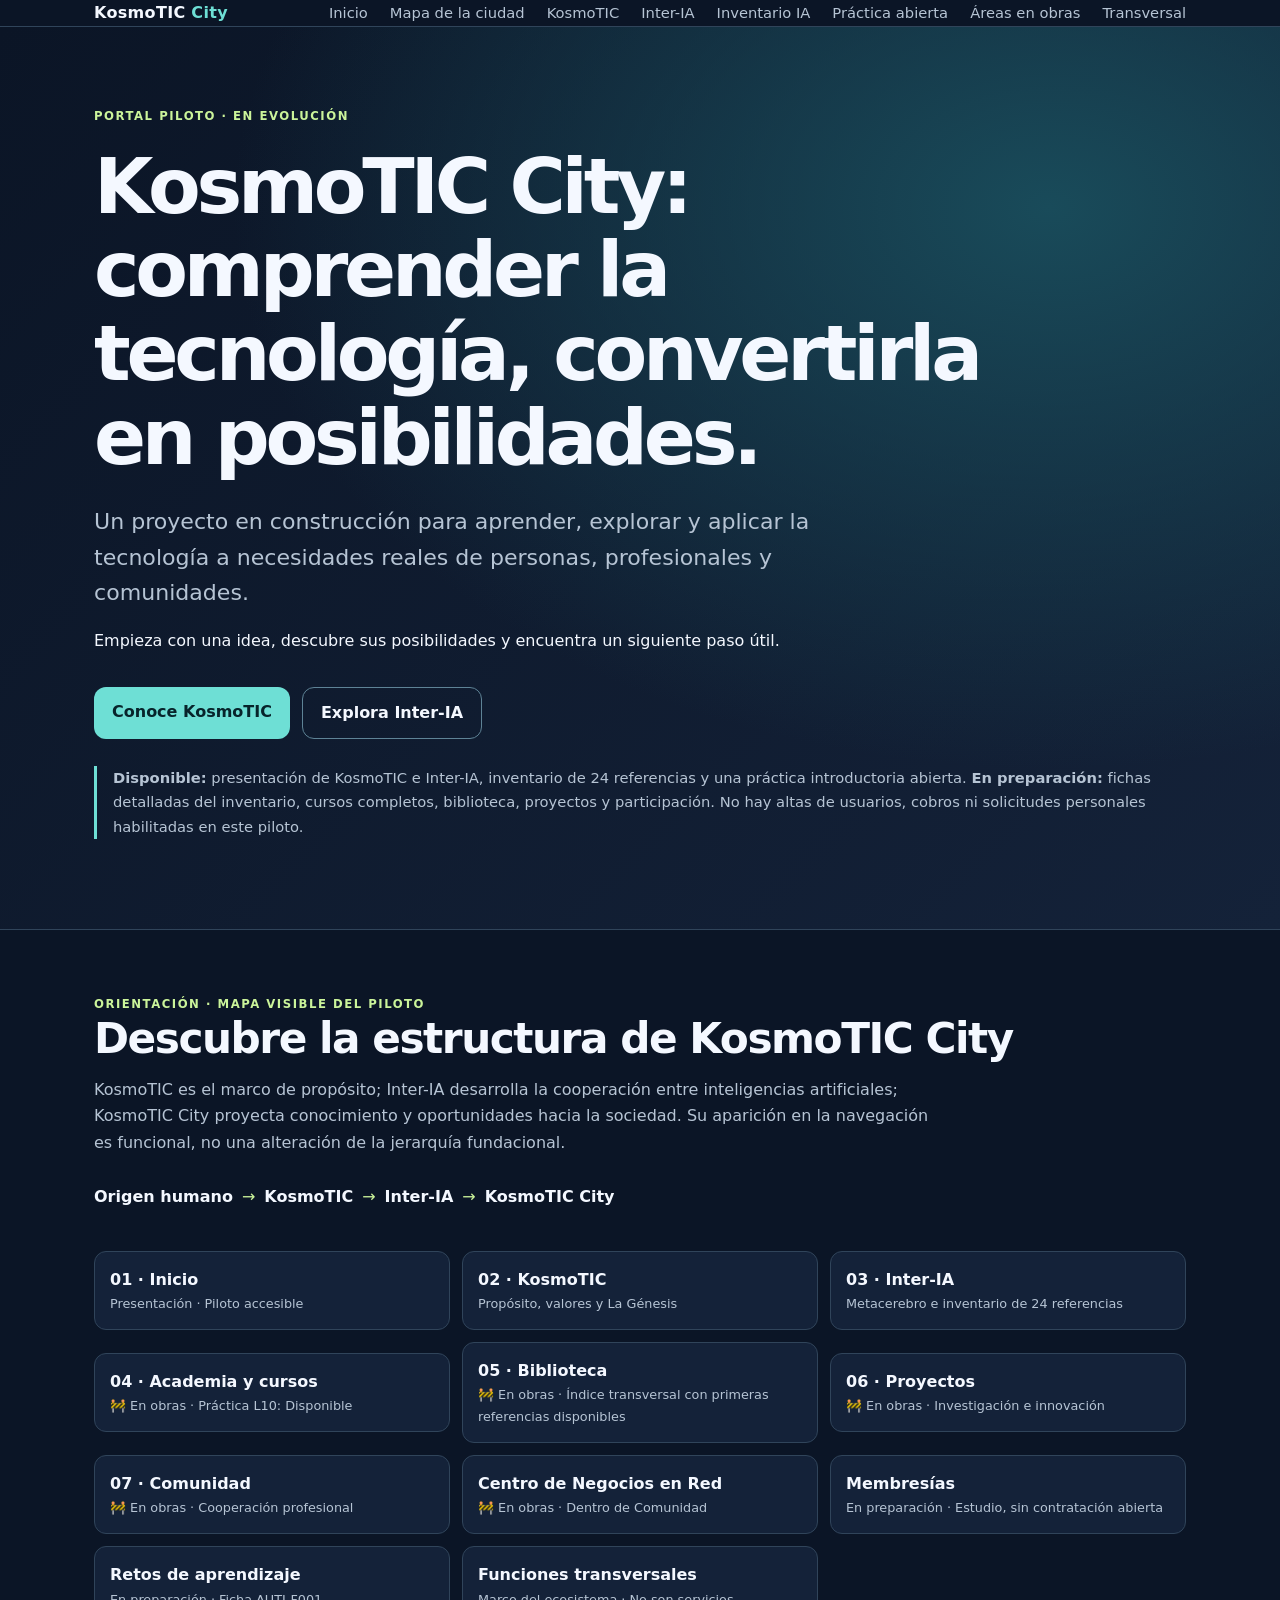
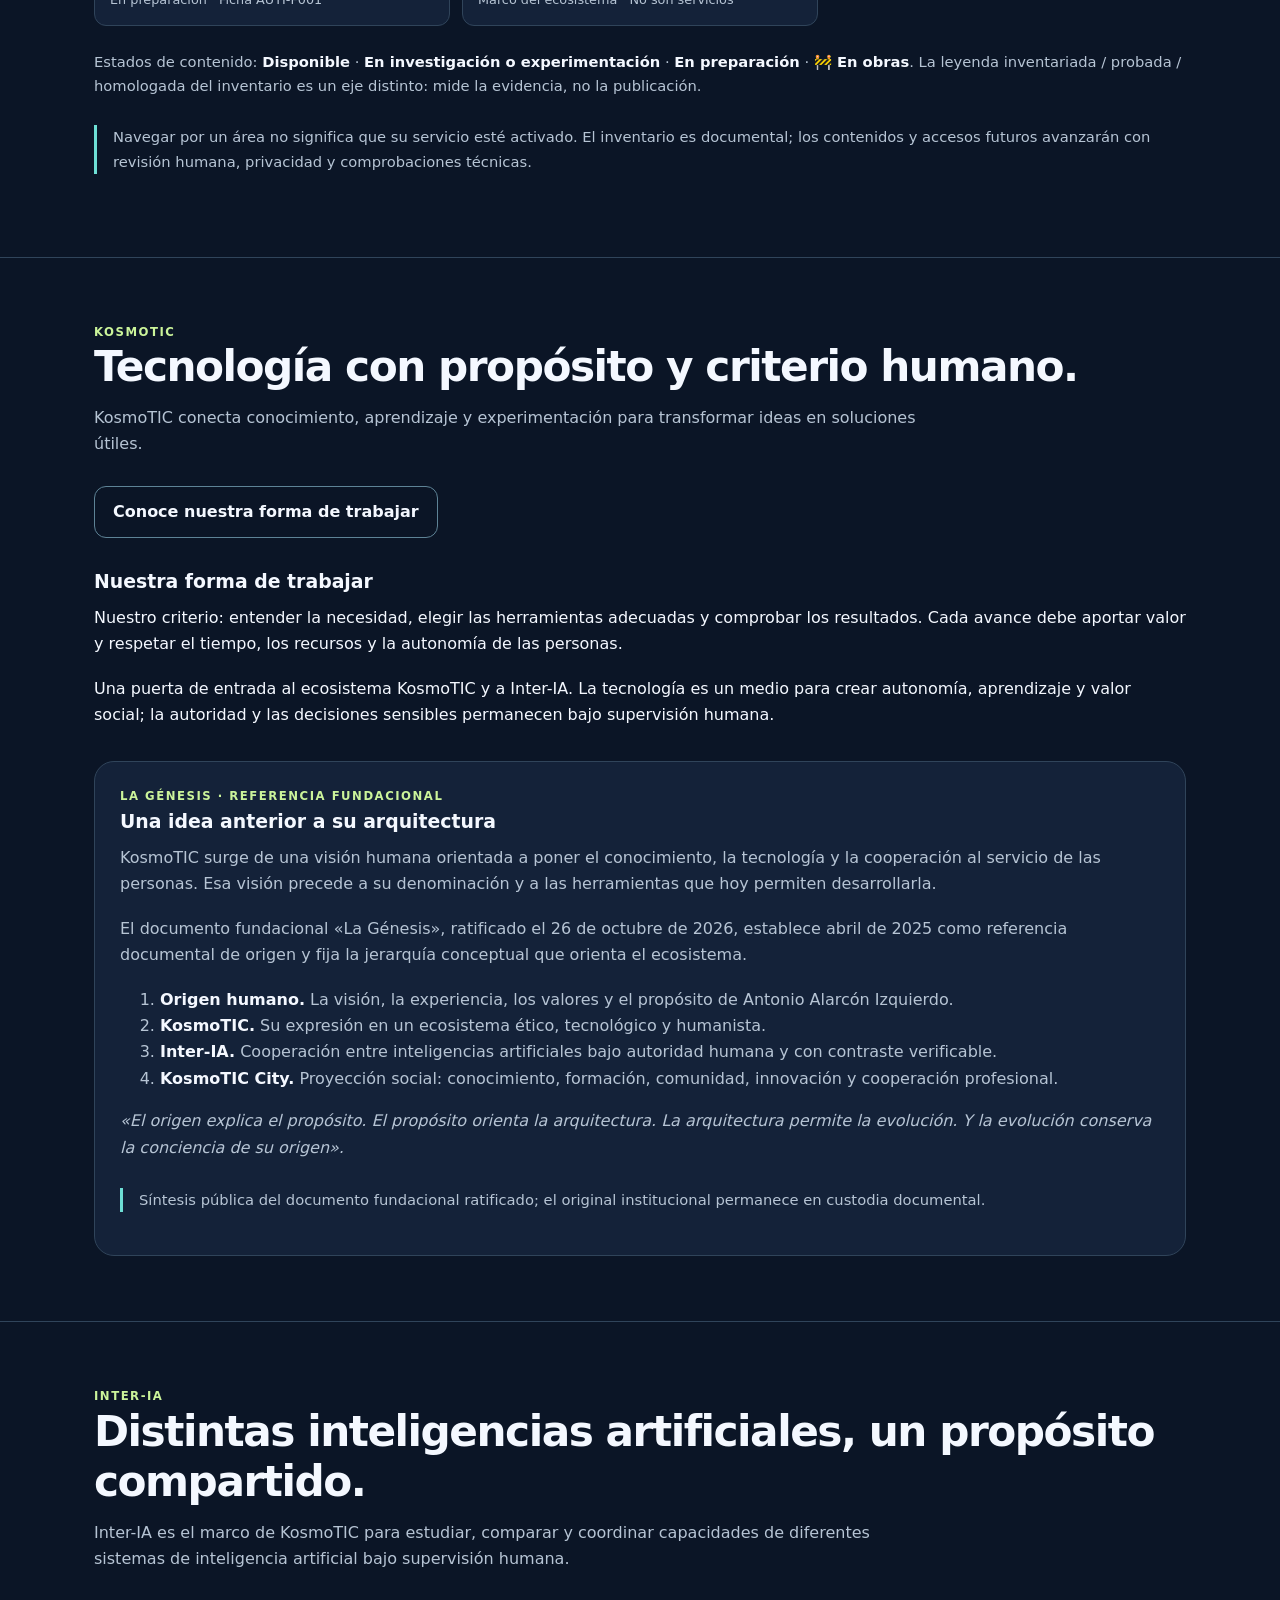
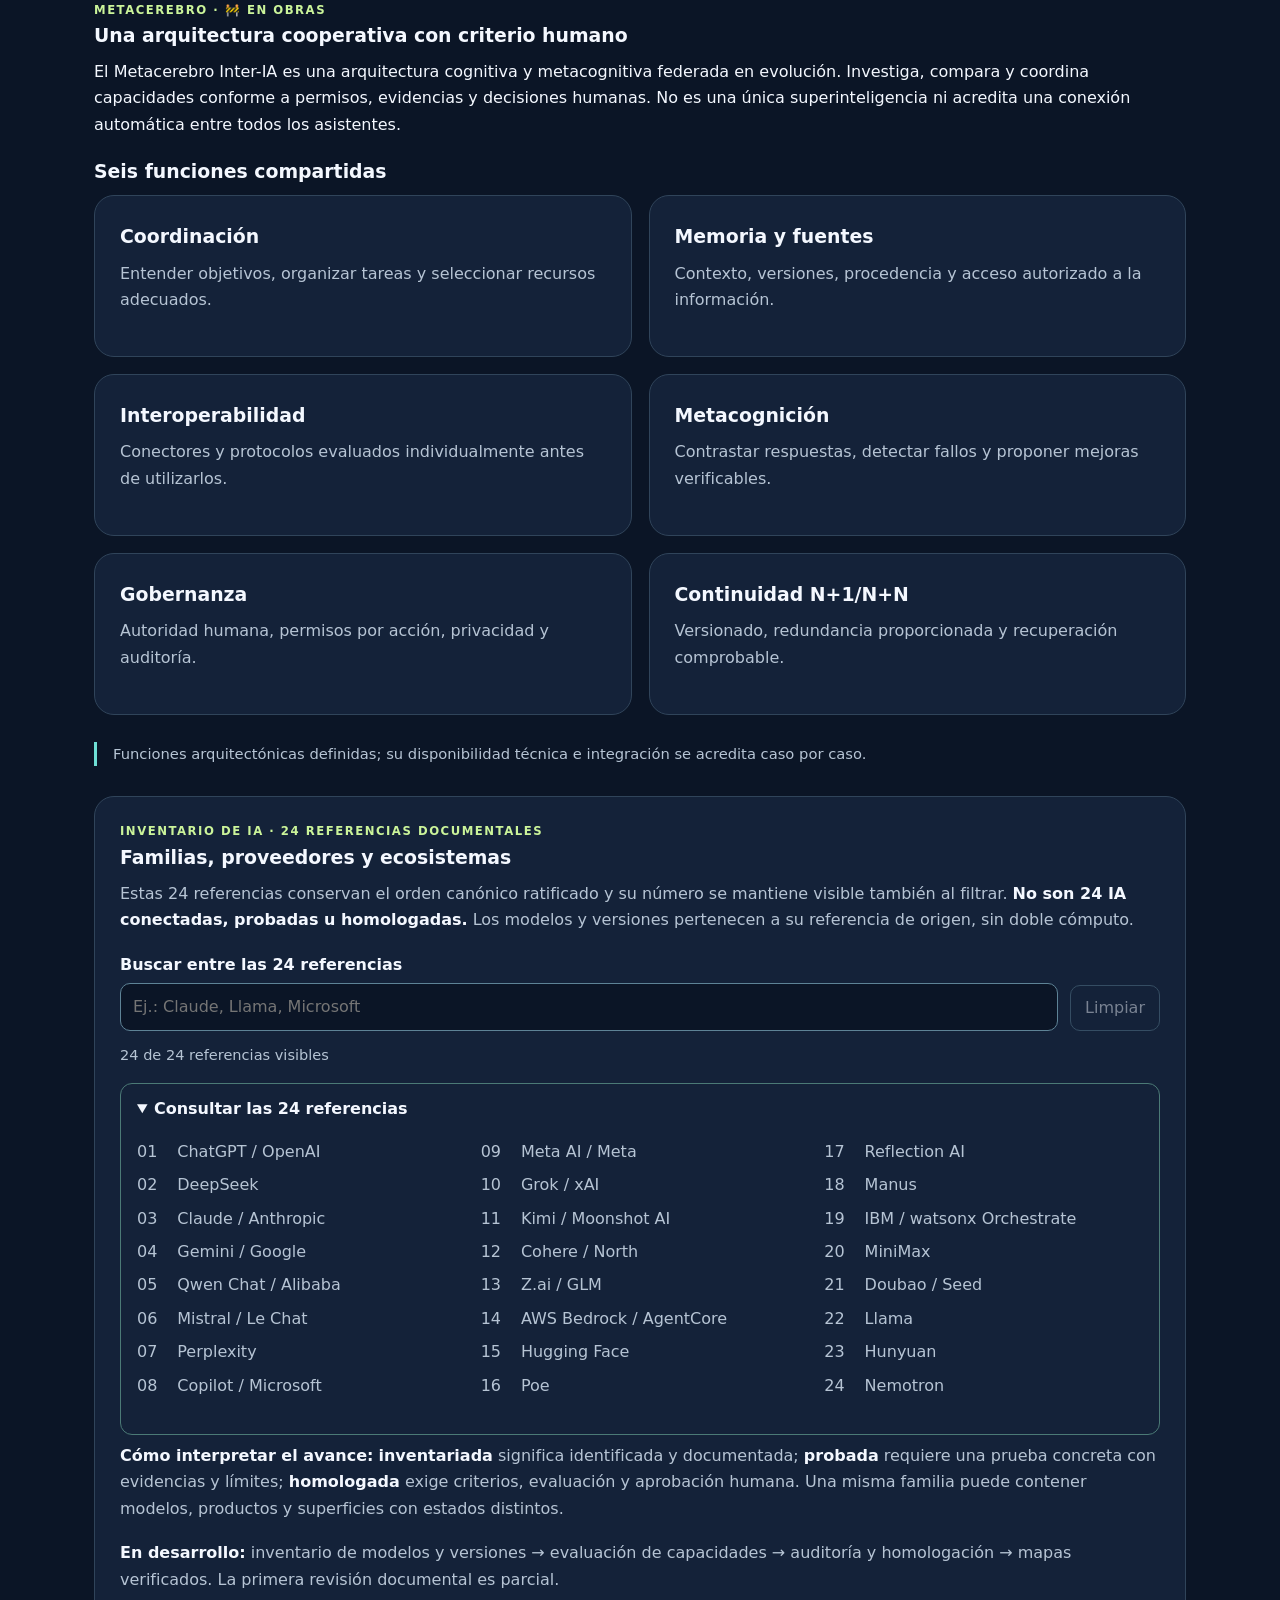
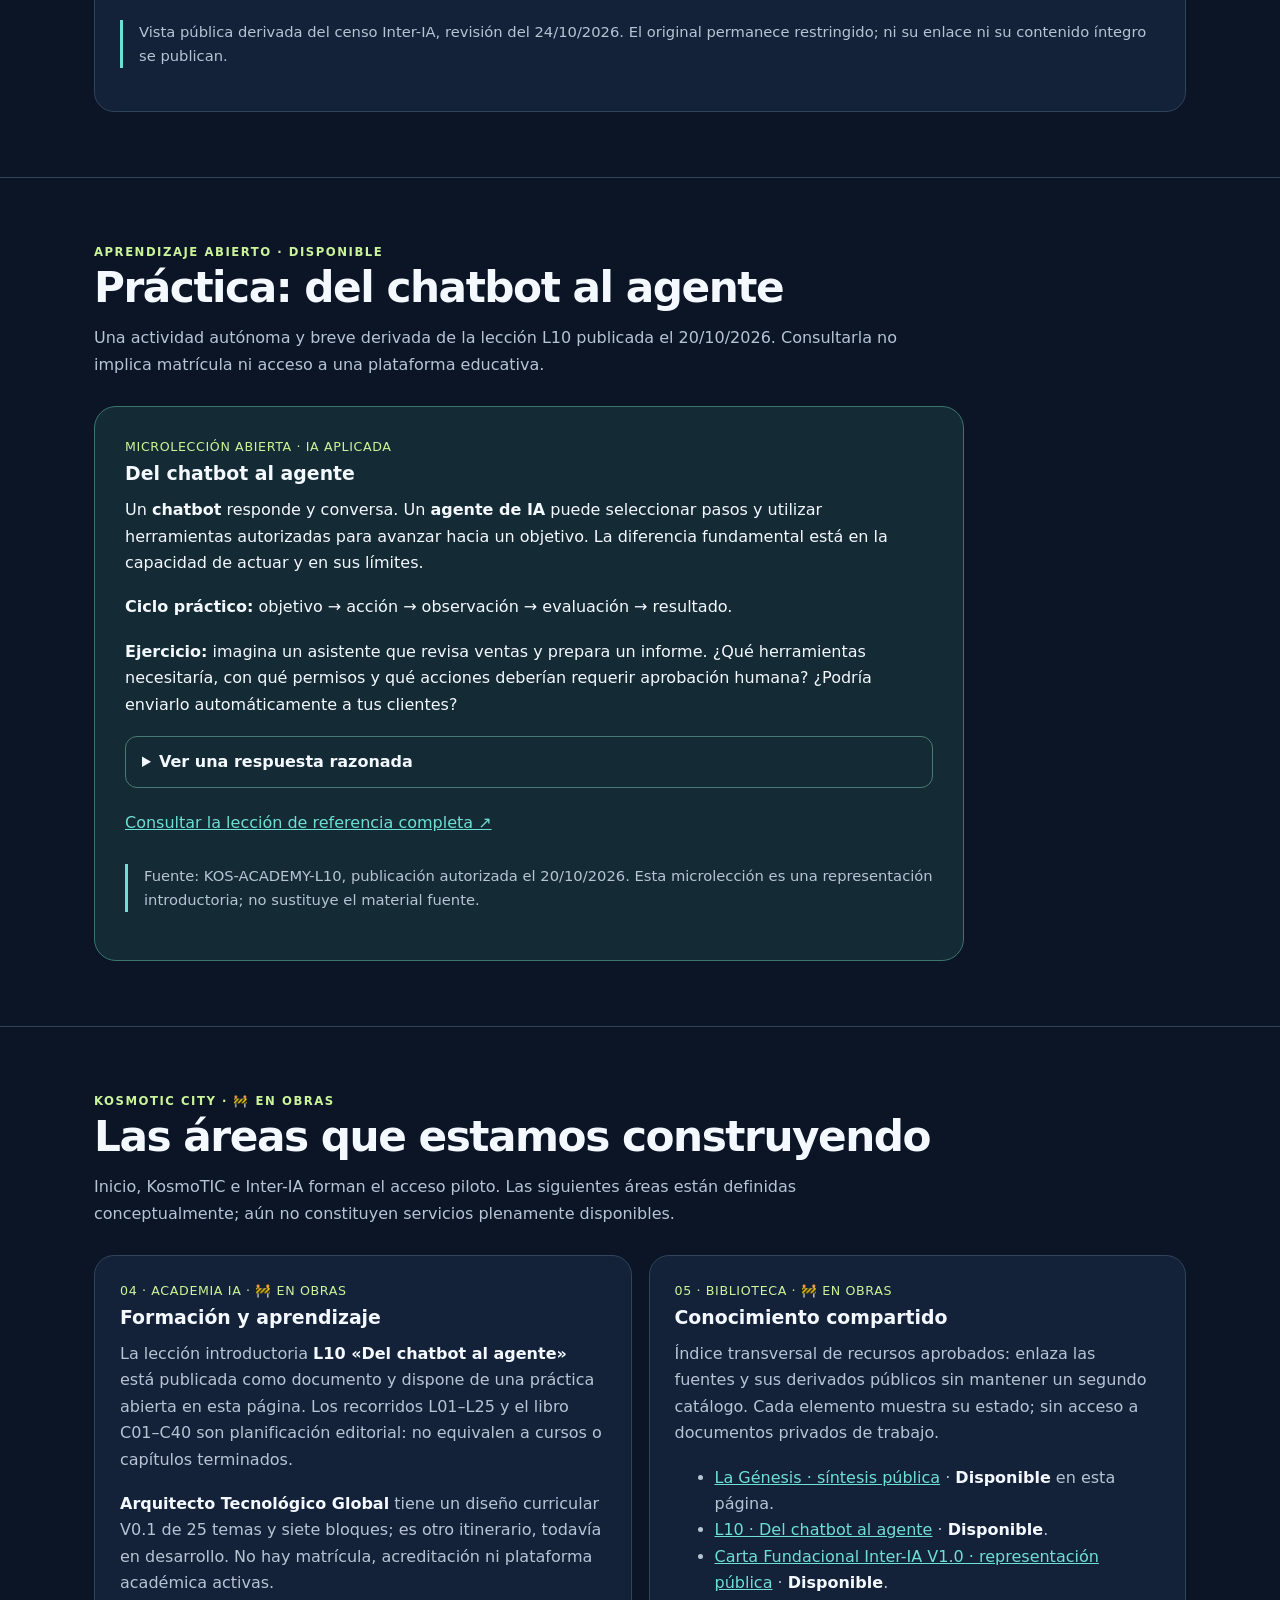
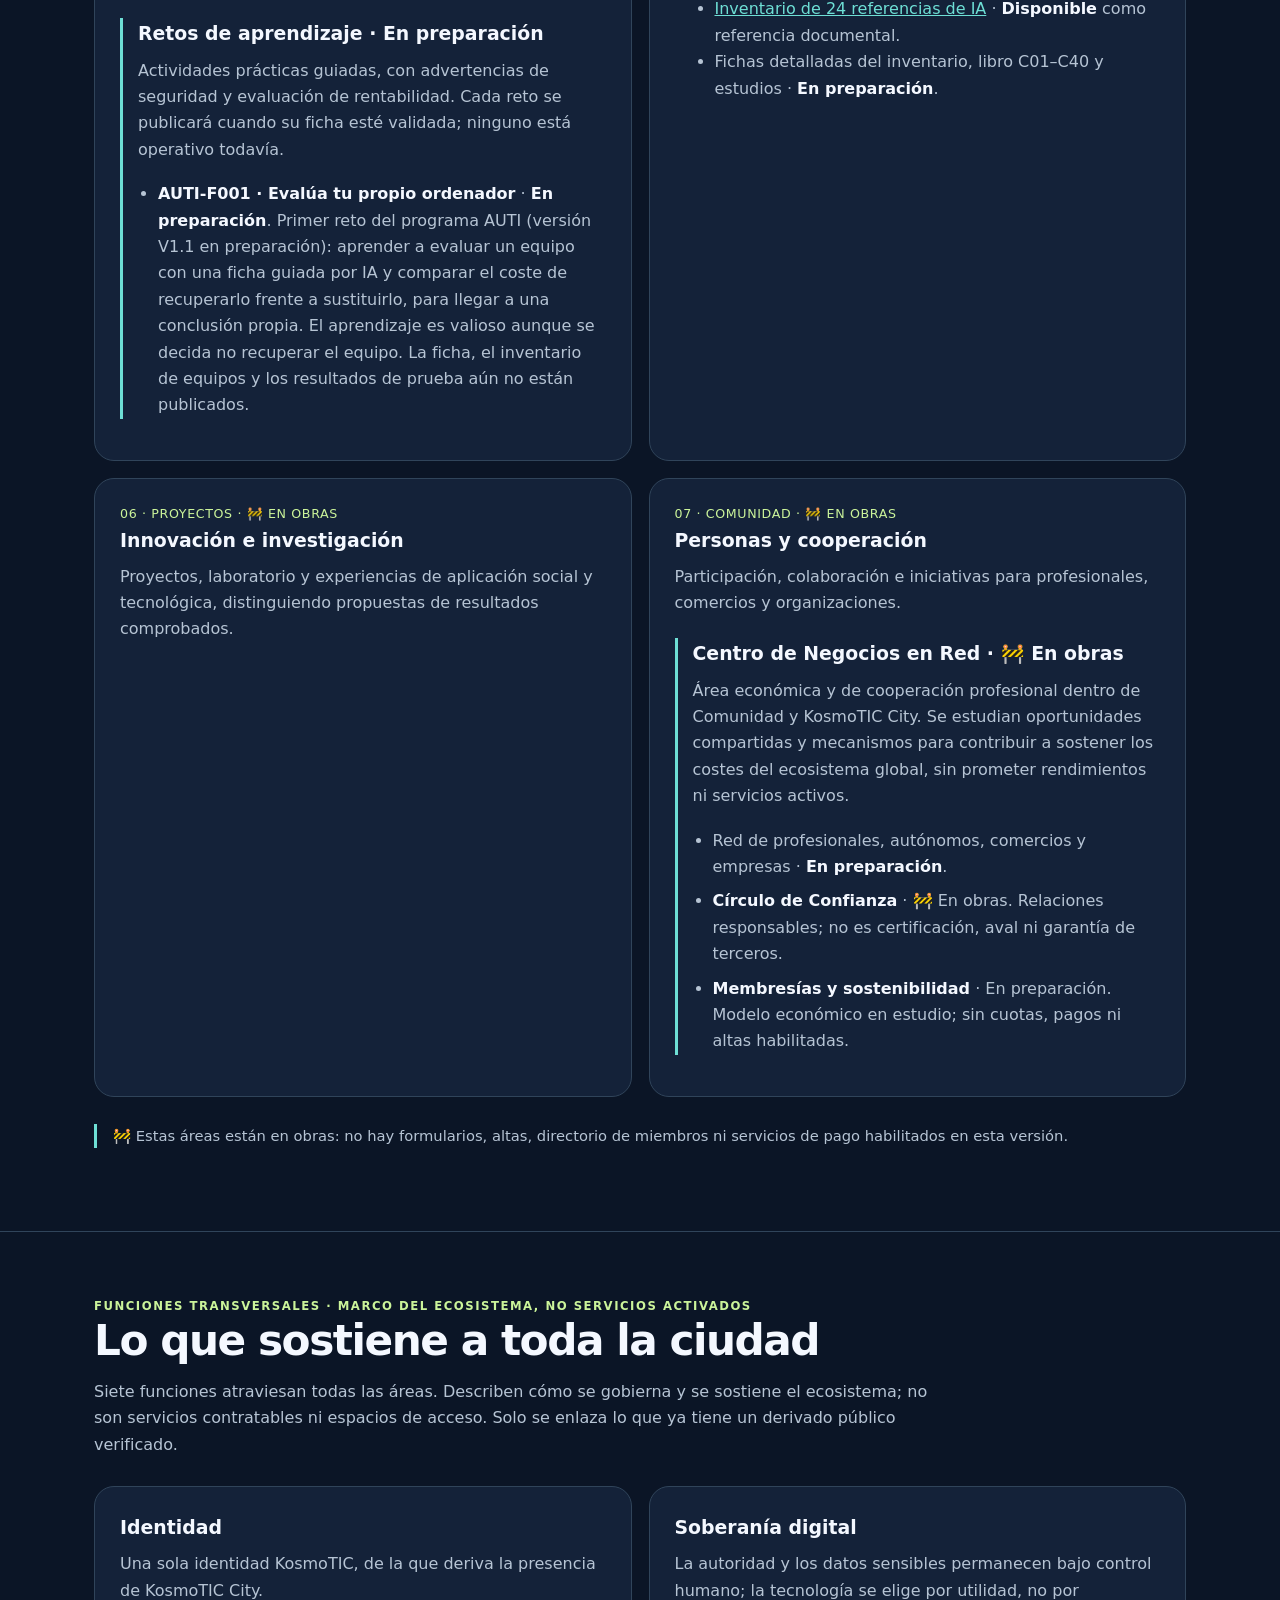
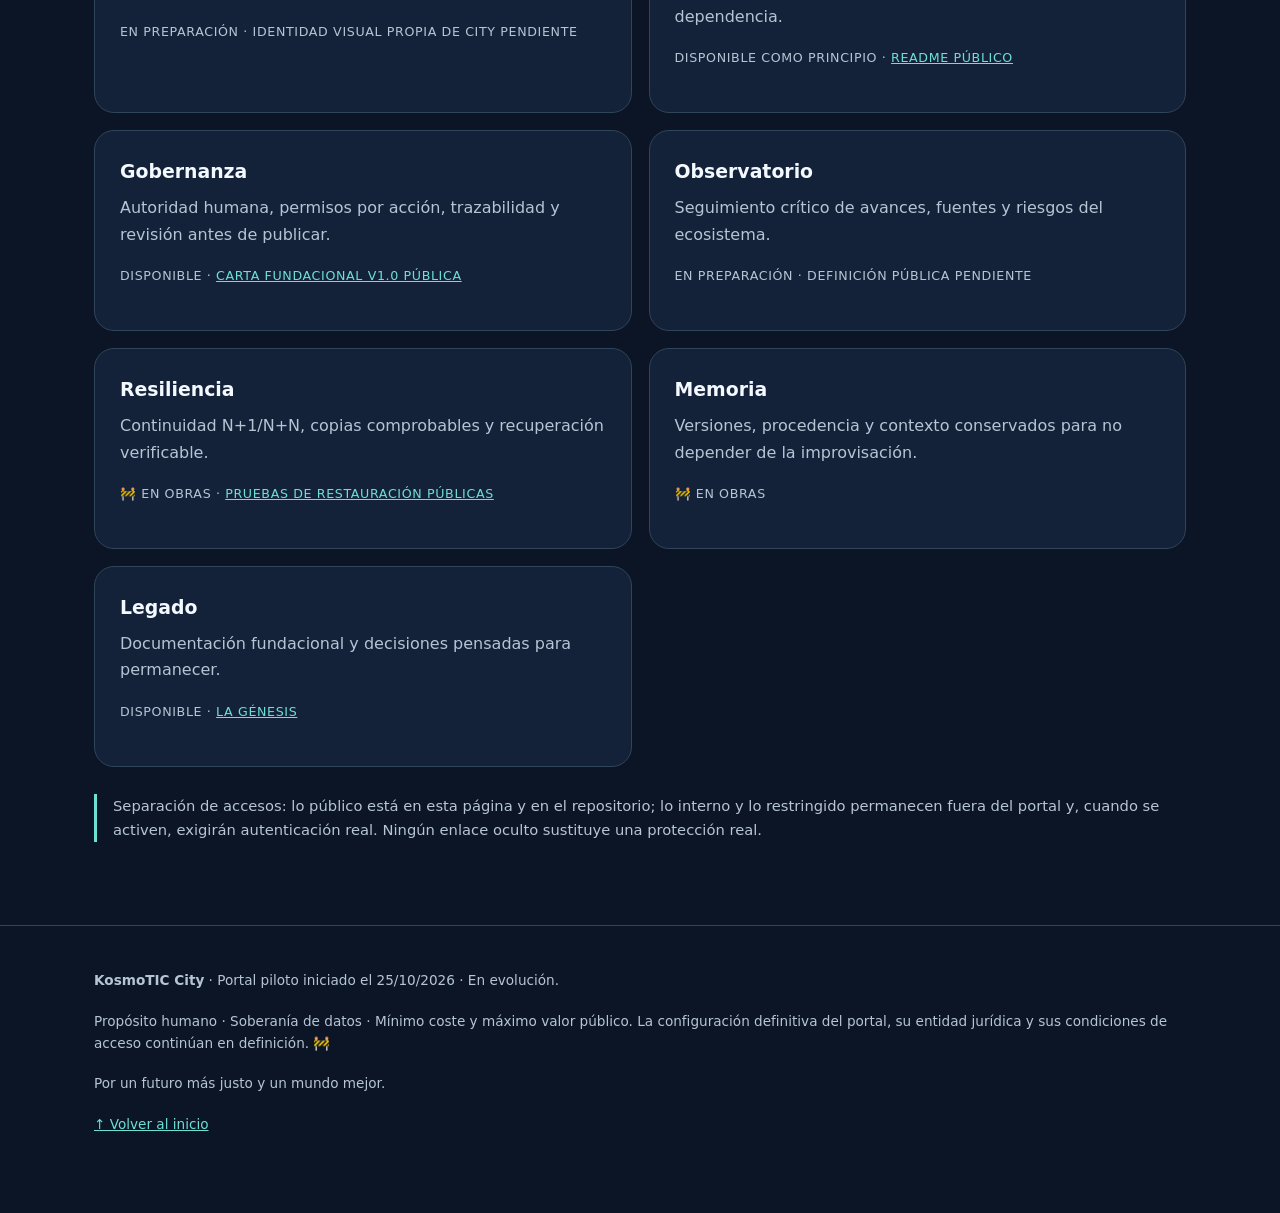
==== web/city/index.html @ 2f459023 "feat(city): unify exact states and add transversal sections Orden operativa 02 (PR #16): four exact " ====
<!doctype html>
<html lang="es">
<head>
  <meta charset="utf-8">
  <meta name="viewport" content="width=device-width,initial-scale=1">
  <meta name="theme-color" content="#0b1526">
  <meta name="description" content="KosmoTIC City: una ciudad digital para aprender, investigar, colaborar y conectar personas y empresas. Portal piloto.">
  <title>KosmoTIC City · Aprender, conectar, transformar</title>
  <style>
    :root{color-scheme:dark;--base:#0b1526;--panel:#142239;--ink:#f4f8ff;--soft:#b6c4d4;--cyan:#6edfd5;--line:#30445a;--lime:#cbf49a}
    *{box-sizing:border-box}html{scroll-behavior:smooth}body{overflow-wrap:anywhere;margin:0;background:var(--base);color:var(--ink);font:16px/1.65 system-ui,-apple-system,Segoe UI,sans-serif}
    a{color:var(--cyan)}a:focus-visible,button:focus-visible,summary:focus-visible{outline:3px solid var(--lime);outline-offset:4px}
    .shell{max-width:1140px;margin:auto;padding:0 24px}.mast{border-bottom:1px solid var(--line);background:#0b1526eb}
    nav{display:flex;align-items:center;justify-content:space-between;gap:20px;flex-wrap:wrap;padding:16px 0}
    .brand{font-weight:800;letter-spacing:.02em;text-decoration:none;color:var(--ink);white-space:normal}.brand span{color:var(--cyan)}
    .navlinks{display:flex;flex-wrap:wrap;gap:10px 22px;font-size:.92rem}.navlinks a{text-decoration:none;color:var(--soft)}.navlinks a:hover{color:var(--ink)}
    .hero{padding:80px 0 72px;background:radial-gradient(ellipse at 82% 20%,#194b5a 0,transparent 55%),linear-gradient(135deg,#0b1526,#142239)}
    .tag{letter-spacing:.13em;text-transform:uppercase;color:var(--lime);font-weight:750;font-size:.73rem}
    h1{font-size:clamp(2.5rem,6vw,5rem);line-height:1.09;letter-spacing:-.055em;margin:18px 0 25px;max-width:950px;overflow-wrap:anywhere}
    .intro{color:var(--soft);font-size:clamp(1.08rem,2.3vw,1.38rem);max-width:820px;line-height:1.6}
    .actions{display:flex;gap:12px;flex-wrap:wrap;margin-top:32px}
    .cta{display:inline-block;background:var(--cyan);color:#07242b;border-radius:12px;padding:12px 18px;text-decoration:none;font-weight:800}
    .cta.secondary{background:transparent;color:var(--ink);border:1px solid #5e8396}
    main section{padding:65px 0;border-top:1px solid var(--line)}h2{font-size:clamp(1.8rem,3.3vw,2.65rem);line-height:1.2;margin:0 0 12px;letter-spacing:-.035em}
    h3{font-size:1.18rem;margin:0 0 8px}p{margin:8px 0 18px}.sub{color:var(--soft);max-width:840px;margin-bottom:28px}
    .grid{display:grid;grid-template-columns:repeat(3,minmax(0,1fr));gap:17px}.grid.two{grid-template-columns:repeat(2,minmax(0,1fr))}
    .card{background:var(--panel);border:1px solid var(--line);border-radius:20px;padding:25px;min-width:0}
    .card p,.card li{color:var(--soft)}.card strong{color:var(--ink)}.micro{font-size:.79rem;color:var(--lime);text-transform:uppercase;letter-spacing:.05em}
    .lesson{background:#142a34;border:1px solid #3b766d;border-radius:22px;padding:30px;max-width:870px}
    .lesson ol{padding-left:22px}.lesson li{margin-bottom:8px}details{border:1px solid #4b7a76;border-radius:12px;padding:12px 16px;margin-top:14px}
    summary{cursor:pointer;font-weight:700}details p{margin-top:15px}
    .note{font-size:.92rem;color:var(--soft);border-left:3px solid var(--cyan);padding-left:16px;margin-top:27px}
    .route{display:flex;flex-wrap:wrap;align-items:center;gap:9px;margin:20px 0 24px;color:var(--soft)}.route strong{color:var(--ink)}.route .arrow{color:var(--lime)}
    .map-links{display:grid;grid-template-columns:repeat(3,minmax(0,1fr));gap:12px}.map-links a{display:block;padding:15px;border-radius:12px;border:1px solid var(--line);background:var(--panel);text-decoration:none;color:var(--ink);font-weight:650}
    .map-links a:hover{border-color:var(--cyan)}.map-links small{display:block;color:var(--soft);font-size:.8rem;font-weight:400}
    .subarea{border-left:3px solid var(--cyan);padding-left:15px;margin-top:22px}.estados{font-size:.92rem;color:var(--soft)}.estados strong{color:var(--ink)}.subarea ul{padding-left:20px}.subarea li{margin:8px 0}
    @media(max-width:800px){.map-links{grid-template-columns:repeat(2,minmax(0,1fr))}}@media(max-width:520px){.map-links{grid-template-columns:1fr}}
    .inventory-list{columns:3;column-gap:25px;padding-left:0;list-style:none}.ref-num{display:inline-block;min-width:2.2em;color:var(--soft);font-variant-numeric:tabular-nums}.inventory-list li{break-inside:avoid;margin-bottom:7px}
    @media(max-width:800px){.inventory-list{columns:2}}@media(max-width:520px){.inventory-list{columns:1}}
    footer{border-top:1px solid var(--line);padding:35px 0 60px;color:var(--soft);font-size:.85rem}
    @media(max-width:800px){.grid,.grid.two{grid-template-columns:1fr}.hero{padding:56px 0}.shell{padding:0 18px}main section{padding:45px 0}.navlinks{gap:9px 16px}}
    @media(prefers-reduced-motion:reduce){html{scroll-behavior:auto}}
  
    /* META-INV-01: mejora progresiva de búsqueda, sin fuente paralela */
    .inventory-controls{display:flex;align-items:end;flex-wrap:wrap;gap:12px;margin:16px 0}
    .inventory-search-group{flex:1 1 240px}
    .inventory-search-group label{display:block;font-weight:700;margin-bottom:5px}
    .inventory-controls input{width:100%;min-height:44px;padding:10px 12px;border:1px solid #5e8396;border-radius:10px;background:var(--base);color:var(--ink);font:inherit}
    .inventory-controls input:focus-visible,.inventory-controls button:focus-visible{outline:3px solid var(--lime);outline-offset:3px}
    .inventory-controls button{min-height:44px;padding:9px 14px;border:1px solid #5e8396;border-radius:10px;background:transparent;color:var(--ink);font:inherit;cursor:pointer}
    .inventory-controls button:disabled{opacity:.45;cursor:default}
    .inventory-count{flex-basis:100%;margin:0;font-size:.91rem;color:var(--soft)}
    .inventory-list li[hidden]{display:none}
  </style>
</head>
<body>
<header class="mast">
  <nav class="shell" aria-label="Navegación principal">
    <a class="brand" href="#inicio">KosmoTIC<span> City</span></a>
    <div class="navlinks">
      <a href="#inicio">Inicio</a><a href="#mapa">Mapa de la ciudad</a><a href="#kosmotic">KosmoTIC</a><a href="#inter-ia">Inter-IA</a><a href="#inventario">Inventario IA</a><a href="#practica">Práctica abierta</a><a href="#areas">Áreas en obras</a><a href="#principios">Transversal</a>
    </div>
  </nav>
</header>
<div class="hero" id="inicio">
  <div class="shell">
    <div class="tag">Portal piloto · En evolución</div>
    <h1>KosmoTIC City: comprender la tecnología, convertirla en posibilidades.</h1>
    <p class="intro">Un proyecto en construcción para aprender, explorar y aplicar la tecnología a necesidades reales de personas, profesionales y comunidades.</p>
    <p>Empieza con una idea, descubre sus posibilidades y encuentra un siguiente paso útil.</p>
    <div class="actions">
      <a class="cta" href="#kosmotic">Conoce KosmoTIC</a>
      <a class="cta secondary" href="#inter-ia">Explora Inter-IA</a>
    </div>
    <p class="note"><strong>Disponible:</strong> presentación de KosmoTIC e Inter-IA, inventario de 24 referencias y una práctica introductoria abierta. <strong>En preparación:</strong> fichas detalladas del inventario, cursos completos, biblioteca, proyectos y participación. No hay altas de usuarios, cobros ni solicitudes personales habilitadas en este piloto.</p>
  </div>
</div>
<main>
  <section id="mapa" aria-labelledby="mapa-titulo"><div class="shell">
    <div class="tag">Orientación · Mapa visible del piloto</div>
    <h2 id="mapa-titulo">Descubre la estructura de KosmoTIC City</h2>
    <p class="sub">KosmoTIC es el marco de propósito; Inter-IA desarrolla la cooperación entre inteligencias artificiales; KosmoTIC City proyecta conocimiento y oportunidades hacia la sociedad. Su aparición en la navegación es funcional, no una alteración de la jerarquía fundacional.</p>
    <div class="route" aria-label="Jerarquía conceptual"><strong>Origen humano</strong><span class="arrow" aria-hidden="true">→</span><strong>KosmoTIC</strong><span class="arrow" aria-hidden="true">→</span><strong>Inter-IA</strong><span class="arrow" aria-hidden="true">→</span><strong>KosmoTIC City</strong></div>
    <nav class="map-links" aria-label="Mapa de contenidos de KosmoTIC City">
      <a href="#inicio">01 · Inicio<small>Presentación · Piloto accesible</small></a>
      <a href="#kosmotic">02 · KosmoTIC<small>Propósito, valores y La Génesis</small></a>
      <a href="#inter-ia">03 · Inter-IA<small>Metacerebro e inventario de 24 referencias</small></a>
      <a href="#academia-city">04 · Academia y cursos<small>🚧 En obras · Práctica L10: Disponible</small></a>
      <a href="#biblioteca-city">05 · Biblioteca<small>🚧 En obras · Índice transversal con primeras referencias disponibles</small></a>
      <a href="#proyectos-city">06 · Proyectos<small>🚧 En obras · Investigación e innovación</small></a>
      <a href="#comunidad-city">07 · Comunidad<small>🚧 En obras · Cooperación profesional</small></a>
      <a href="#negocios-city">Centro de Negocios en Red<small>🚧 En obras · Dentro de Comunidad</small></a>
      <a href="#membresias-city">Membresías<small>En preparación · Estudio, sin contratación abierta</small></a>
      <a href="#retos">Retos de aprendizaje<small>En preparación · Ficha AUTI-F001</small></a>
      <a href="#principios">Funciones transversales<small>Marco del ecosistema · No son servicios</small></a>
    </nav>
    <p class="estados">Estados de contenido: <strong>Disponible</strong> · <strong>En investigación o experimentación</strong> · <strong>En preparación</strong> · <strong>🚧 En obras</strong>. La leyenda inventariada / probada / homologada del inventario es un eje distinto: mide la evidencia, no la publicación.</p>
    <p class="note">Navegar por un área no significa que su servicio esté activado. El inventario es documental; los contenidos y accesos futuros avanzarán con revisión humana, privacidad y comprobaciones técnicas.</p>
  </div></section>
  <section id="kosmotic"><div class="shell">
    <div class="tag">KosmoTIC</div>
    <h2>Tecnología con propósito y criterio humano.</h2>
    <p class="sub">KosmoTIC conecta conocimiento, aprendizaje y experimentación para transformar ideas en soluciones útiles.</p>
    <a class="cta secondary" href="#proposito">Conoce nuestra forma de trabajar</a>
    <div id="proposito" style="margin-top:28px">
      <h3>Nuestra forma de trabajar</h3>
      <p>Nuestro criterio: entender la necesidad, elegir las herramientas adecuadas y comprobar los resultados. Cada avance debe aportar valor y respetar el tiempo, los recursos y la autonomía de las personas.</p>
      <p>Una puerta de entrada al ecosistema KosmoTIC y a Inter-IA. La tecnología es un medio para crear autonomía, aprendizaje y valor social; la autoridad y las decisiones sensibles permanecen bajo supervisión humana.</p>
    </div>
    <!-- Contenido público derivado: KOS-GEN-20261026-V1.0 · 26/10/2026.
         Fuente institucional en Drive, sin enlace público ni sincronización automática. -->
    <div id="genesis" class="card" style="margin-top:32px" aria-labelledby="genesis-titulo">
      <div class="tag">La Génesis · Referencia fundacional</div>
      <h3 id="genesis-titulo">Una idea anterior a su arquitectura</h3>
      <p>KosmoTIC surge de una visión humana orientada a poner el conocimiento, la tecnología y la cooperación al servicio de las personas. Esa visión precede a su denominación y a las herramientas que hoy permiten desarrollarla.</p>
      <p>El documento fundacional «La Génesis», ratificado el 26 de octubre de 2026, establece abril de 2025 como referencia documental de origen y fija la jerarquía conceptual que orienta el ecosistema.</p>
      <ol aria-label="Jerarquía fundacional">
        <li><strong>Origen humano.</strong> La visión, la experiencia, los valores y el propósito de Antonio Alarcón Izquierdo.</li>
        <li><strong>KosmoTIC.</strong> Su expresión en un ecosistema ético, tecnológico y humanista.</li>
        <li><strong>Inter-IA.</strong> Cooperación entre inteligencias artificiales bajo autoridad humana y con contraste verificable.</li>
        <li><strong>KosmoTIC City.</strong> Proyección social: conocimiento, formación, comunidad, innovación y cooperación profesional.</li>
      </ol>
      <p><em>«El origen explica el propósito. El propósito orienta la arquitectura. La arquitectura permite la evolución. Y la evolución conserva la conciencia de su origen».</em></p>
      <p class="note">Síntesis pública del documento fundacional ratificado; el original institucional permanece en custodia documental.</p>
    </div>
  </div></section>
  <section id="inter-ia"><div class="shell">
    <div class="tag">Inter-IA</div>
    <h2>Distintas inteligencias artificiales, un propósito compartido.</h2>
    <p class="sub">Inter-IA es el marco de KosmoTIC para estudiar, comparar y coordinar capacidades de diferentes sistemas de inteligencia artificial bajo supervisión humana.</p>
    <div id="metacerebro">
      <div class="tag">Metacerebro · 🚧 En obras</div>
      <h3>Una arquitectura cooperativa con criterio humano</h3>
      <p>El Metacerebro Inter-IA es una arquitectura cognitiva y metacognitiva federada en evolución. Investiga, compara y coordina capacidades conforme a permisos, evidencias y decisiones humanas. No es una única superinteligencia ni acredita una conexión automática entre todos los asistentes.</p>
      <h3>Seis funciones compartidas</h3>
      <div class="grid two">
        <article class="card"><h3>Coordinación</h3><p>Entender objetivos, organizar tareas y seleccionar recursos adecuados.</p></article>
        <article class="card"><h3>Memoria y fuentes</h3><p>Contexto, versiones, procedencia y acceso autorizado a la información.</p></article>
        <article class="card"><h3>Interoperabilidad</h3><p>Conectores y protocolos evaluados individualmente antes de utilizarlos.</p></article>
        <article class="card"><h3>Metacognición</h3><p>Contrastar respuestas, detectar fallos y proponer mejoras verificables.</p></article>
        <article class="card"><h3>Gobernanza</h3><p>Autoridad humana, permisos por acción, privacidad y auditoría.</p></article>
        <article class="card"><h3>Continuidad N+1/N+N</h3><p>Versionado, redundancia proporcionada y recuperación comprobable.</p></article>
      </div>
      <p class="note">Funciones arquitectónicas definidas; su disponibilidad técnica e integración se acredita caso por caso.</p>
    </div>
    <div id="inventario" class="card" style="margin-top:30px">
      <div class="tag">Inventario de IA · 24 referencias documentales</div>
      <h3>Familias, proveedores y ecosistemas</h3>
      <p>Estas 24 referencias conservan el orden canónico ratificado y su número se mantiene visible también al filtrar. <strong>No son 24 IA conectadas, probadas u homologadas.</strong> Los modelos y versiones pertenecen a su referencia de origen, sin doble cómputo.</p>
      <details open><summary>Consultar las 24 referencias</summary>
      <ol class="inventory-list"><li><span class="ref-num">01</span> ChatGPT / OpenAI</li><li><span class="ref-num">02</span> DeepSeek</li><li><span class="ref-num">03</span> Claude / Anthropic</li><li><span class="ref-num">04</span> Gemini / Google</li><li><span class="ref-num">05</span> Qwen Chat / Alibaba</li><li><span class="ref-num">06</span> Mistral / Le Chat</li><li><span class="ref-num">07</span> Perplexity</li><li><span class="ref-num">08</span> Copilot / Microsoft</li><li><span class="ref-num">09</span> Meta AI / Meta</li><li><span class="ref-num">10</span> Grok / xAI</li><li><span class="ref-num">11</span> Kimi / Moonshot AI</li><li><span class="ref-num">12</span> Cohere / North</li><li><span class="ref-num">13</span> Z.ai / GLM</li><li><span class="ref-num">14</span> AWS Bedrock / AgentCore</li><li><span class="ref-num">15</span> Hugging Face</li><li><span class="ref-num">16</span> Poe</li><li><span class="ref-num">17</span> Reflection AI</li><li><span class="ref-num">18</span> Manus</li><li><span class="ref-num">19</span> IBM / watsonx Orchestrate</li><li><span class="ref-num">20</span> MiniMax</li><li><span class="ref-num">21</span> Doubao / Seed</li><li><span class="ref-num">22</span> Llama</li><li><span class="ref-num">23</span> Hunyuan</li><li><span class="ref-num">24</span> Nemotron</li></ol></details>
      <p><strong>Cómo interpretar el avance:</strong> <strong>inventariada</strong> significa identificada y documentada; <strong>probada</strong> requiere una prueba concreta con evidencias y límites; <strong>homologada</strong> exige criterios, evaluación y aprobación humana. Una misma familia puede contener modelos, productos y superficies con estados distintos.</p>
      <p><strong>En desarrollo:</strong> inventario de modelos y versiones → evaluación de capacidades → auditoría y homologación → mapas verificados. La primera revisión documental es parcial.</p>
      <p class="note">Vista pública derivada del censo Inter-IA, revisión del 24/10/2026. El original permanece restringido; ni su enlace ni su contenido íntegro se publican.</p>
    </div>
  </div></section>
  <section id="practica"><div class="shell">
    <div class="tag">Aprendizaje abierto · Disponible</div>
    <h2>Práctica: del chatbot al agente</h2>
    <p class="sub">Una actividad autónoma y breve derivada de la lección L10 publicada el 20/10/2026. Consultarla no implica matrícula ni acceso a una plataforma educativa.</p>
    <article class="lesson">
      <div class="micro">Microlección abierta · IA aplicada</div>
      <h3>Del chatbot al agente</h3>
      <p>Un <strong>chatbot</strong> responde y conversa. Un <strong>agente de IA</strong> puede seleccionar pasos y utilizar herramientas autorizadas para avanzar hacia un objetivo. La diferencia fundamental está en la capacidad de actuar y en sus límites.</p>
      <p><strong>Ciclo práctico:</strong> objetivo → acción → observación → evaluación → resultado.</p>
      <p><strong>Ejercicio:</strong> imagina un asistente que revisa ventas y prepara un informe. ¿Qué herramientas necesitaría, con qué permisos y qué acciones deberían requerir aprobación humana? ¿Podría enviarlo automáticamente a tus clientes?</p>
      <details><summary>Ver una respuesta razonada</summary><p>Podría necesitar acceso de solo lectura a ventas y una herramienta de elaboración de informes. Consultar datos, redactar el borrador y enviarlo son acciones distintas. El envío no se autoriza por defecto: requiere permiso específico y supervisión adecuada al riesgo.</p></details>
      <p style="margin-top:22px"><a href="https://github.com/antonioalarcon/kosmotic-inter-ia-capacidades/blob/main/docs/academia/L10-agentes-ia.md" target="_blank" rel="noopener noreferrer">Consultar la lección de referencia completa ↗</a></p>
      <p class="note">Fuente: KOS-ACADEMY-L10, publicación autorizada el 20/10/2026. Esta microlección es una representación introductoria; no sustituye el material fuente.</p>
    </article>
  </div></section>
  <section id="areas"><div class="shell">
    <div class="tag">KosmoTIC City · 🚧 En obras</div>
    <h2>Las áreas que estamos construyendo</h2>
    <p class="sub">Inicio, KosmoTIC e Inter-IA forman el acceso piloto. Las siguientes áreas están definidas conceptualmente; aún no constituyen servicios plenamente disponibles.</p>
    <div class="grid two">
      <article class="card" id="academia-city">
        <div class="micro">04 · Academia IA · 🚧 En obras</div>
        <h3>Formación y aprendizaje</h3>
        <p>La lección introductoria <strong>L10 «Del chatbot al agente»</strong> está publicada como documento y dispone de una práctica abierta en esta página. Los recorridos L01–L25 y el libro C01–C40 son planificación editorial: no equivalen a cursos o capítulos terminados.</p>
        <p><strong>Arquitecto Tecnológico Global</strong> tiene un diseño curricular V0.1 de 25 temas y siete bloques; es otro itinerario, todavía en desarrollo. No hay matrícula, acreditación ni plataforma académica activas.</p>
        <div class="subarea" id="retos">
          <h3>Retos de aprendizaje · En preparación</h3>
          <p>Actividades prácticas guiadas, con advertencias de seguridad y evaluación de rentabilidad. Cada reto se publicará cuando su ficha esté validada; ninguno está operativo todavía.</p>
          <ul>
            <li id="auti-f001"><strong>AUTI-F001 · Evalúa tu propio ordenador</strong> · <strong>En preparación</strong>. Primer reto del programa AUTI (versión V1.1 en preparación): aprender a evaluar un equipo con una ficha guiada por IA y comparar el coste de recuperarlo frente a sustituirlo, para llegar a una conclusión propia. El aprendizaje es valioso aunque se decida no recuperar el equipo. La ficha, el inventario de equipos y los resultados de prueba aún no están publicados.</li>
          </ul>
        </div>
      </article>
      <article class="card" id="biblioteca-city">
        <div class="micro">05 · Biblioteca · 🚧 En obras</div>
        <h3>Conocimiento compartido</h3>
        <p>Índice transversal de recursos aprobados: enlaza las fuentes y sus derivados públicos sin mantener un segundo catálogo. Cada elemento muestra su estado; sin acceso a documentos privados de trabajo.</p>
        <ul>
          <li><a href="#genesis">La Génesis · síntesis pública</a> · <strong>Disponible</strong> en esta página.</li>
          <li><a href="https://github.com/antonioalarcon/kosmotic-inter-ia-capacidades/blob/main/docs/academia/L10-agentes-ia.md" target="_blank" rel="noopener noreferrer">L10 · Del chatbot al agente</a> · <strong>Disponible</strong>.</li>
          <li><a href="https://github.com/antonioalarcon/kosmotic-inter-ia-capacidades/blob/main/docs/inter-ia/carta-fundacional-v1.0.md" target="_blank" rel="noopener noreferrer">Carta Fundacional Inter-IA V1.0 · representación pública</a> · <strong>Disponible</strong>.</li>
          <li><a href="#inventario">Inventario de 24 referencias de IA</a> · <strong>Disponible</strong> como referencia documental.</li>
          <li>Fichas detalladas del inventario, libro C01–C40 y estudios · <strong>En preparación</strong>.</li>
        </ul>
      </article>
      <article class="card" id="proyectos-city">
        <div class="micro">06 · Proyectos · 🚧 En obras</div>
        <h3>Innovación e investigación</h3>
        <p>Proyectos, laboratorio y experiencias de aplicación social y tecnológica, distinguiendo propuestas de resultados comprobados.</p>
      </article>
      <article class="card" id="comunidad-city">
        <div class="micro">07 · Comunidad · 🚧 En obras</div>
        <h3>Personas y cooperación</h3>
        <p>Participación, colaboración e iniciativas para profesionales, comercios y organizaciones.</p>
        <div class="subarea" id="negocios-city">
          <h3>Centro de Negocios en Red · 🚧 En obras</h3>
          <p>Área económica y de cooperación profesional dentro de Comunidad y KosmoTIC City. Se estudian oportunidades compartidas y mecanismos para contribuir a sostener los costes del ecosistema global, sin prometer rendimientos ni servicios activos.</p>
          <ul>
            <li>Red de profesionales, autónomos, comercios y empresas · <strong>En preparación</strong>.</li>
            <li id="confianza-city"><strong>Círculo de Confianza</strong> · 🚧 En obras. Relaciones responsables; no es certificación, aval ni garantía de terceros.</li>
            <li id="membresias-city"><strong>Membresías y sostenibilidad</strong> · En preparación. Modelo económico en estudio; sin cuotas, pagos ni altas habilitadas.</li>
          </ul>
        </div>
      </article>
    </div>
    <p class="note">🚧 Estas áreas están en obras: no hay formularios, altas, directorio de miembros ni servicios de pago habilitados en esta versión.</p>
  </div></section>
  <section id="principios" aria-labelledby="principios-titulo"><div class="shell">
    <div class="tag">Funciones transversales · Marco del ecosistema, no servicios activados</div>
    <h2 id="principios-titulo">Lo que sostiene a toda la ciudad</h2>
    <p class="sub">Siete funciones atraviesan todas las áreas. Describen cómo se gobierna y se sostiene el ecosistema; no son servicios contratables ni espacios de acceso. Solo se enlaza lo que ya tiene un derivado público verificado.</p>
    <div class="grid two">
      <article class="card"><h3>Identidad</h3><p>Una sola identidad KosmoTIC, de la que deriva la presencia de KosmoTIC City.</p><p class="micro">En preparación · identidad visual propia de City pendiente</p></article>
      <article class="card"><h3>Soberanía digital</h3><p>La autoridad y los datos sensibles permanecen bajo control humano; la tecnología se elige por utilidad, no por dependencia.</p><p class="micro">Disponible como principio · <a href="https://github.com/antonioalarcon/kosmotic-inter-ia-capacidades/blob/main/README.md" target="_blank" rel="noopener noreferrer">README público</a></p></article>
      <article class="card"><h3>Gobernanza</h3><p>Autoridad humana, permisos por acción, trazabilidad y revisión antes de publicar.</p><p class="micro">Disponible · <a href="https://github.com/antonioalarcon/kosmotic-inter-ia-capacidades/blob/main/docs/inter-ia/carta-fundacional-v1.0.md" target="_blank" rel="noopener noreferrer">Carta Fundacional V1.0 pública</a></p></article>
      <article class="card"><h3>Observatorio</h3><p>Seguimiento crítico de avances, fuentes y riesgos del ecosistema.</p><p class="micro">En preparación · definición pública pendiente</p></article>
      <article class="card"><h3>Resiliencia</h3><p>Continuidad N+1/N+N, copias comprobables y recuperación verificable.</p><p class="micro">🚧 En obras · <a href="https://github.com/antonioalarcon/kosmotic-inter-ia-capacidades/tree/main/continuidad/pruebas_restauracion" target="_blank" rel="noopener noreferrer">pruebas de restauración públicas</a></p></article>
      <article class="card"><h3>Memoria</h3><p>Versiones, procedencia y contexto conservados para no depender de la improvisación.</p><p class="micro">🚧 En obras</p></article>
      <article class="card"><h3>Legado</h3><p>Documentación fundacional y decisiones pensadas para permanecer.</p><p class="micro">Disponible · <a href="#genesis">La Génesis</a></p></article>
    </div>
    <p class="note">Separación de accesos: lo público está en esta página y en el repositorio; lo interno y lo restringido permanecen fuera del portal y, cuando se activen, exigirán autenticación real. Ningún enlace oculto sustituye una protección real.</p>
  </div></section>
</main>
<!-- Reserva editorial inerte para futuras areas. No se muestra ni habilita accesos. -->
<template id="contenido-futuro">
  <section id="horizonte-futuro"><div class="shell">
    <div class="tag">Nuestro horizonte</div>
    <h2>Conocimiento accesible. Personas en el centro.</h2>
    <div class="grid">
      <article class="card"><div class="micro">Aprender</div><h3>Academia</h3><p>Formación práctica y progresiva, desde contenidos de iniciación hasta itinerarios técnicos. Solo mostramos como disponible lo que ya puede consultarse.</p></article>
      <article class="card"><div class="micro">Investigar</div><h3>Conocimiento y laboratorio</h3><p>Lectura crítica, investigación y experimentos trazables. La biblioteca y los proyectos se incorporarán según su madurez.</p></article>
      <article class="card"><div class="micro">Conectar</div><h3>Personas y empresas</h3><p>Un espacio para tejer relaciones útiles entre profesionales, comercios, pymes y colaboradores de distintas localidades.</p></article>
    </div>
  </div></section>
  <section id="academia"><div class="shell">
    <div class="tag">Academia · Servicio en preparación</div>
    <h2>Aprender empieza aquí</h2>
    <p class="sub">El itinerario completo de Arquitecto Tecnológico Global permanece como borrador curricular. Su índice no debe confundirse con el recorrido introductorio L01–L25 ni con el libro C01–C40. No hay matrícula, evaluación ni acreditación activas.</p>
    <p class="note">La práctica introductoria L10 se ofrece por separado en la página pública. El resto de la Academia continúa en fase de diseño.</p>
  </div></section>

  <section id="participar"><div class="shell">
    <div class="tag">Participación</div>
    <h2>Hay más de una forma de construir esta ciudad</h2>
    <div class="grid">
      <article class="card"><h3>Aprender</h3><p>Acceso social gratuito sujeto, cuando se active, a criterios públicos y una revisión proporcionada de elegibilidad.</p></article>
      <article class="card"><h3>Colaborar</h3><p>Voluntariado, docencia, proyectos, mentoría, aportación de recursos y alianzas institucionales.</p></article>
      <article class="card"><h3>Apoyar</h3><p>Contribuciones voluntarias y, por separado, servicios profesionales o formación para empresas, conforme al encaje jurídico y fiscal aplicable.</p></article>
    </div>
    <p class="note">No se publican nombres de socios, colaboradores, entidades ni comercios sin consentimiento y verificación.</p>
    <div id="negocios" class="card" style="margin-top:24px">
    <div class="tag">Área interna futura de Comunidad · Diseño inicial</div>
    <h2>Centro de Negocios en Red</h2>
    <p class="sub">Una red orientada a que las relaciones entre empresas, comercios y profesionales generen oportunidades y colaboración tangible. Rivas-Vaciamadrid y Socuéllamos se proponen como nodos iniciales de participación, con vocación internacional.</p>
    <div class="grid two">
      <article class="card"><h3>Comercios, autónomos y pymes</h3><p>Visibilidad con autorización, presentación de capacidades, cooperación local y posibilidades de innovación práctica.</p><p class="micro">Directorio y adhesión · Aún no habilitados</p></article>
      <article class="card" id="confianza"><h3>Círculo de Confianza</h3><p>Relaciones profesionales basadas en conocimiento mutuo, compromiso, utilidad y recomendaciones responsables. No equivale a una certificación o aval automático de las empresas.</p><p class="micro">Programa de participación · En diseño</p></article>
    </div>
    </div>
  </div></section>
  <section id="acceso"><div class="shell">
    <div class="tag">Accesos futuros · En preparación</div>
    <h2>Dos vías de acceso, una misma misión</h2>
    <div class="grid two">
      <article class="card"><div class="micro">Acceso social gratuito</div><h3>La capacidad económica no debe excluir del aprendizaje</h3><p>Se prevé un formulario seguro con datos mínimos y criterios transparentes para solicitar acceso gratuito. Ningún dato personal se recogerá hasta tener privacidad, responsable de tratamiento y sistema de admisión preparados.</p></article>
      <article class="card"><div class="micro">Sostenibilidad y empresas</div><h3>Apoyo voluntario y servicios de valor</h3><p>Quien pueda apoyar el proyecto podrá contribuir voluntariamente cuando exista un cauce jurídico y de pago adecuado. Los servicios o cursos empresariales contratados se distinguirán claramente de las donaciones.</p></article>
    </div>
    <p class="note"><strong>Estado:</strong> el acceso de muestra es abierto. Los formularios, las cuentas, el área privada y los pagos todavía no están activados. No aportes datos personales mediante incidencias públicas de GitHub.</p>
  </div></section>
</template>
<footer><div class="shell">
  <p><strong>KosmoTIC City</strong> · Portal piloto iniciado el 25/10/2026 · En evolución.</p>
  <p>Propósito humano · Soberanía de datos · Mínimo coste y máximo valor público. La configuración definitiva del portal, su entidad jurídica y sus condiciones de acceso continúan en definición. 🚧</p>
  <p>Por un futuro más justo y un mundo mejor.</p>
  <p><a href="#inicio">↑ Volver al inicio</a></p>
</div></footer>

<script>
/* META-INV-01: buscador sobre las referencias que ya existen en el HTML. */
(() => {
  'use strict';
  const container = document.getElementById('inventario');
  const details = container?.querySelector('details');
  const list = container?.querySelector('ol.inventory-list');
  if (!details || !list) return;

  const entries = Array.from(list.children).filter(item => item.tagName === 'LI');
  const controls = document.createElement('form');
  controls.className = 'inventory-controls';
  controls.setAttribute('role', 'search');
  controls.setAttribute('aria-label', 'Buscar referencias del inventario Inter-IA');
  controls.innerHTML = '<div class="inventory-search-group"><label for="meta-inv-query">Buscar entre las 24 referencias</label><input id="meta-inv-query" type="search" placeholder="Ej.: Claude, Llama, Microsoft" autocomplete="off" aria-controls="meta-inv-list"></div><button type="button" id="meta-inv-clear">Limpiar</button><p id="meta-inv-count" class="inventory-count" role="status" aria-live="polite" aria-atomic="true"></p>';
  list.id = 'meta-inv-list';
  details.before(controls);

  const query = controls.querySelector('#meta-inv-query');
  const clear = controls.querySelector('#meta-inv-clear');
  const count = controls.querySelector('#meta-inv-count');
  const normalize = value => value.normalize('NFD').replace(/[\u0300-\u036f]/g, '').toLocaleLowerCase('es');

  function filterEntries() {
    const terms = normalize(query.value).trim().split(/\s+/).filter(Boolean);
    let visible = 0;
    for (const entry of entries) {
      const text = normalize(entry.textContent || '');
      const matches = terms.every(term => text.includes(term));
      entry.hidden = !matches;
      if (matches) visible++;
    }
    if (terms.length) details.open = true;
    count.textContent = visible + ' de ' + entries.length + ' referencias visibles';
    clear.disabled = query.value.length === 0;
  }

  controls.addEventListener('submit', event => event.preventDefault());
  query.addEventListener('input', filterEntries);
  clear.addEventListener('click', () => { query.value = ''; filterEntries(); query.focus(); });
  filterEntries();
})();
</script>
</body>
</html>
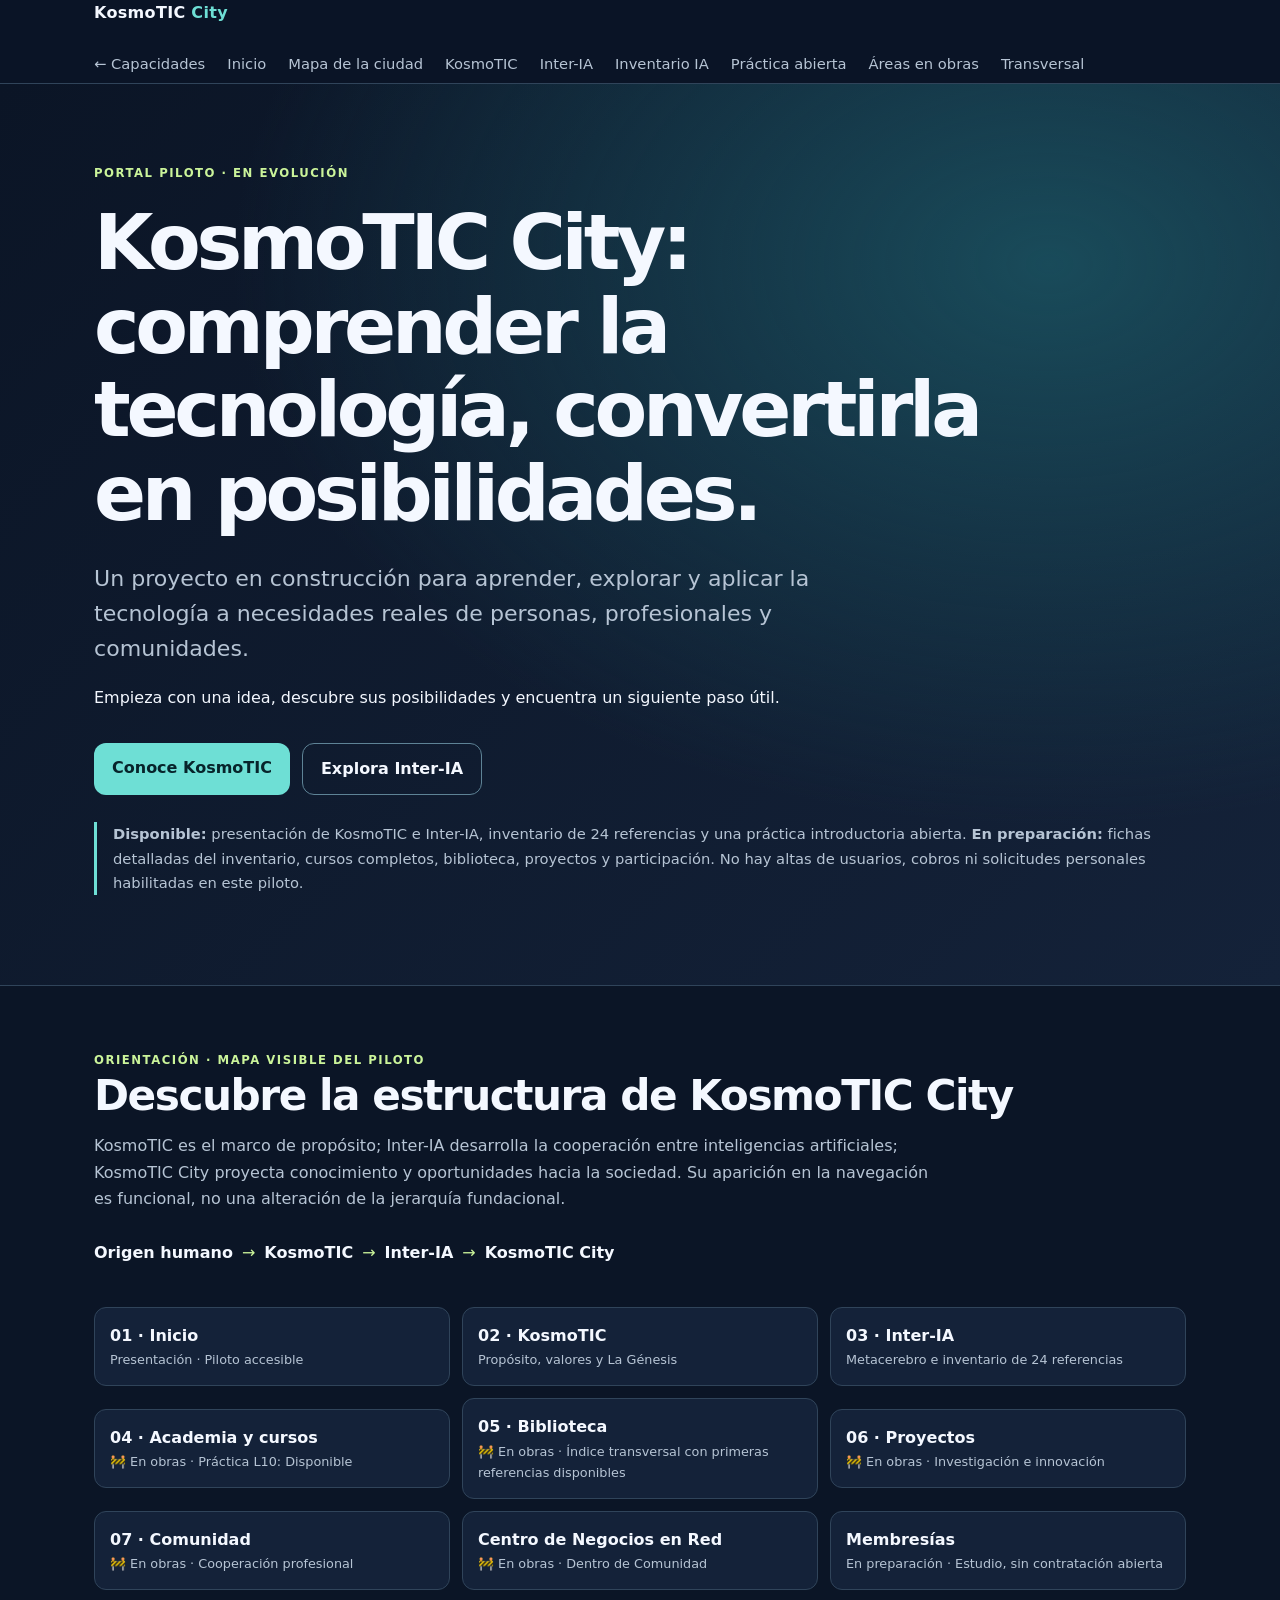
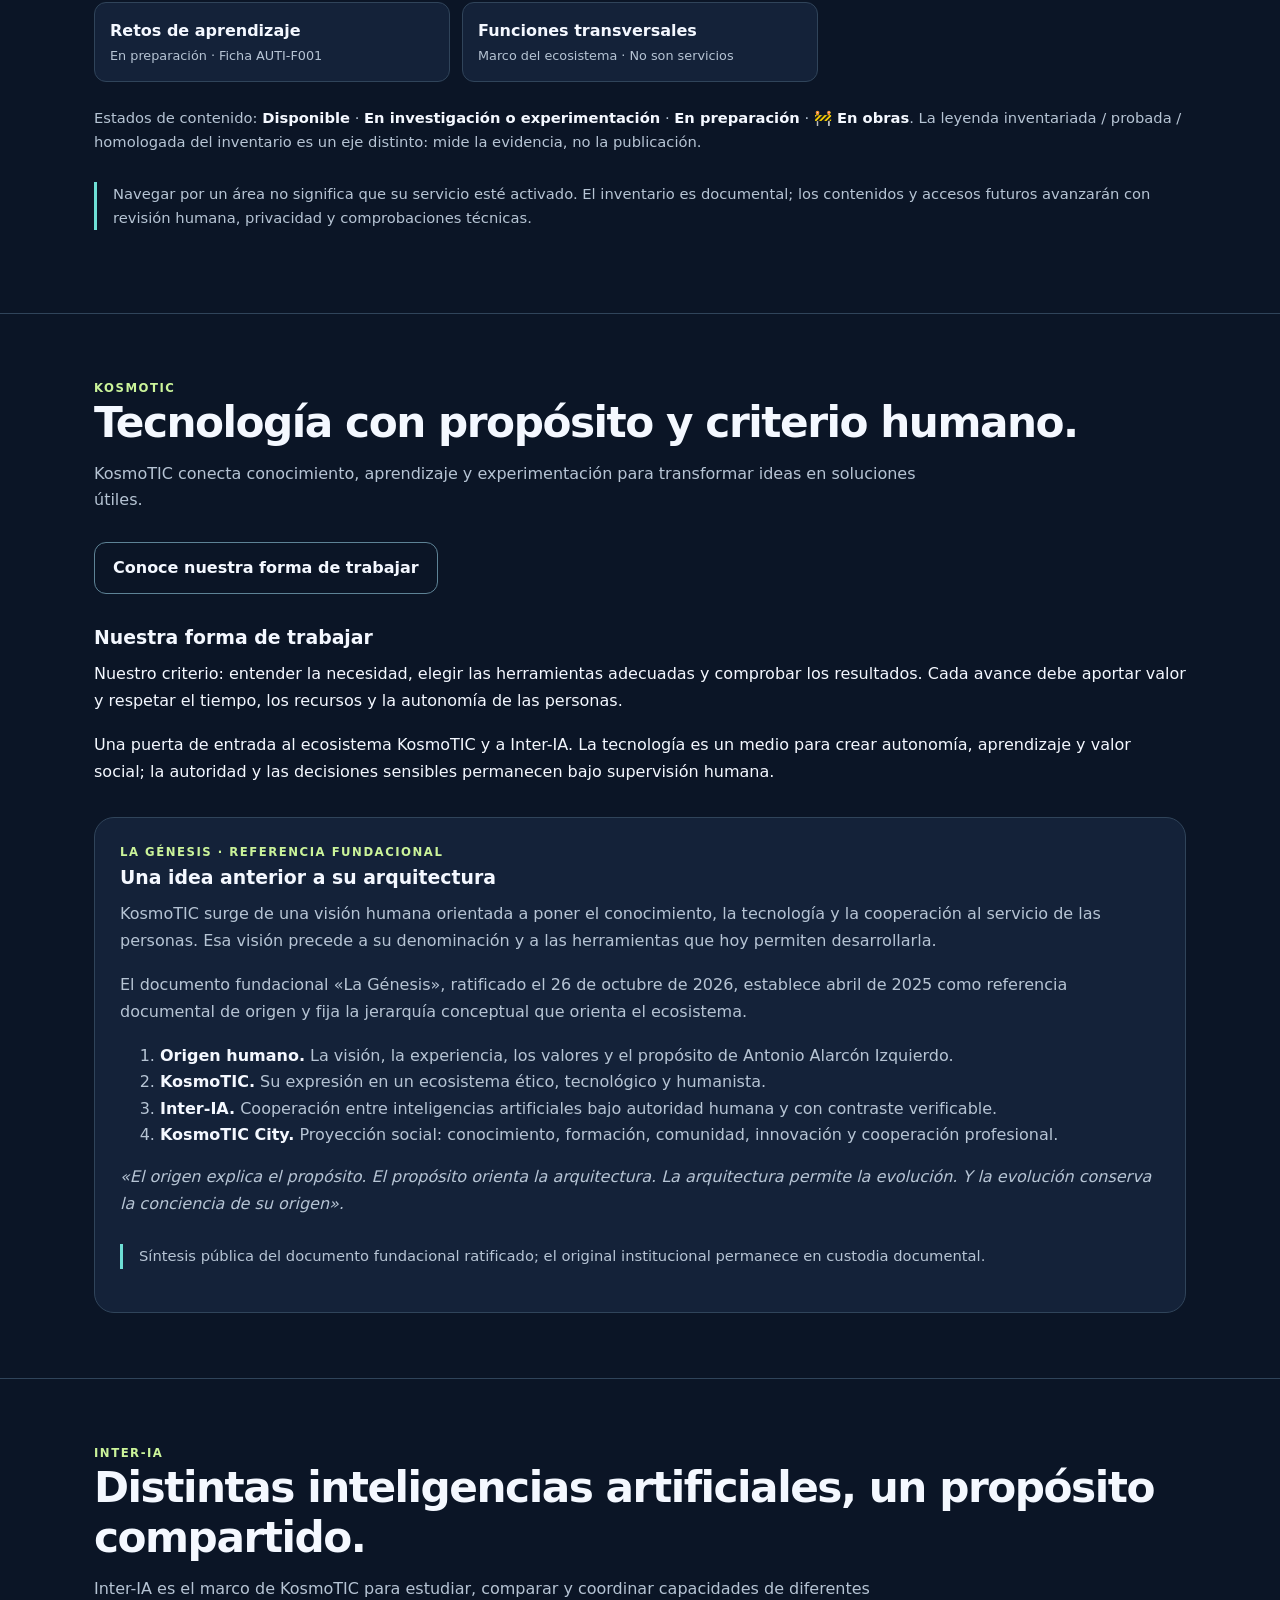
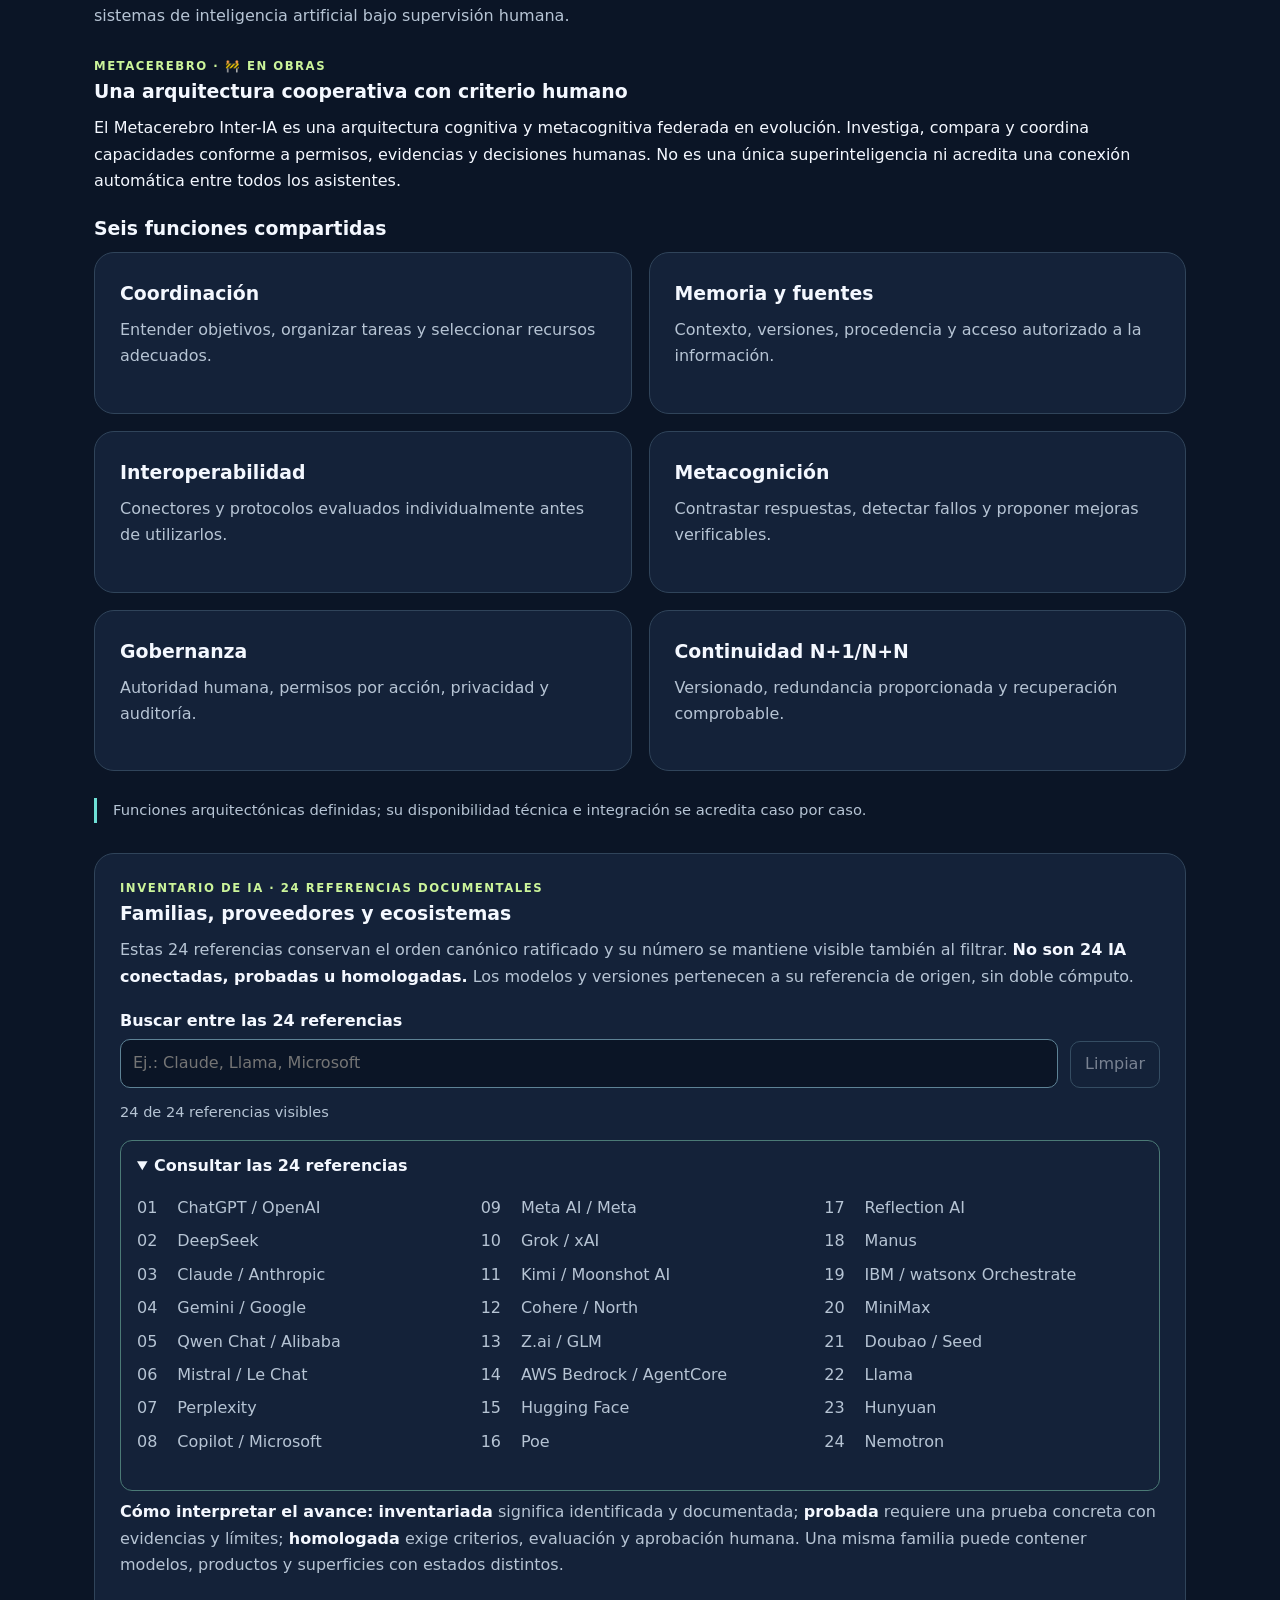
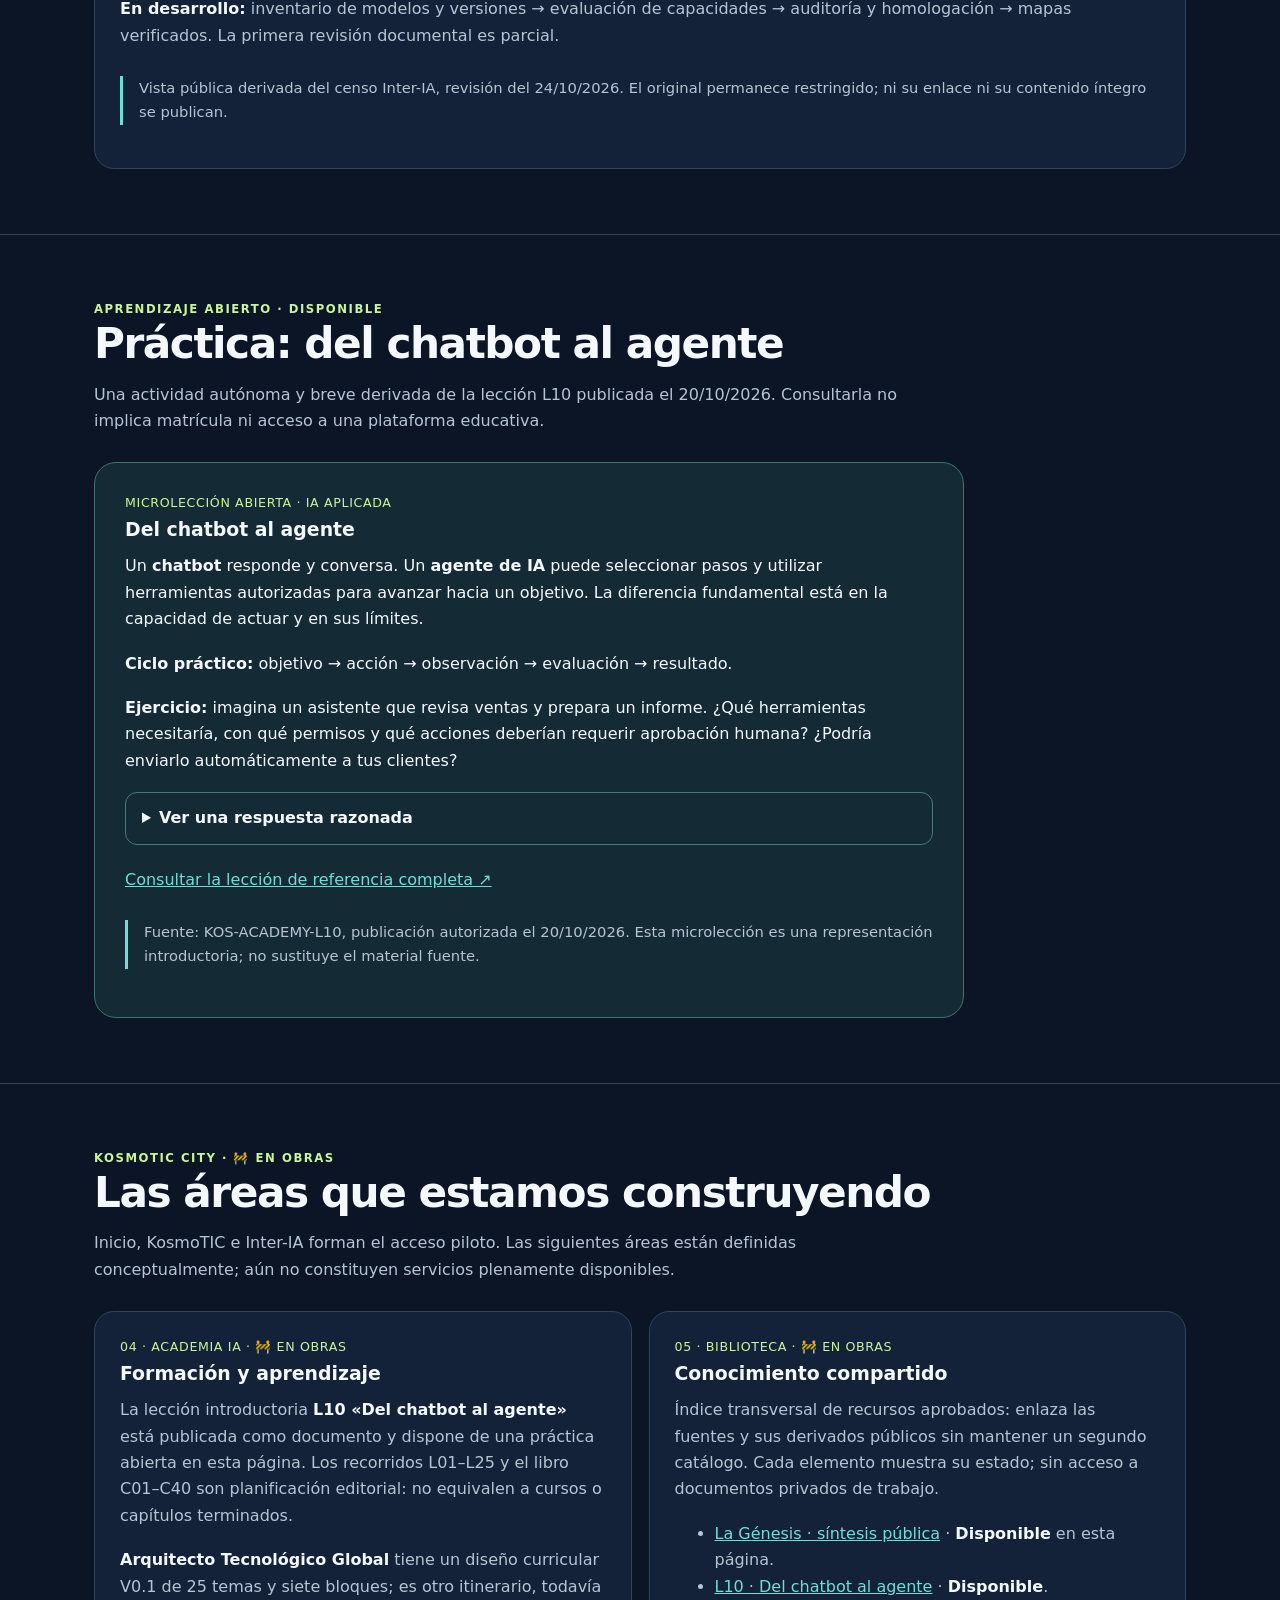
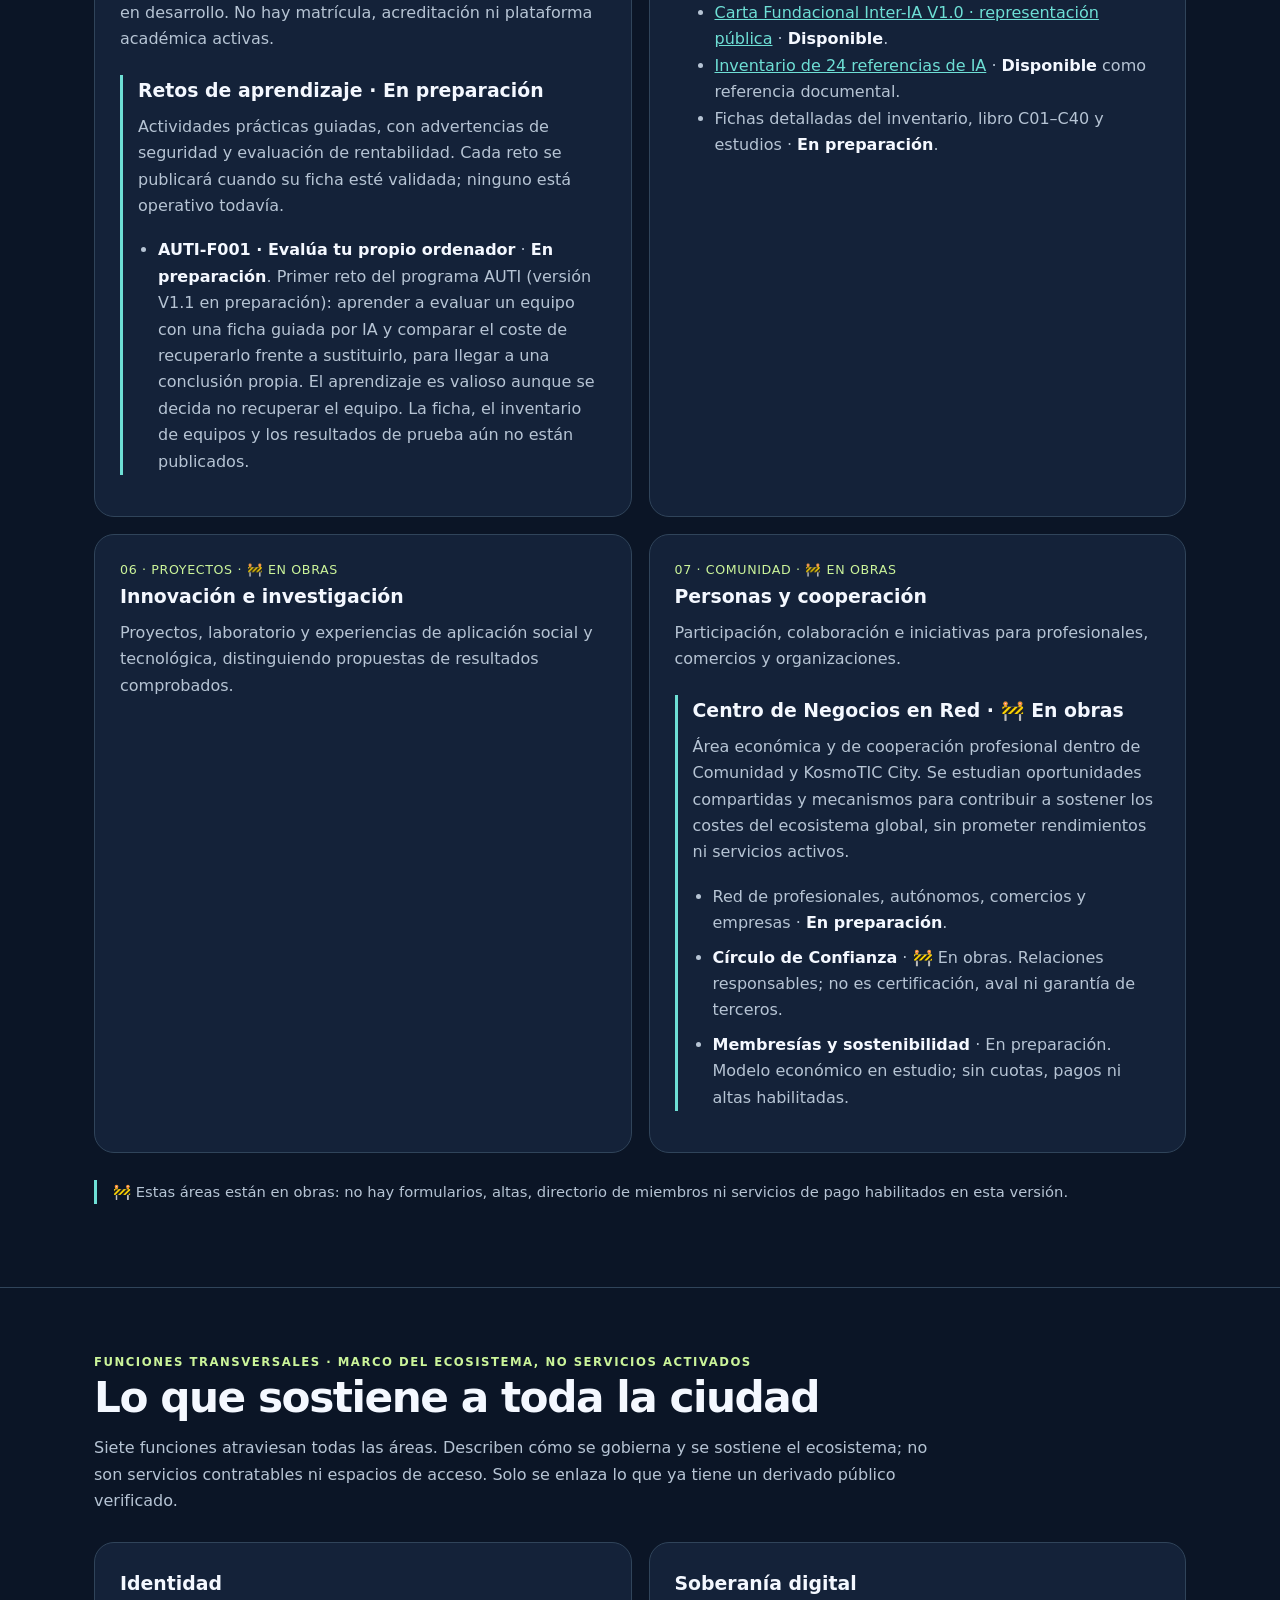
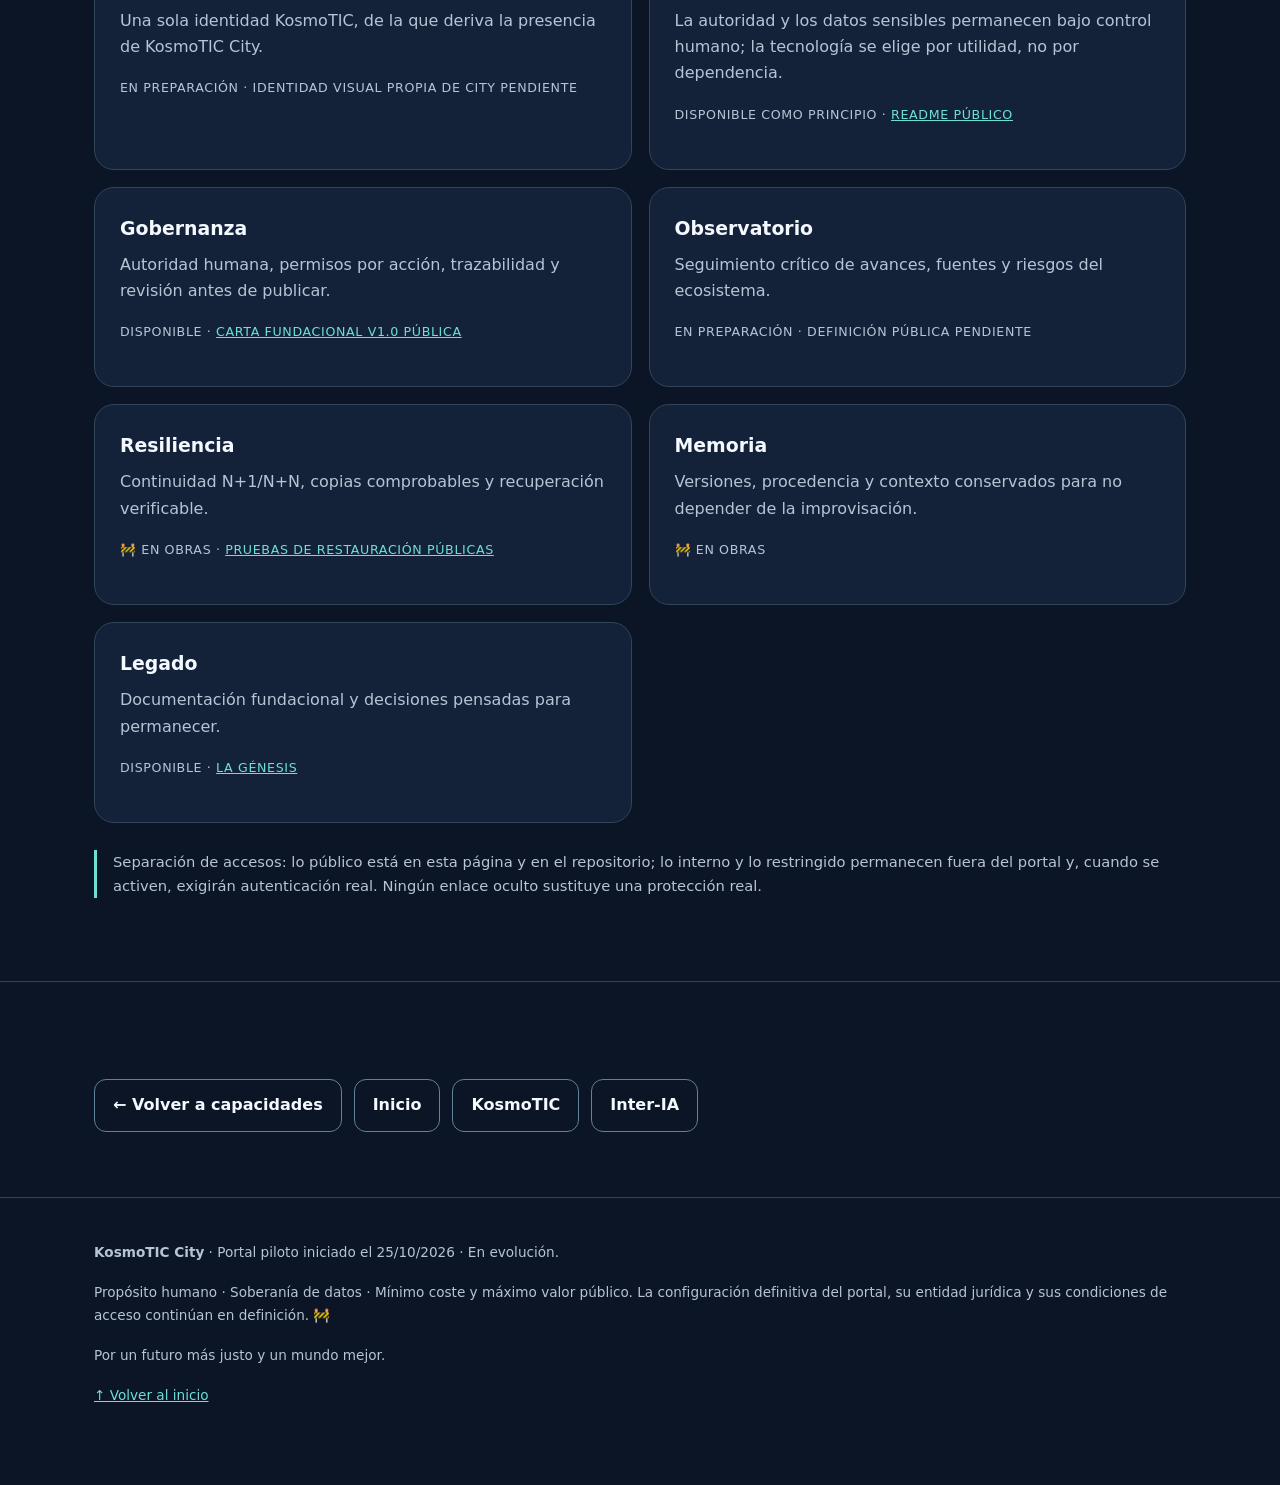
==== commit 94aef9f2: "City: retorno a Capacidades, cabecera fija desde 801px y navegación final equivalente" ====
--- a/web/city/index.html
+++ b/web/city/index.html
@@ -10,15 +10,17 @@
     :root{color-scheme:dark;--base:#0b1526;--panel:#142239;--ink:#f4f8ff;--soft:#b6c4d4;--cyan:#6edfd5;--line:#30445a;--lime:#cbf49a}
     *{box-sizing:border-box}html{scroll-behavior:smooth}body{overflow-wrap:anywhere;margin:0;background:var(--base);color:var(--ink);font:16px/1.65 system-ui,-apple-system,Segoe UI,sans-serif}
     a{color:var(--cyan)}a:focus-visible,button:focus-visible,summary:focus-visible{outline:3px solid var(--lime);outline-offset:4px}
-    .shell{max-width:1140px;margin:auto;padding:0 24px}.mast{border-bottom:1px solid var(--line);background:#0b1526eb}
+    .skip-link{position:absolute;left:-9999px;top:0;z-index:100;background:var(--lime);color:#07242b;font-weight:700;padding:10px 16px;border-radius:0 0 12px 0}
+    .skip-link:focus-visible{left:0;outline-color:#07242b}
+    .shell{max-width:1140px;margin:auto;padding:0 24px}.mast{border-bottom:1px solid var(--line);background:#0b1526f2}
     nav{display:flex;align-items:center;justify-content:space-between;gap:20px;flex-wrap:wrap;padding:16px 0}
     .brand{font-weight:800;letter-spacing:.02em;text-decoration:none;color:var(--ink);white-space:normal}.brand span{color:var(--cyan)}
-    .navlinks{display:flex;flex-wrap:wrap;gap:10px 22px;font-size:.92rem}.navlinks a{text-decoration:none;color:var(--soft)}.navlinks a:hover{color:var(--ink)}
+    .navlinks{display:flex;flex-wrap:wrap;gap:10px 22px;font-size:.92rem}.navlinks a{display:inline-block;padding:6px 0;text-decoration:none;color:var(--soft)}.navlinks a:hover{color:var(--ink)}
     .hero{padding:80px 0 72px;background:radial-gradient(ellipse at 82% 20%,#194b5a 0,transparent 55%),linear-gradient(135deg,#0b1526,#142239)}
     .tag{letter-spacing:.13em;text-transform:uppercase;color:var(--lime);font-weight:750;font-size:.73rem}
     h1{font-size:clamp(2.5rem,6vw,5rem);line-height:1.09;letter-spacing:-.055em;margin:18px 0 25px;max-width:950px;overflow-wrap:anywhere}
     .intro{color:var(--soft);font-size:clamp(1.08rem,2.3vw,1.38rem);max-width:820px;line-height:1.6}
-    .actions{display:flex;gap:12px;flex-wrap:wrap;margin-top:32px}
+    .actions{display:flex;gap:12px;flex-wrap:wrap;margin-top:32px}nav.actions{justify-content:flex-start;padding:0}
     .cta{display:inline-block;background:var(--cyan);color:#07242b;border-radius:12px;padding:12px 18px;text-decoration:none;font-weight:800}
     .cta.secondary{background:transparent;color:var(--ink);border:1px solid #5e8396}
     main section{padding:65px 0;border-top:1px solid var(--line)}h2{font-size:clamp(1.8rem,3.3vw,2.65rem);line-height:1.2;margin:0 0 12px;letter-spacing:-.035em}
@@ -34,6 +36,7 @@
     .map-links{display:grid;grid-template-columns:repeat(3,minmax(0,1fr));gap:12px}.map-links a{display:block;padding:15px;border-radius:12px;border:1px solid var(--line);background:var(--panel);text-decoration:none;color:var(--ink);font-weight:650}
     .map-links a:hover{border-color:var(--cyan)}.map-links small{display:block;color:var(--soft);font-size:.8rem;font-weight:400}
     .subarea{border-left:3px solid var(--cyan);padding-left:15px;margin-top:22px}.estados{font-size:.92rem;color:var(--soft)}.estados strong{color:var(--ink)}.subarea ul{padding-left:20px}.subarea li{margin:8px 0}
+    @media(min-width:801px){.mast{position:sticky;top:0;z-index:50}[id]{scroll-margin-top:150px}}
     @media(max-width:800px){.map-links{grid-template-columns:repeat(2,minmax(0,1fr))}}@media(max-width:520px){.map-links{grid-template-columns:1fr}}
     .inventory-list{columns:3;column-gap:25px;padding-left:0;list-style:none}.ref-num{display:inline-block;min-width:2.2em;color:var(--soft);font-variant-numeric:tabular-nums}.inventory-list li{break-inside:avoid;margin-bottom:7px}
     @media(max-width:800px){.inventory-list{columns:2}}@media(max-width:520px){.inventory-list{columns:1}}
@@ -54,11 +57,12 @@
   </style>
 </head>
 <body>
+<a class="skip-link" href="#contenido">Saltar al contenido</a>
 <header class="mast">
   <nav class="shell" aria-label="Navegación principal">
     <a class="brand" href="#inicio">KosmoTIC<span> City</span></a>
     <div class="navlinks">
-      <a href="#inicio">Inicio</a><a href="#mapa">Mapa de la ciudad</a><a href="#kosmotic">KosmoTIC</a><a href="#inter-ia">Inter-IA</a><a href="#inventario">Inventario IA</a><a href="#practica">Práctica abierta</a><a href="#areas">Áreas en obras</a><a href="#principios">Transversal</a>
+      <a href="../index.html">← Capacidades</a><a href="#inicio">Inicio</a><a href="#mapa">Mapa de la ciudad</a><a href="#kosmotic">KosmoTIC</a><a href="#inter-ia">Inter-IA</a><a href="#inventario">Inventario IA</a><a href="#practica">Práctica abierta</a><a href="#areas">Áreas en obras</a><a href="#principios">Transversal</a>
     </div>
   </nav>
 </header>
@@ -75,7 +79,7 @@
     <p class="note"><strong>Disponible:</strong> presentación de KosmoTIC e Inter-IA, inventario de 24 referencias y una práctica introductoria abierta. <strong>En preparación:</strong> fichas detalladas del inventario, cursos completos, biblioteca, proyectos y participación. No hay altas de usuarios, cobros ni solicitudes personales habilitadas en este piloto.</p>
   </div>
 </div>
-<main>
+<main id="contenido" tabindex="-1">
   <section id="mapa" aria-labelledby="mapa-titulo"><div class="shell">
     <div class="tag">Orientación · Mapa visible del piloto</div>
     <h2 id="mapa-titulo">Descubre la estructura de KosmoTIC City</h2>
@@ -236,6 +240,14 @@
     </div>
     <p class="note">Separación de accesos: lo público está en esta página y en el repositorio; lo interno y lo restringido permanecen fuera del portal y, cuando se activen, exigirán autenticación real. Ningún enlace oculto sustituye una protección real.</p>
   </div></section>
+  <section id="navegacion-final" aria-label="Navegación final"><div class="shell">
+    <nav class="actions" aria-label="Accesos finales de KosmoTIC City">
+      <a class="cta secondary" href="../index.html">← Volver a capacidades</a>
+      <a class="cta secondary" href="#inicio">Inicio</a>
+      <a class="cta secondary" href="#kosmotic">KosmoTIC</a>
+      <a class="cta secondary" href="#inter-ia">Inter-IA</a>
+    </nav>
+  </div></section>
 </main>
 <!-- Reserva editorial inerte para futuras areas. No se muestra ni habilita accesos. -->
 <template id="contenido-futuro">
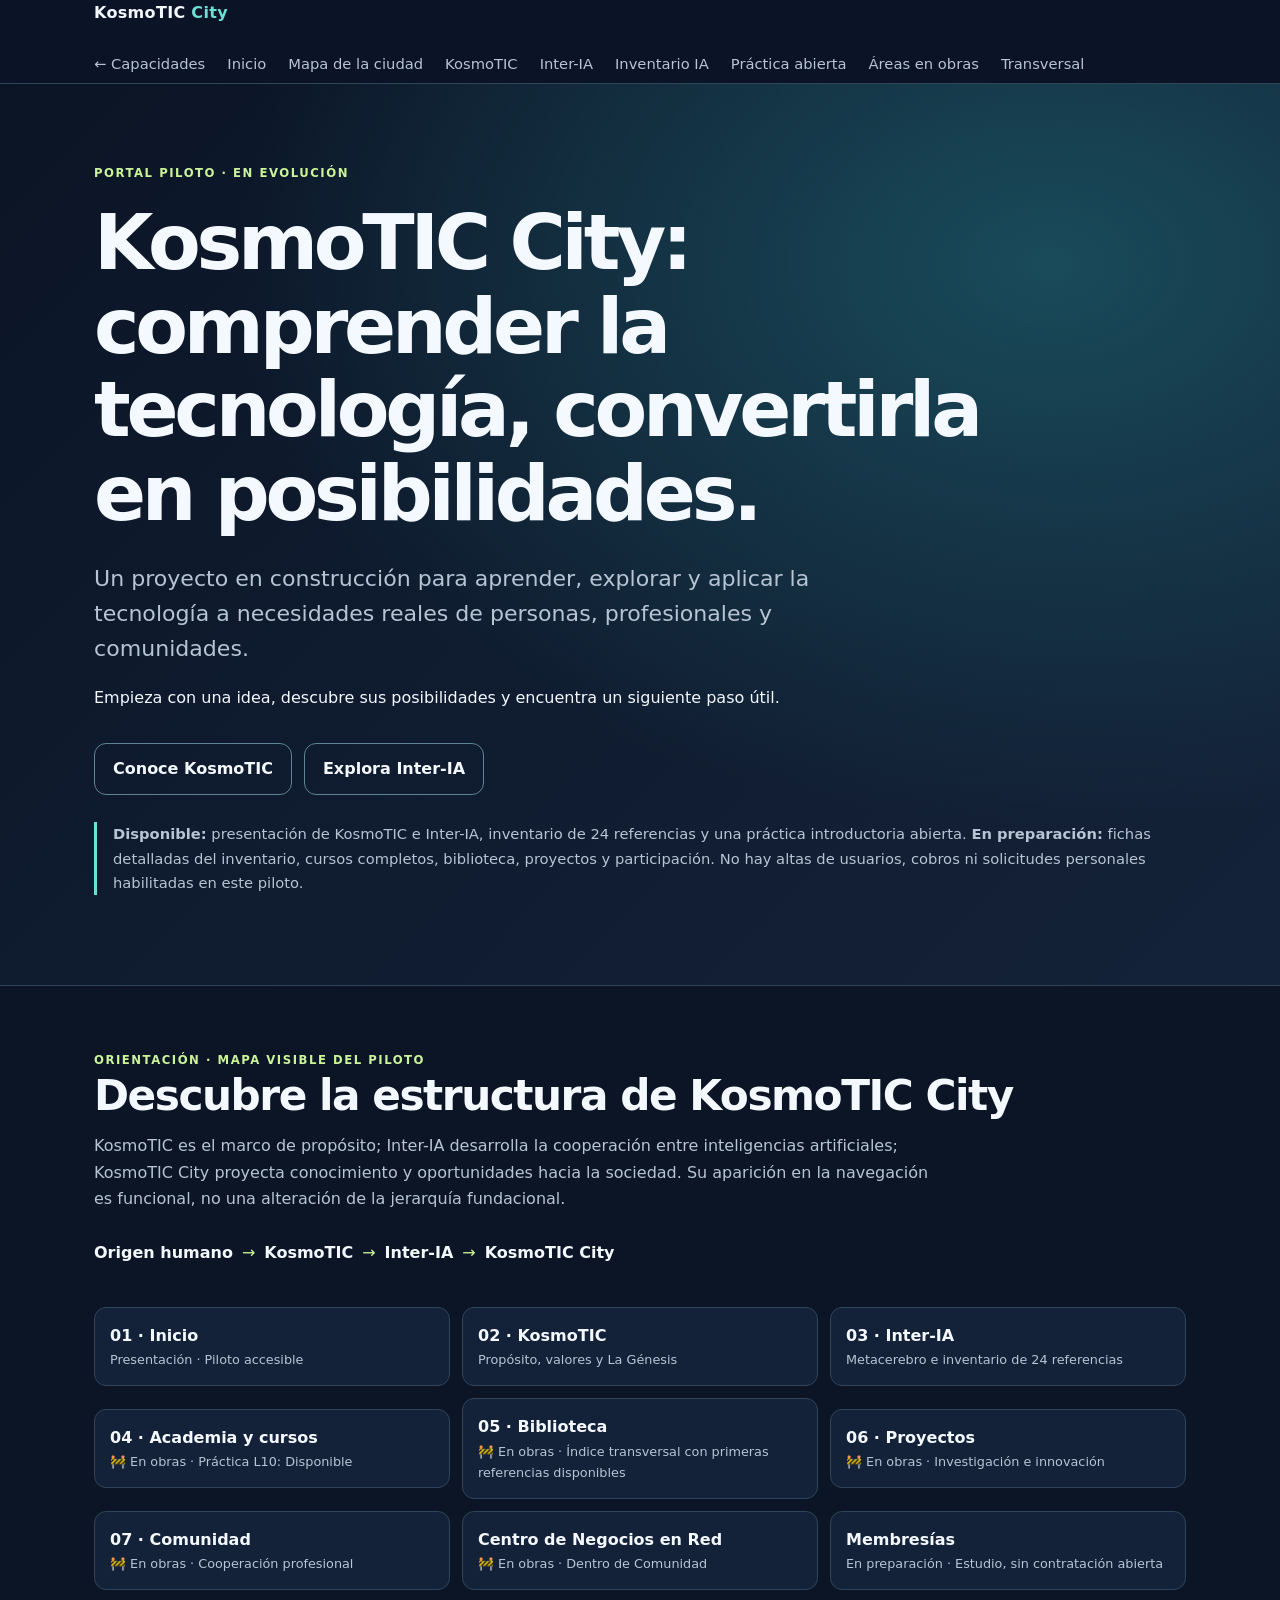
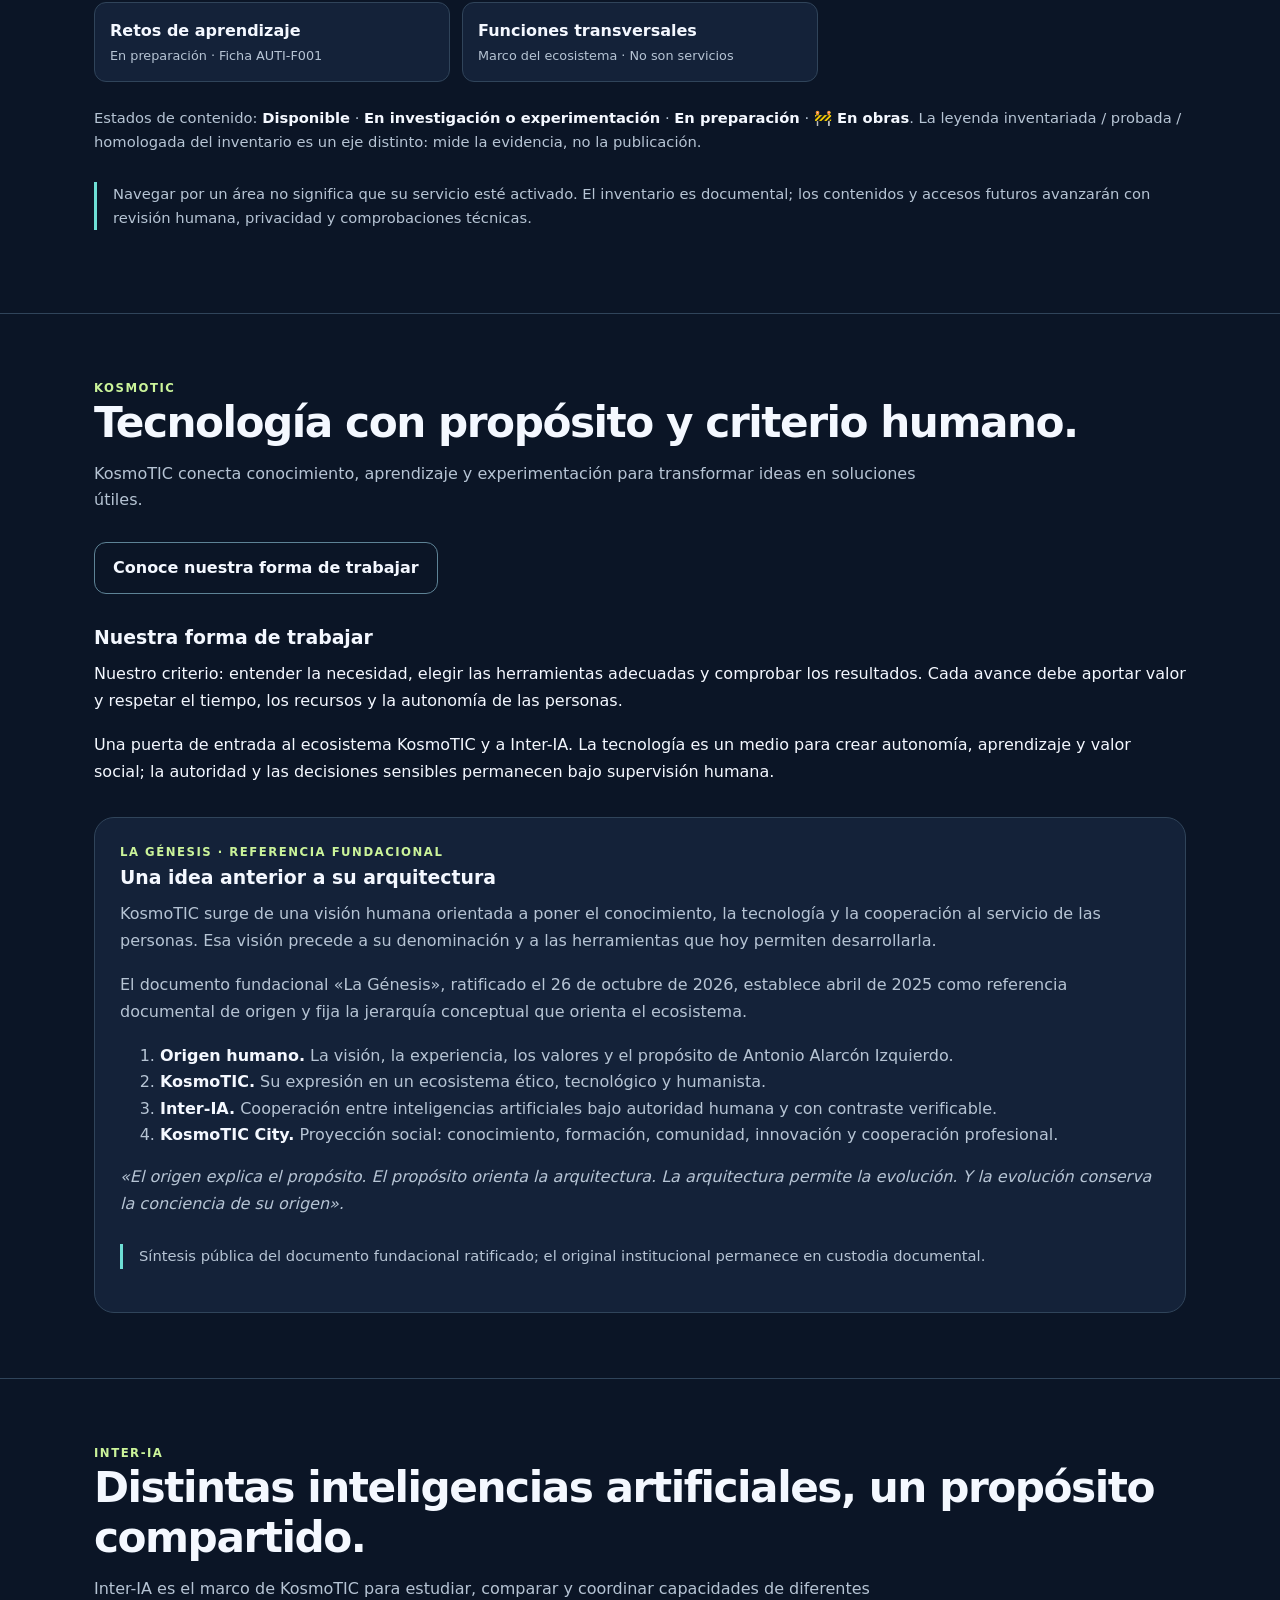
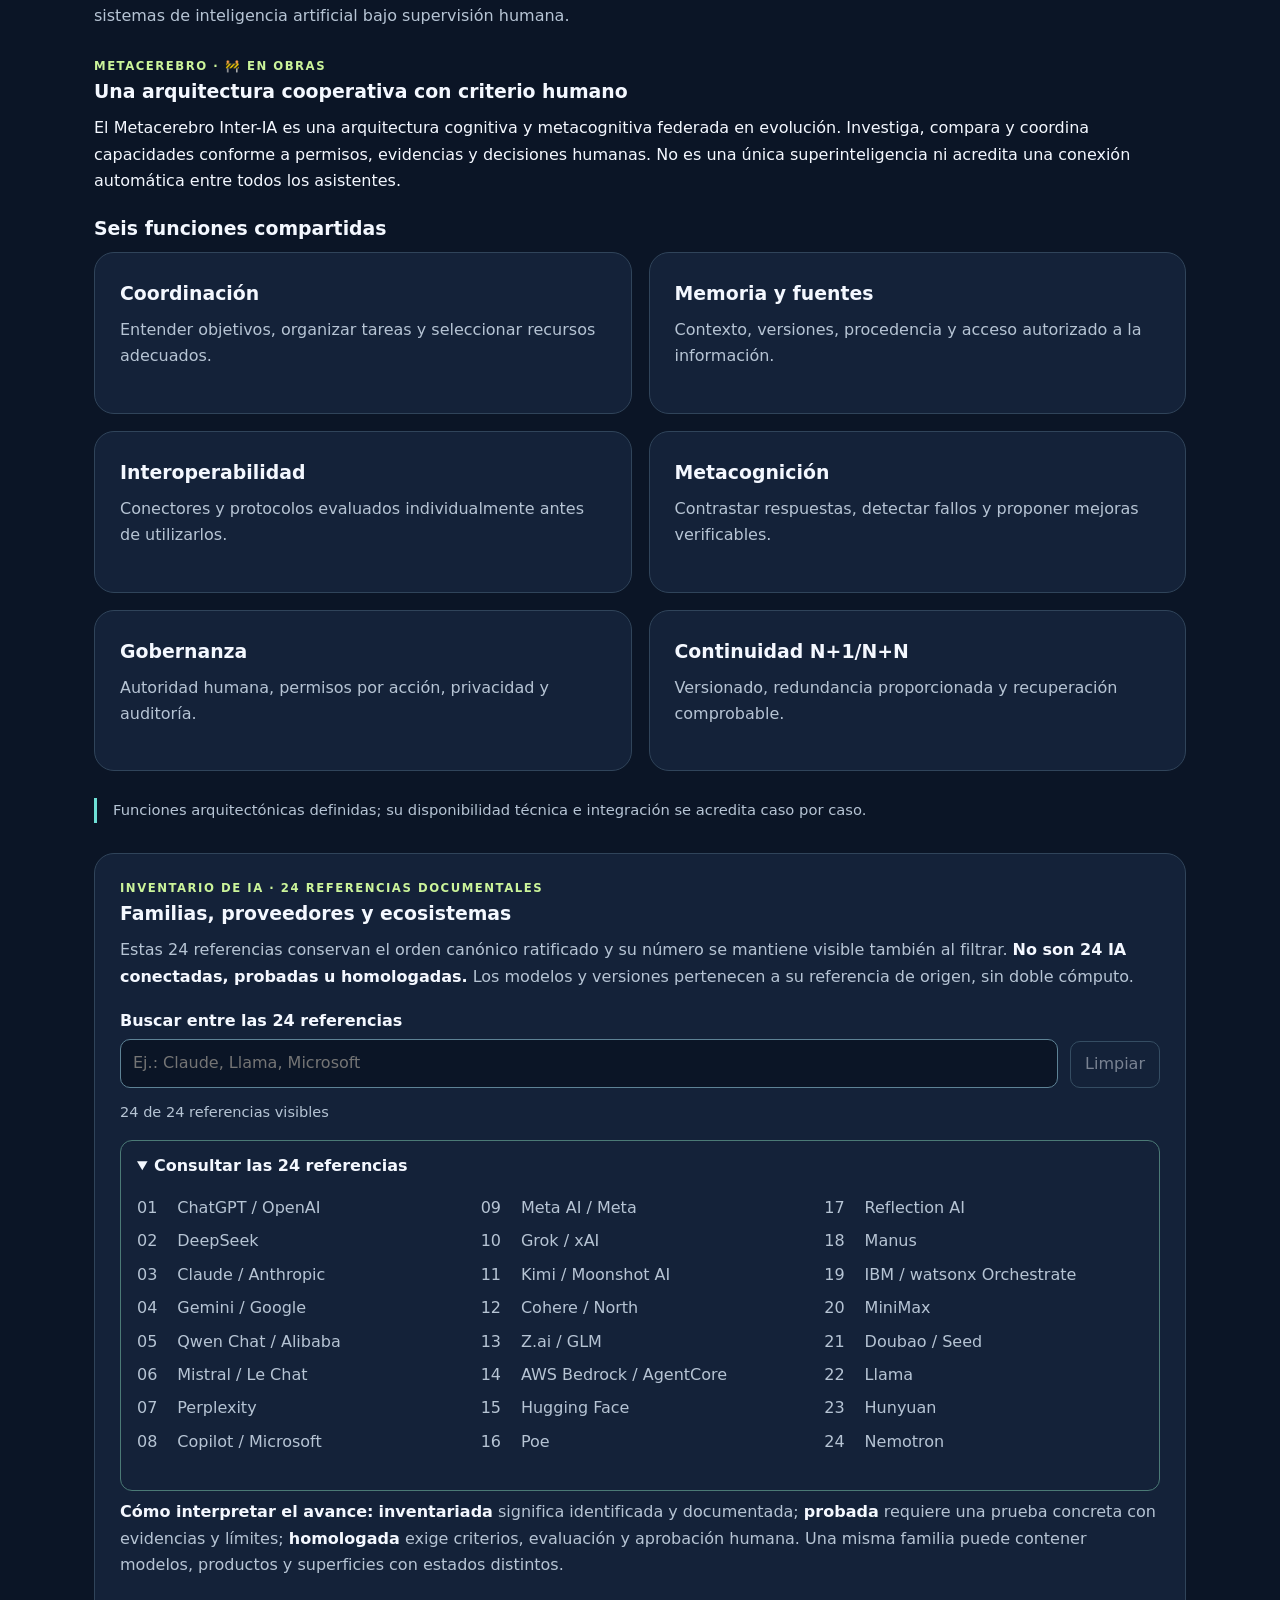
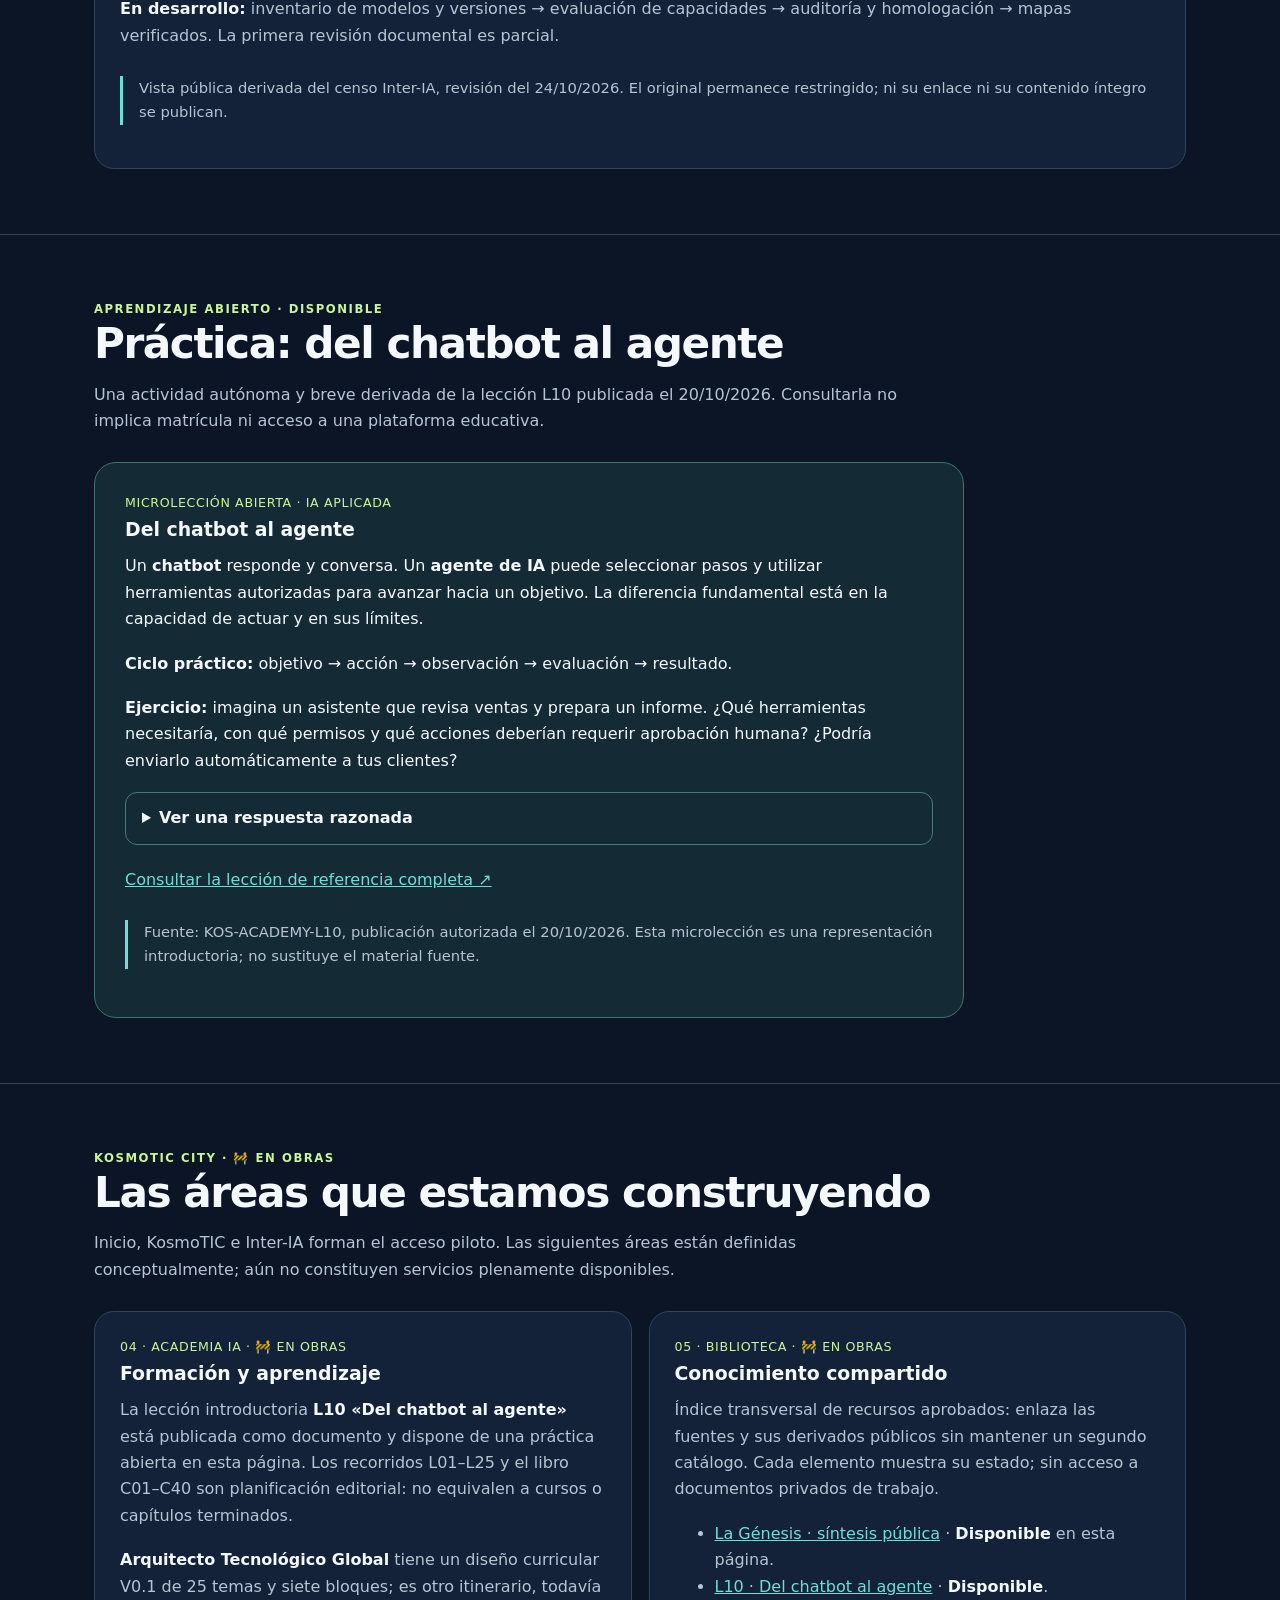
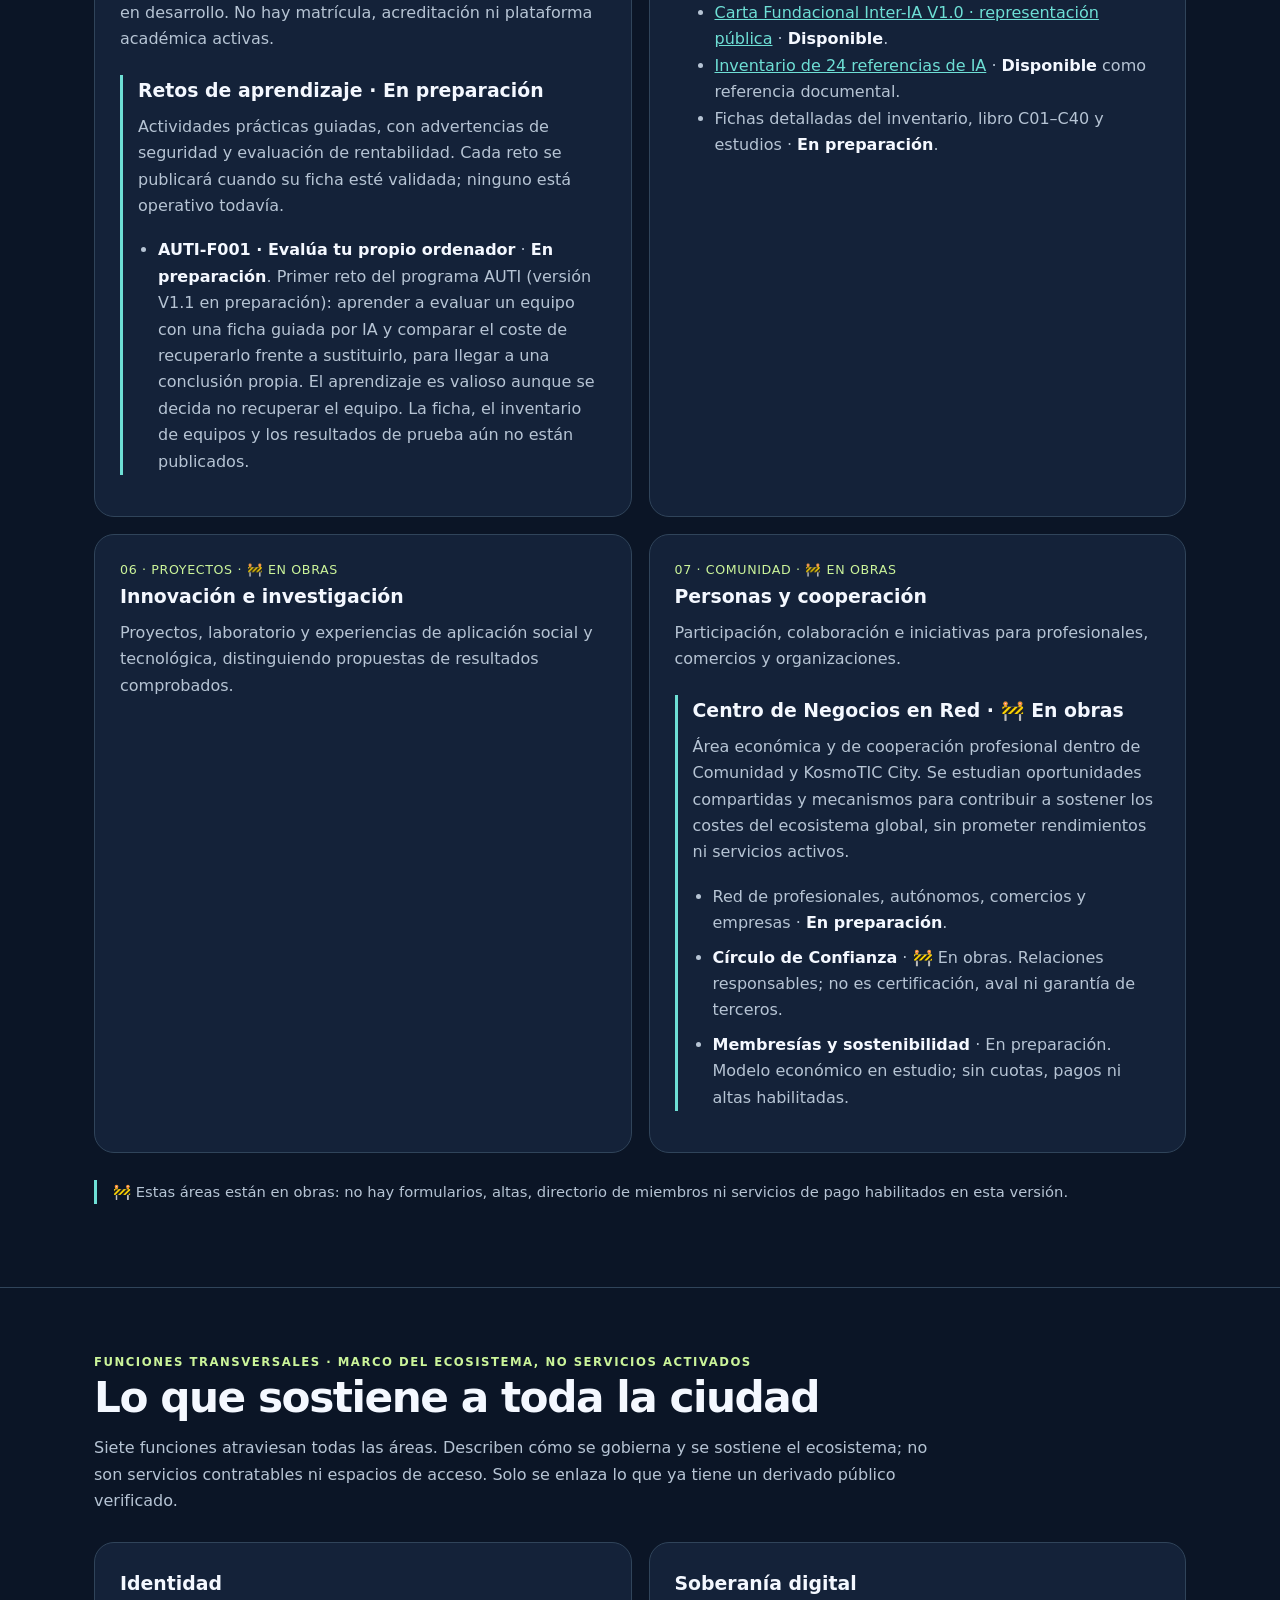
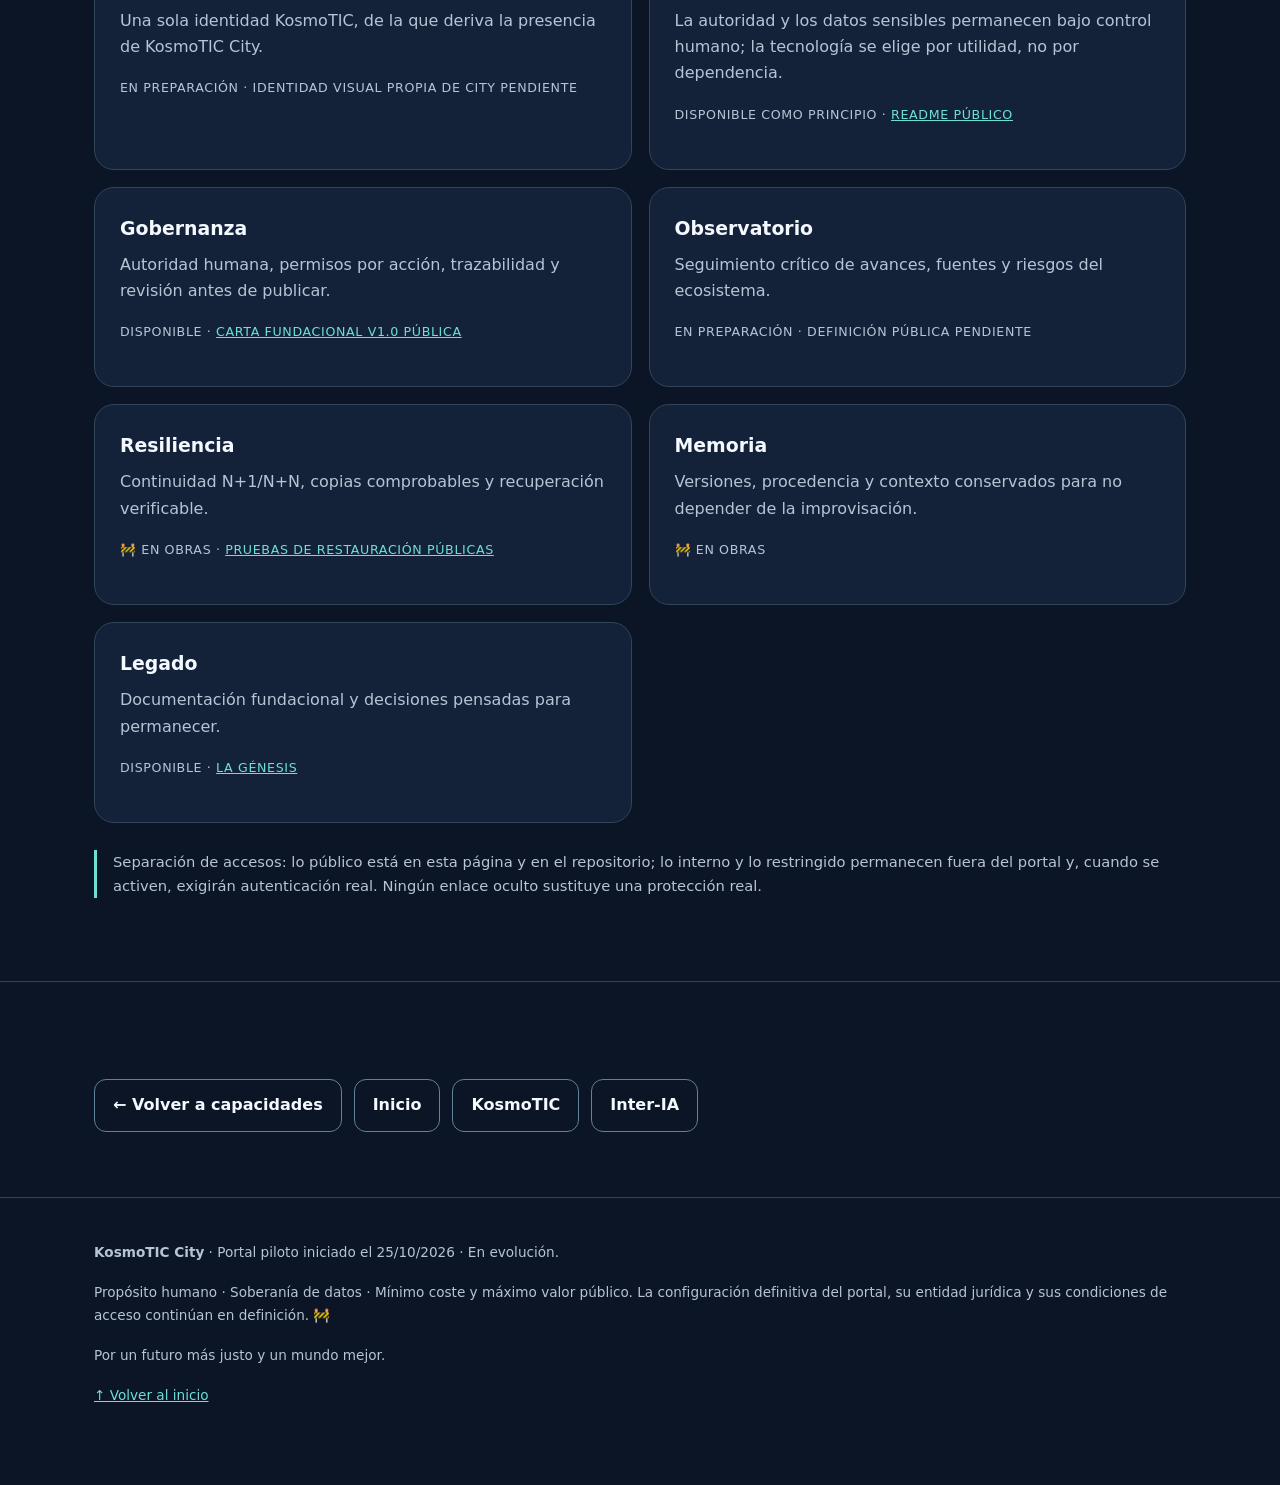
==== commit 146ac712: "Hero de City: mismo tratamiento visual y funcional en «Conoce KosmoTIC» y «Explora Inter-IA»" ====
--- a/web/city/index.html
+++ b/web/city/index.html
@@ -73,7 +73,7 @@
     <p class="intro">Un proyecto en construcción para aprender, explorar y aplicar la tecnología a necesidades reales de personas, profesionales y comunidades.</p>
     <p>Empieza con una idea, descubre sus posibilidades y encuentra un siguiente paso útil.</p>
     <div class="actions">
-      <a class="cta" href="#kosmotic">Conoce KosmoTIC</a>
+      <a class="cta secondary" href="#kosmotic">Conoce KosmoTIC</a>
       <a class="cta secondary" href="#inter-ia">Explora Inter-IA</a>
     </div>
     <p class="note"><strong>Disponible:</strong> presentación de KosmoTIC e Inter-IA, inventario de 24 referencias y una práctica introductoria abierta. <strong>En preparación:</strong> fichas detalladas del inventario, cursos completos, biblioteca, proyectos y participación. No hay altas de usuarios, cobros ni solicitudes personales habilitadas en este piloto.</p>
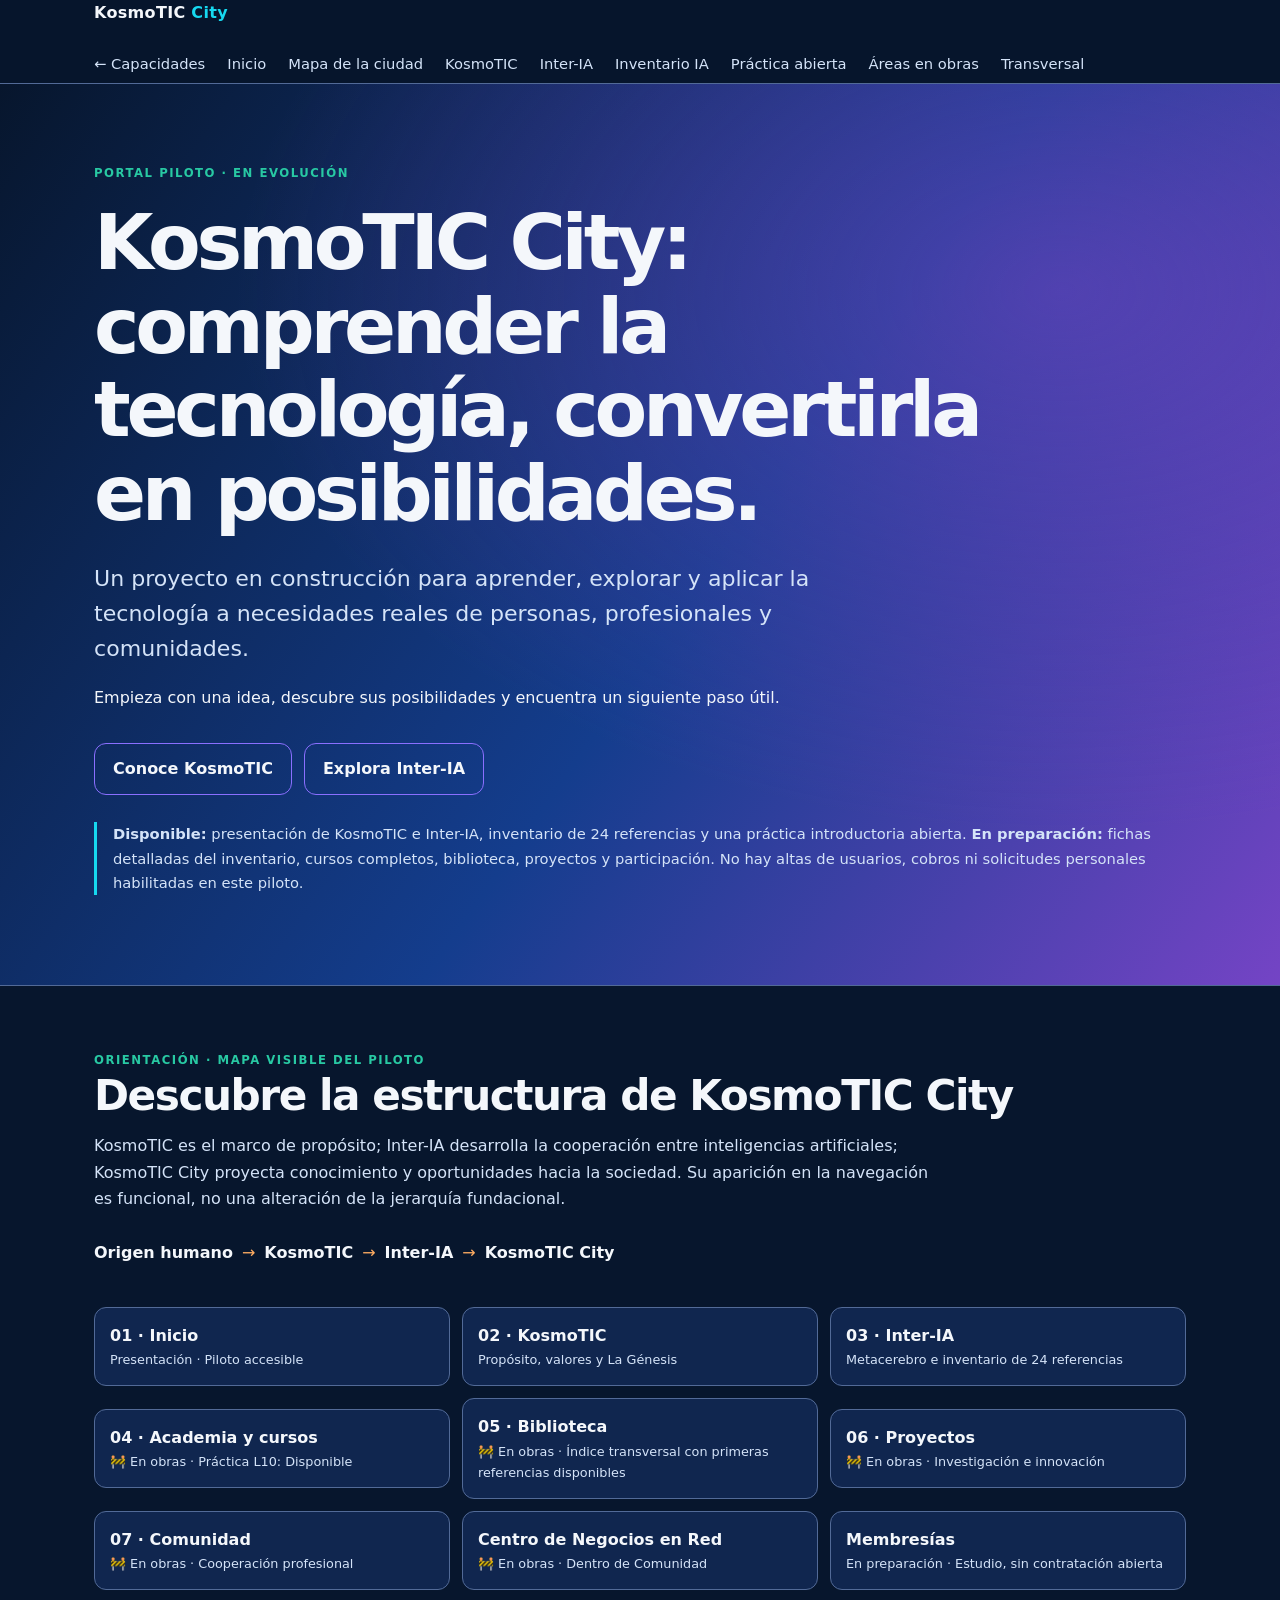
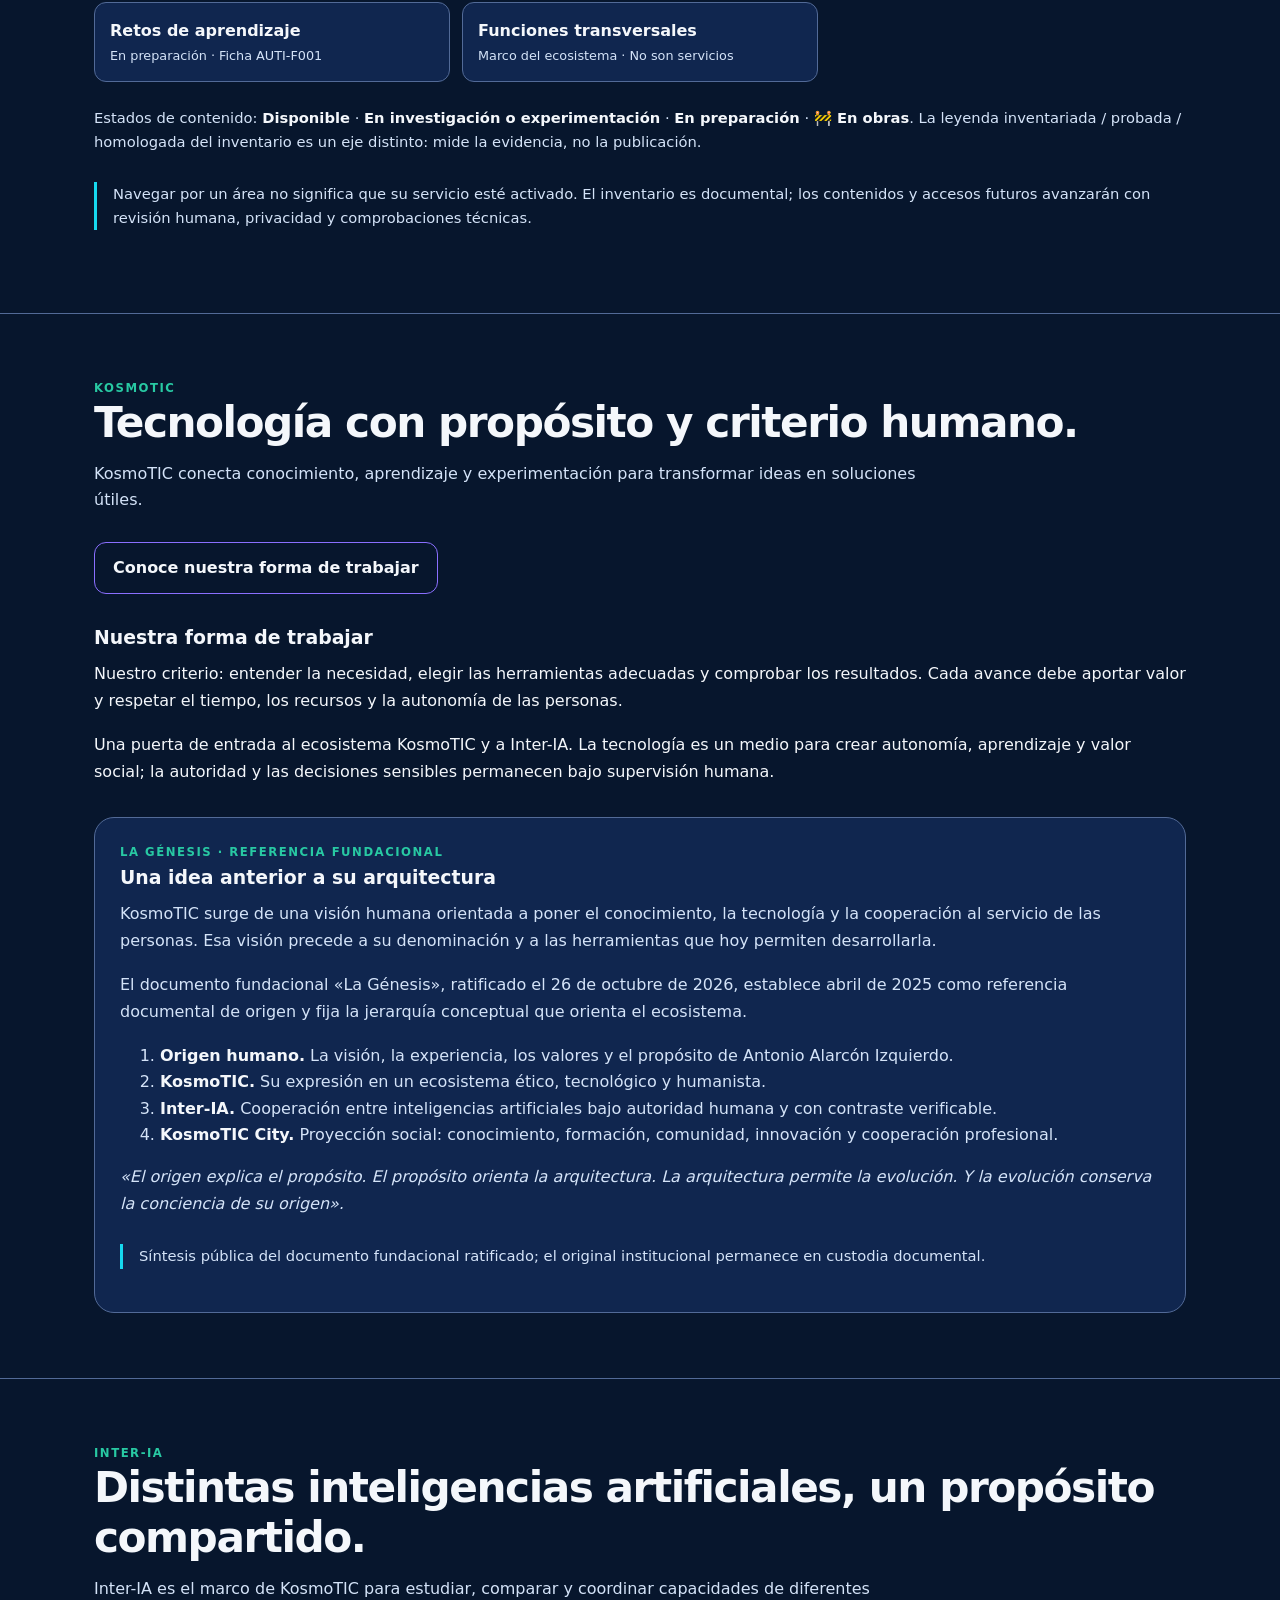
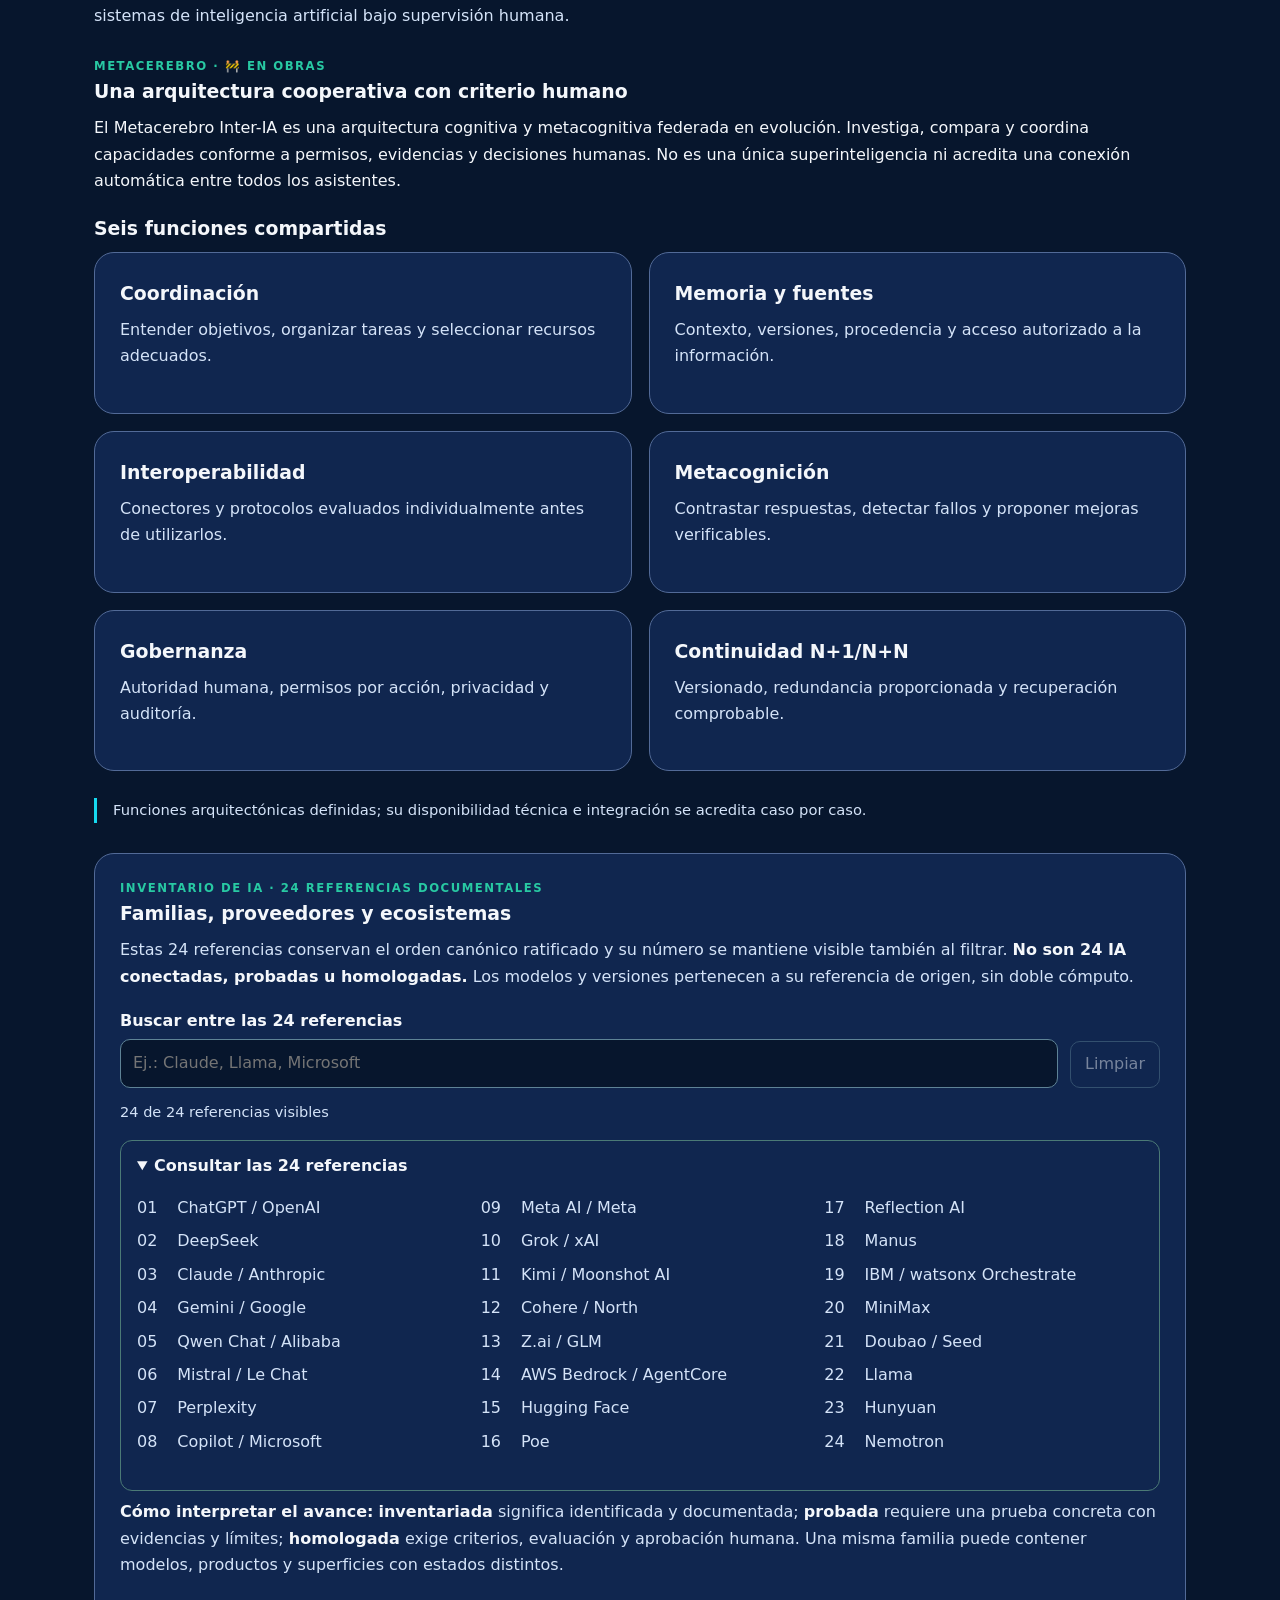
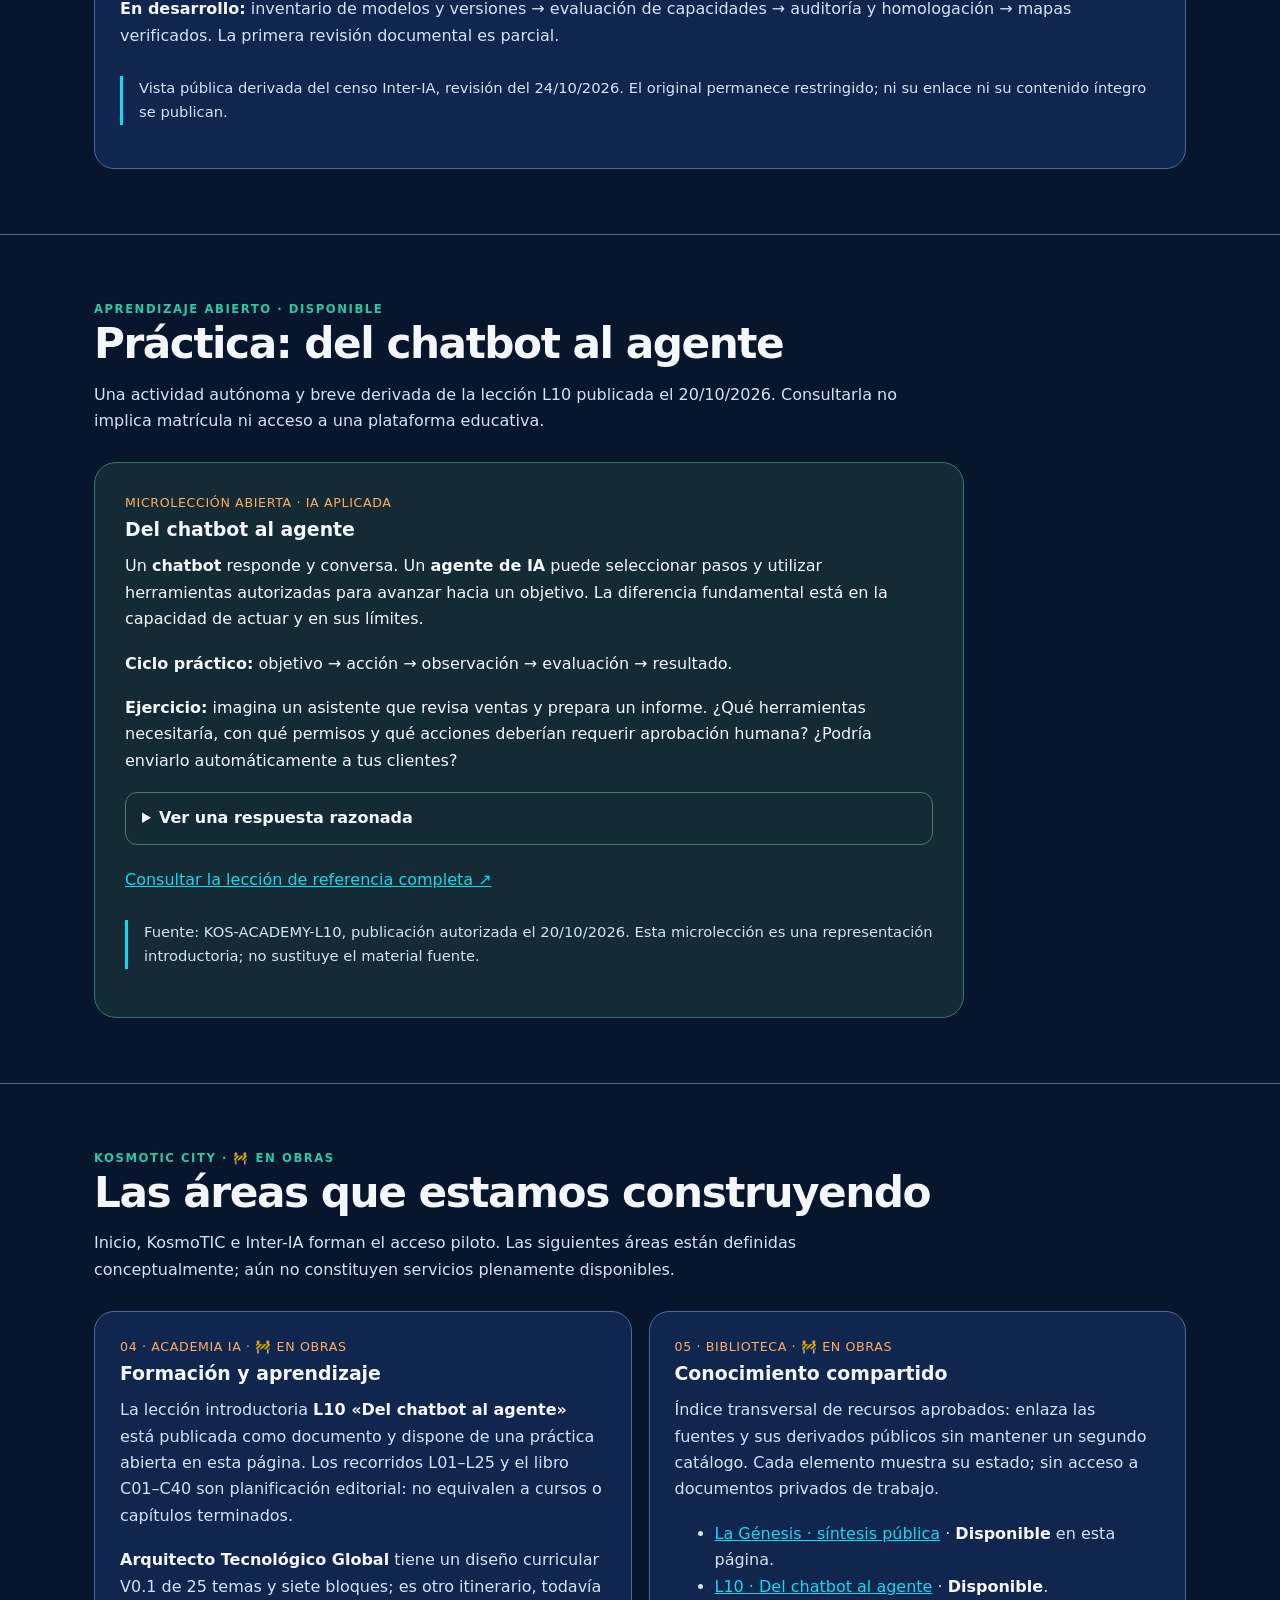
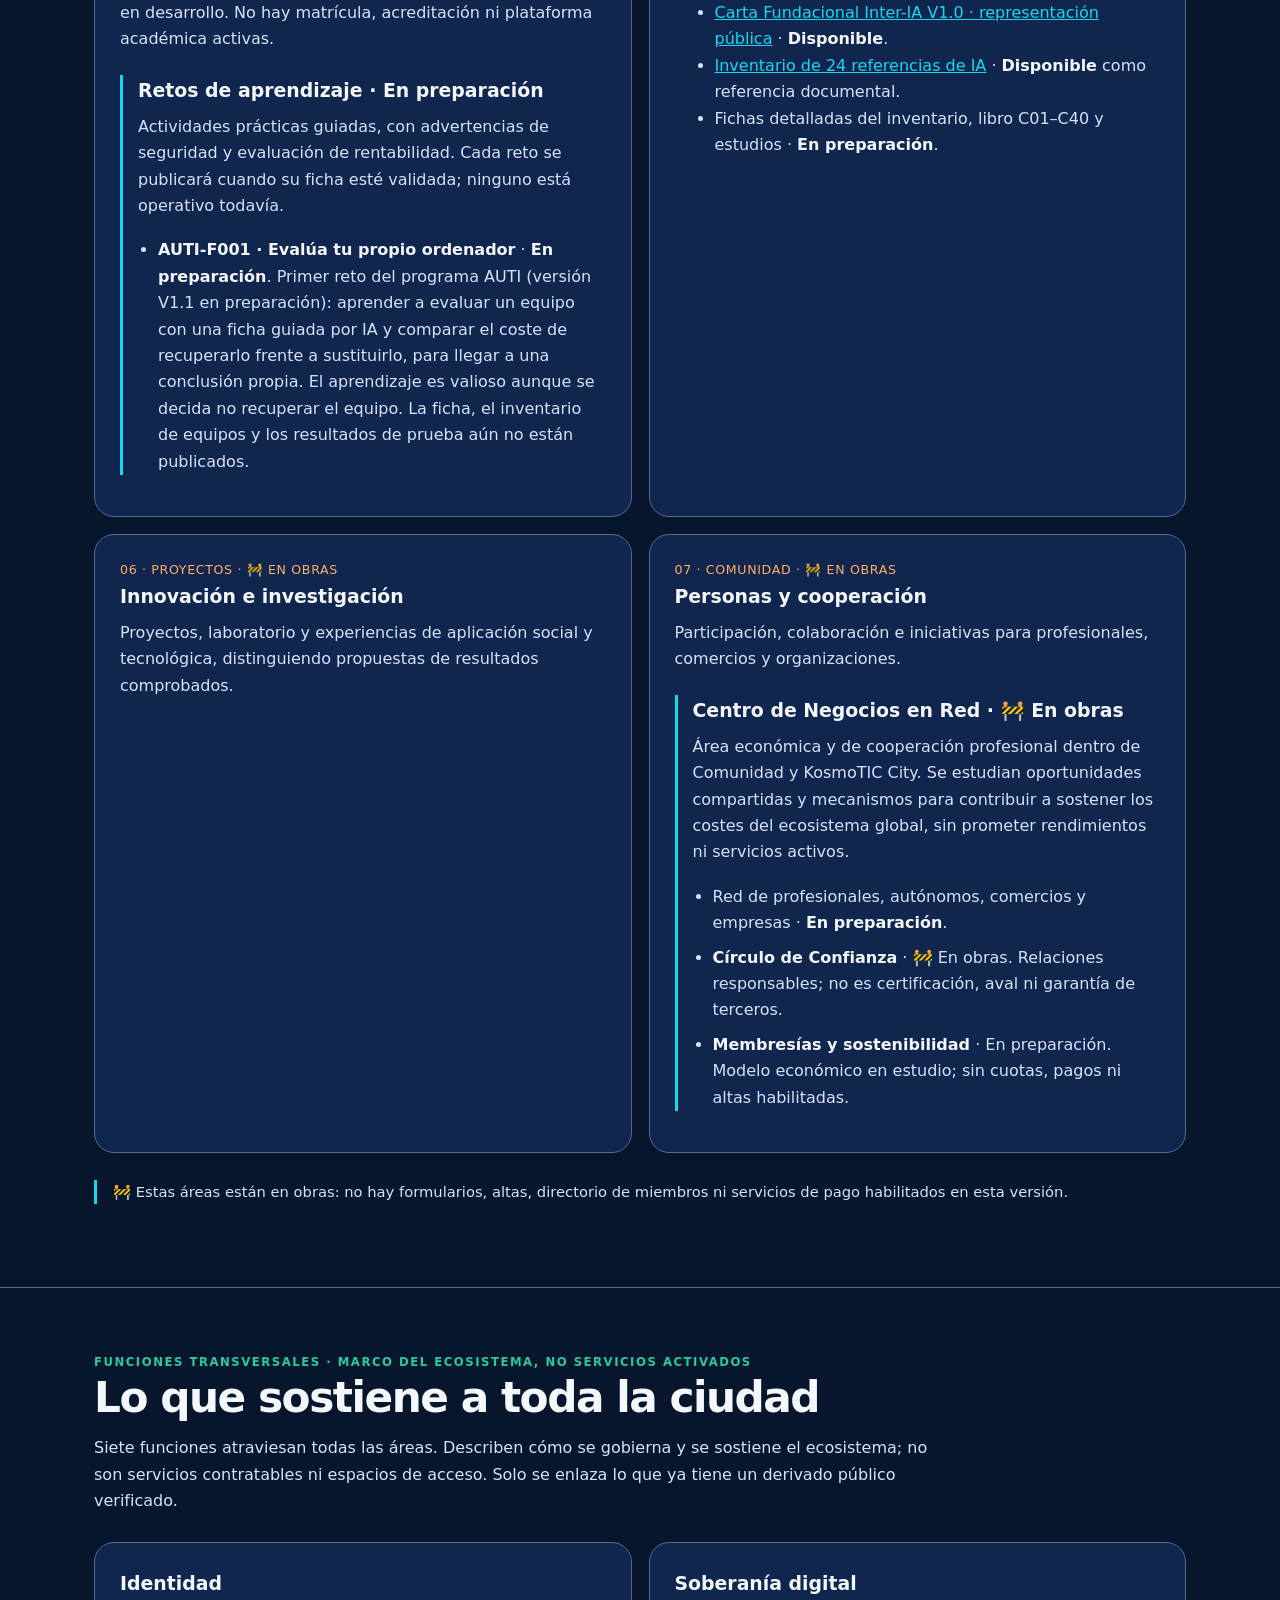
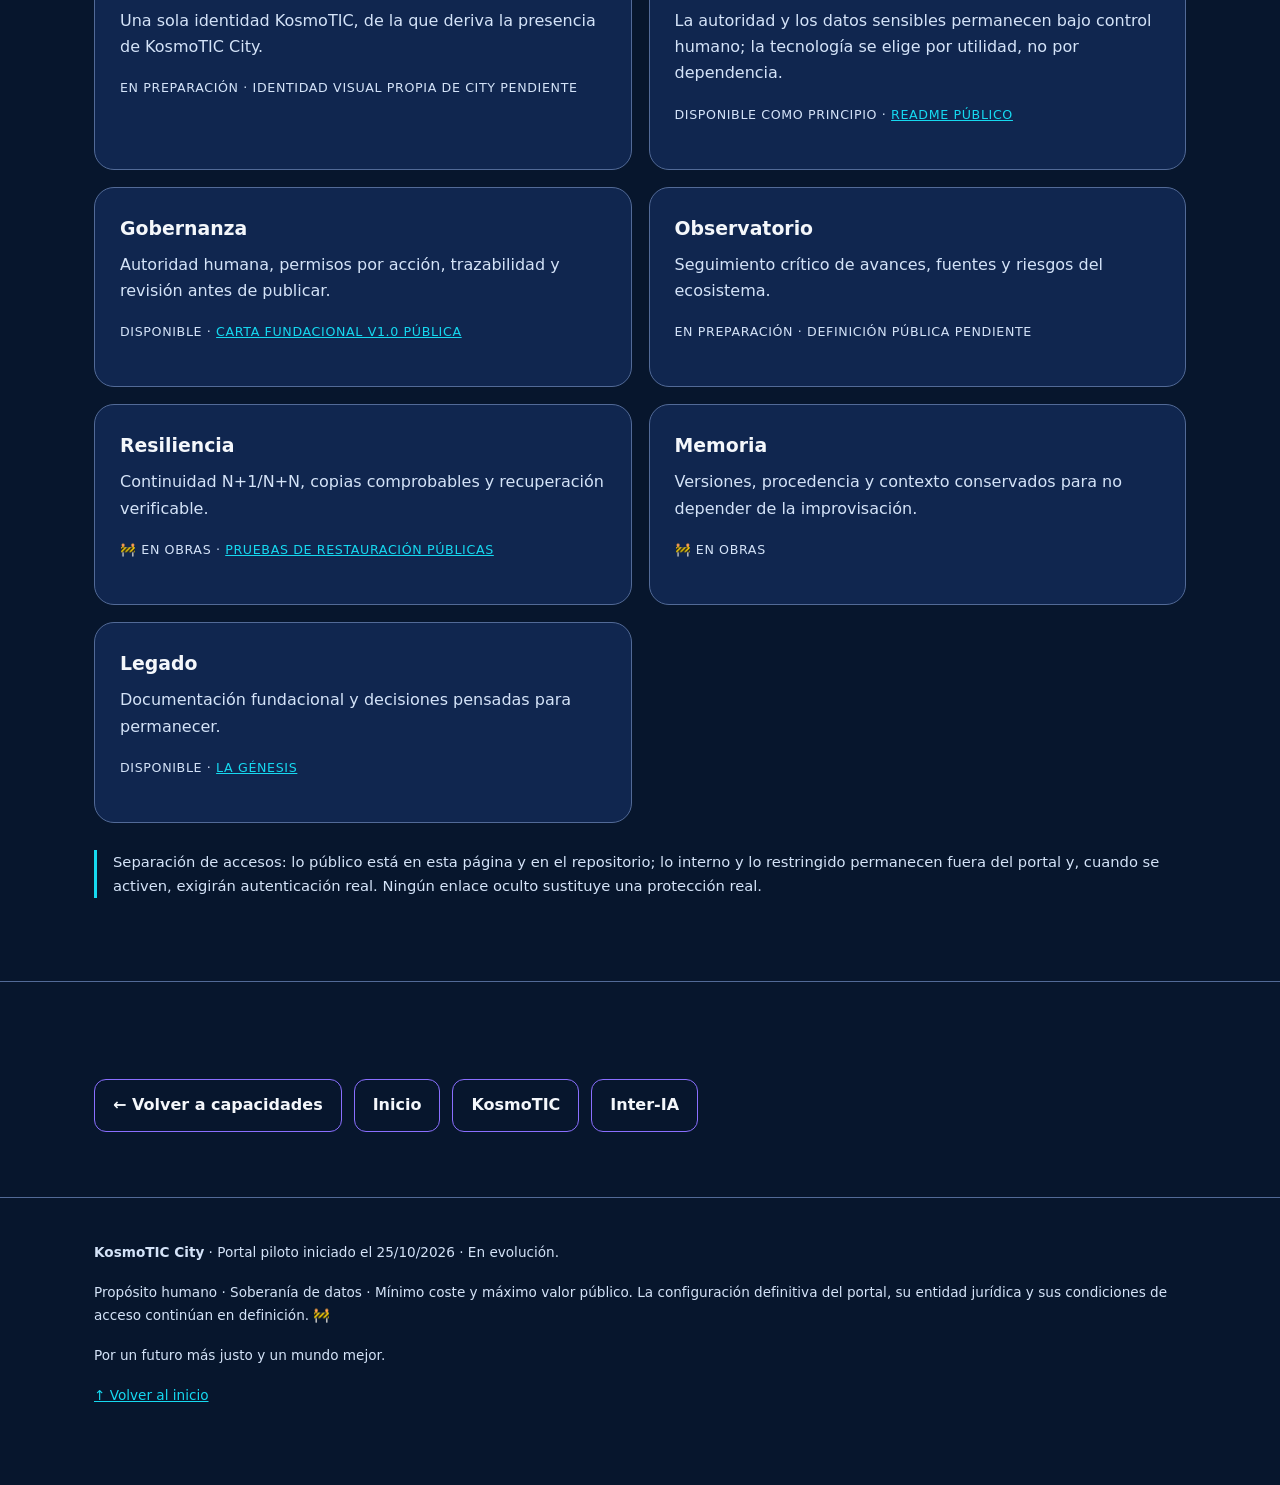
==== commit e4fc11fa: "style: aplicar paleta oficial y contraste a web/city/index.html" ====
--- a/web/city/index.html
+++ b/web/city/index.html
@@ -55,6 +55,21 @@
     .inventory-count{flex-basis:100%;margin:0;font-size:.91rem;color:var(--soft)}
     .inventory-list li[hidden]{display:none}
   </style>
+  <link rel="stylesheet" href="../css/kosmotic-palette.css">
+  <style>
+  /* Ajustes cromáticos KosmoTIC · aislados en rama de diseño */
+  :root{--base:#07162D;--panel:#10264F;--ink:#F4F7FB;--soft:#D4E3F8;--cyan:#16D9F0;--line:#526A97;--lime:#FFAD62}
+  body{background:var(--kos-deep);color:var(--kos-light)}
+  .mast{background:#07162Df5}
+  .hero{background:radial-gradient(ellipse at 83% 23%,#7444C58c,transparent 55%),linear-gradient(125deg,#07162D,#143D8D 55%,#7444C5)}
+  h1,h2,h3,.card h3,.lesson h3{color:#F4F7FB}
+  .cta{background:#16D9F0;color:#07162D}
+  .cta.secondary{color:#F4F7FB;border-color:#8A6FFF}
+  .card{background:#10264F;border-color:#526A97}
+  .tag{color:#28C9A3}
+  .map-links a{color:#F4F7FB}
+  @media(max-width:520px){h1{font-size:clamp(2rem,9vw,3.3rem);line-height:1.12}.hero{padding:45px 0}}
+  </style>
 </head>
 <body>
 <a class="skip-link" href="#contenido">Saltar al contenido</a>
--- a/web/css/kosmotic-palette.css
+++ b/web/css/kosmotic-palette.css
@@ -0,0 +1,12 @@
+/* KOS-WEB-CROMATICA-20261101-V1.0 · paleta y contraste */
+:root{
+ --kos-deep:#07162D;--kos-blue:#143D8D;--kos-cyan:#16D9F0;
+ --kos-turquoise:#28C9A3;--kos-violet:#7444C5;--kos-magenta:#D946B6;
+ --kos-amber:#FFAD62;--kos-light:#F4F7FB;--kos-aqua:#00E6FF;--kos-lavender:#8A6FFF;
+ --kos-gradient:linear-gradient(125deg,#07162D 0%,#143D8D 45%,#7444C5 76%,#D946B6 125%);
+}
+html{scroll-behavior:smooth}
+body{overflow-wrap:break-word}
+:where(h1,h2,h3,p,a,button){overflow-wrap:break-word}
+:where(button,a,input,summary):focus-visible{outline:3px solid var(--kos-amber);outline-offset:3px}
+@media(prefers-reduced-motion:reduce){html{scroll-behavior:auto!important}*,*::before,*::after{animation-duration:.01ms!important;animation-iteration-count:1!important;transition-duration:.01ms!important}}
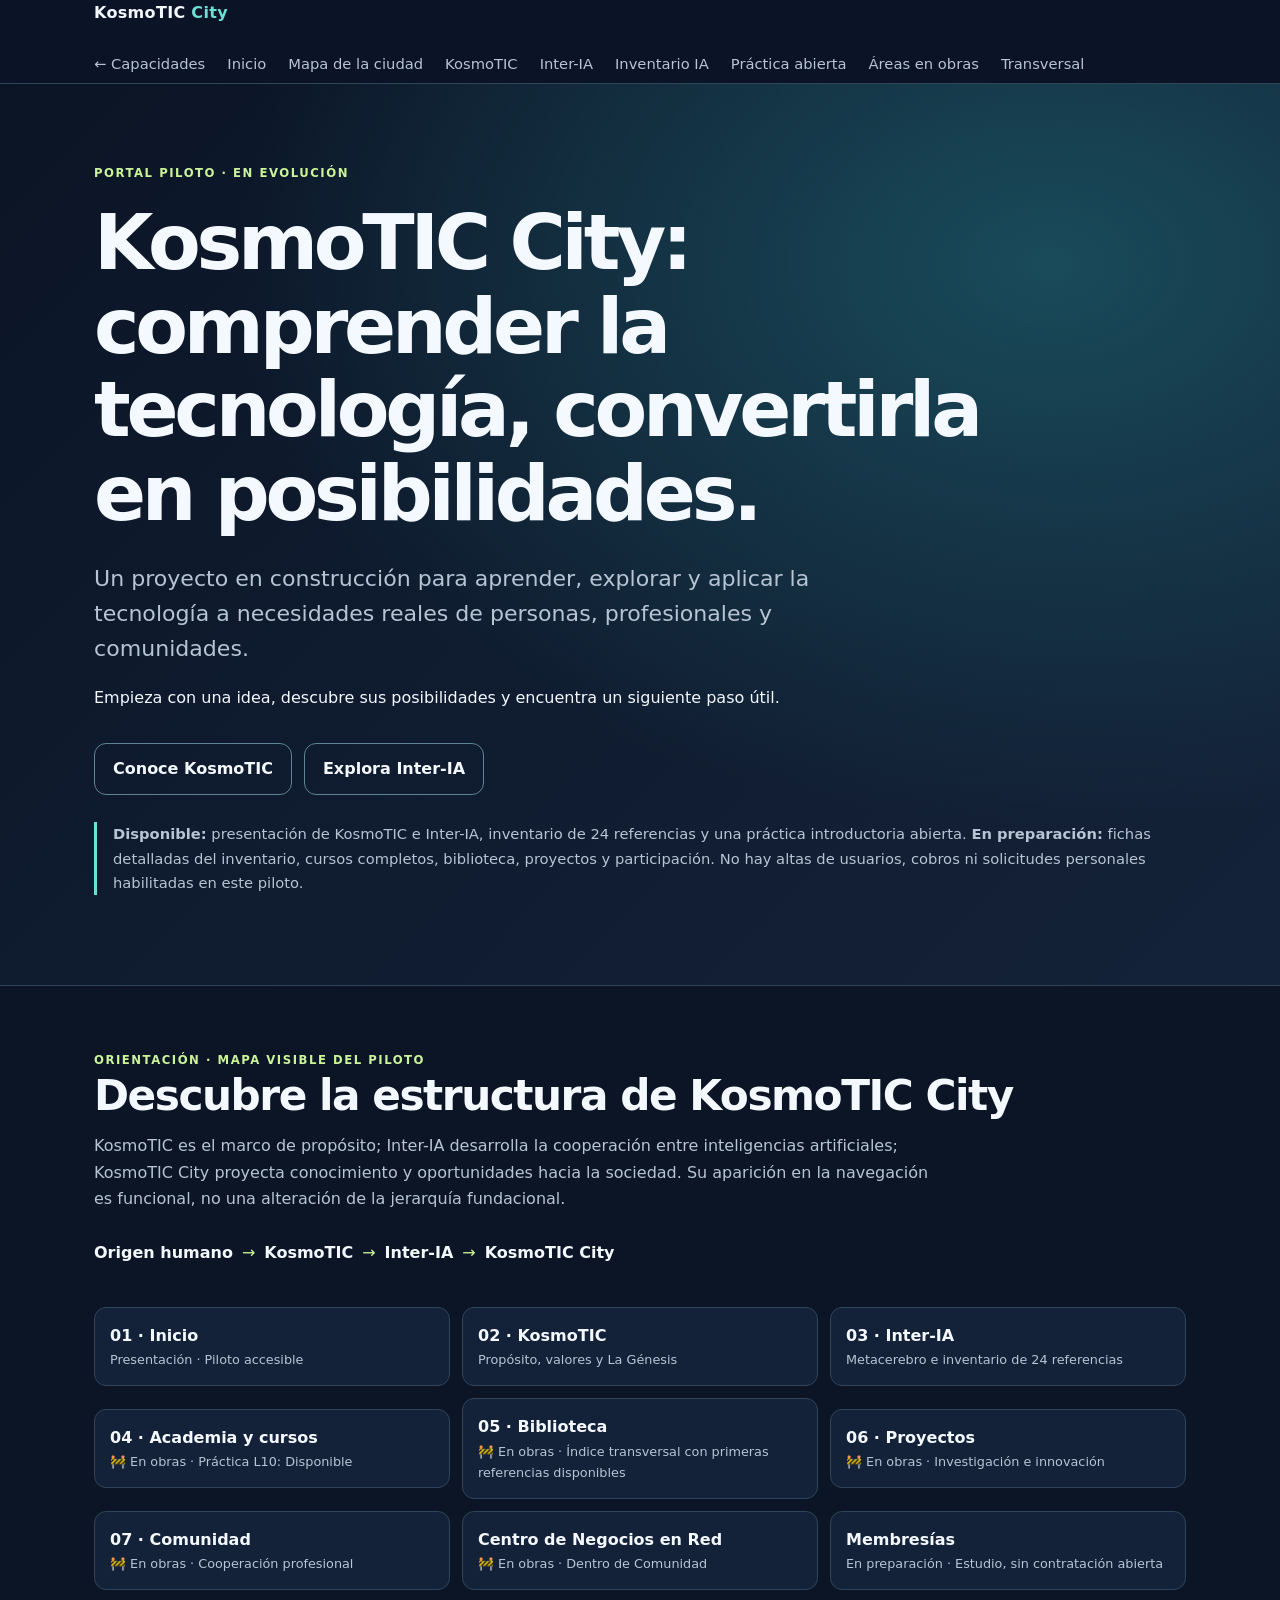
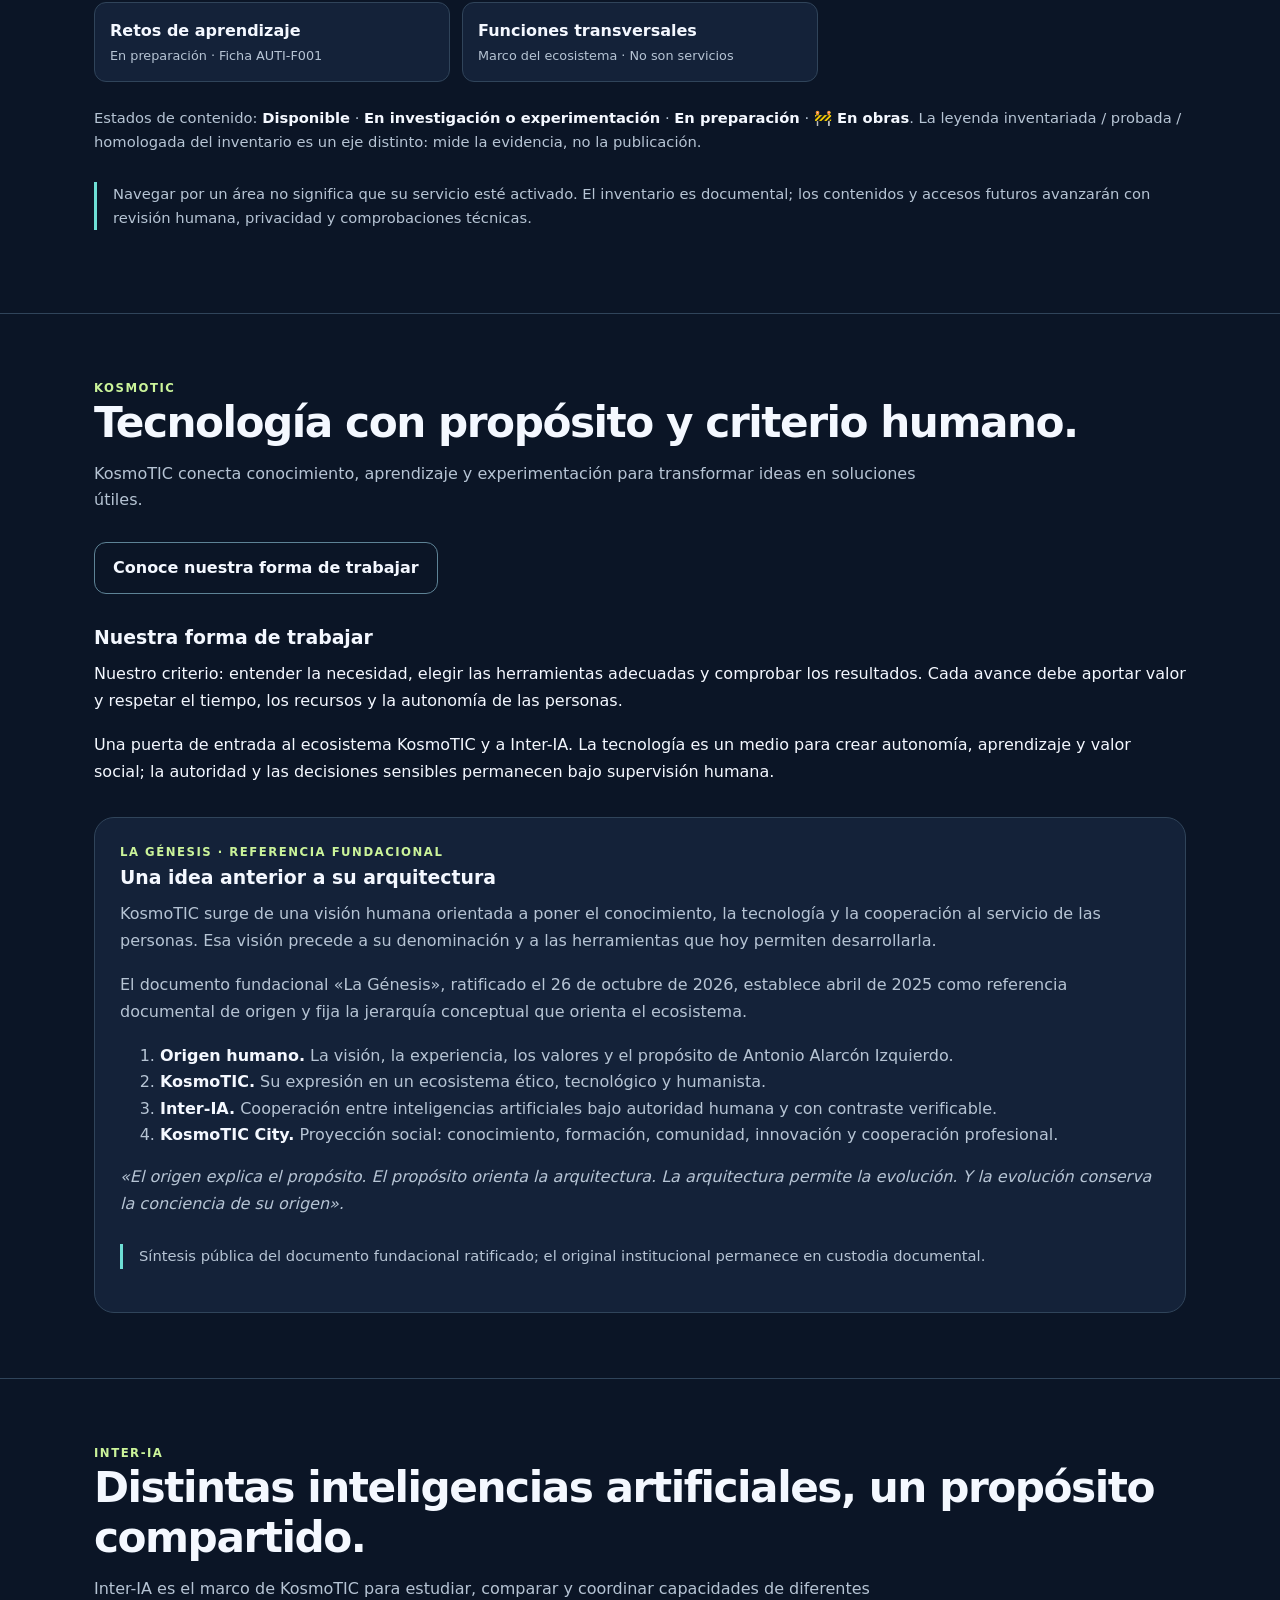
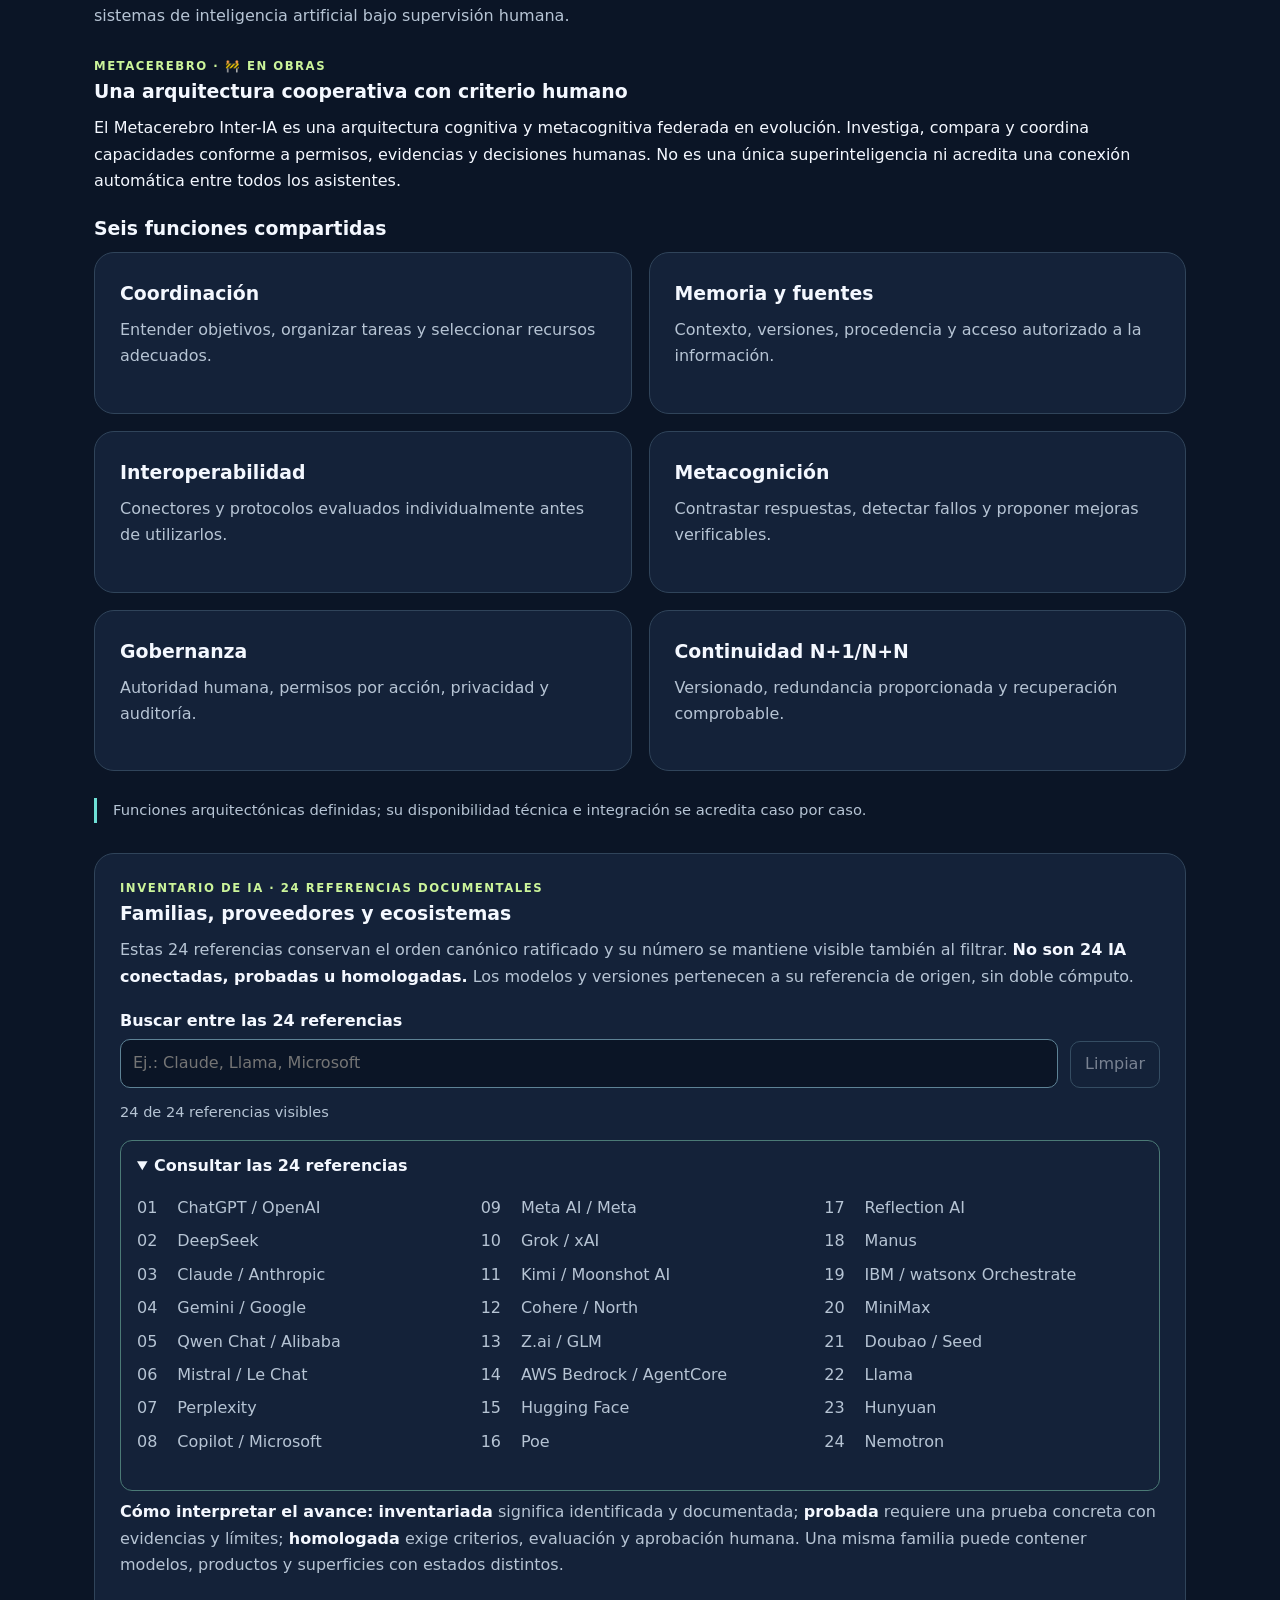
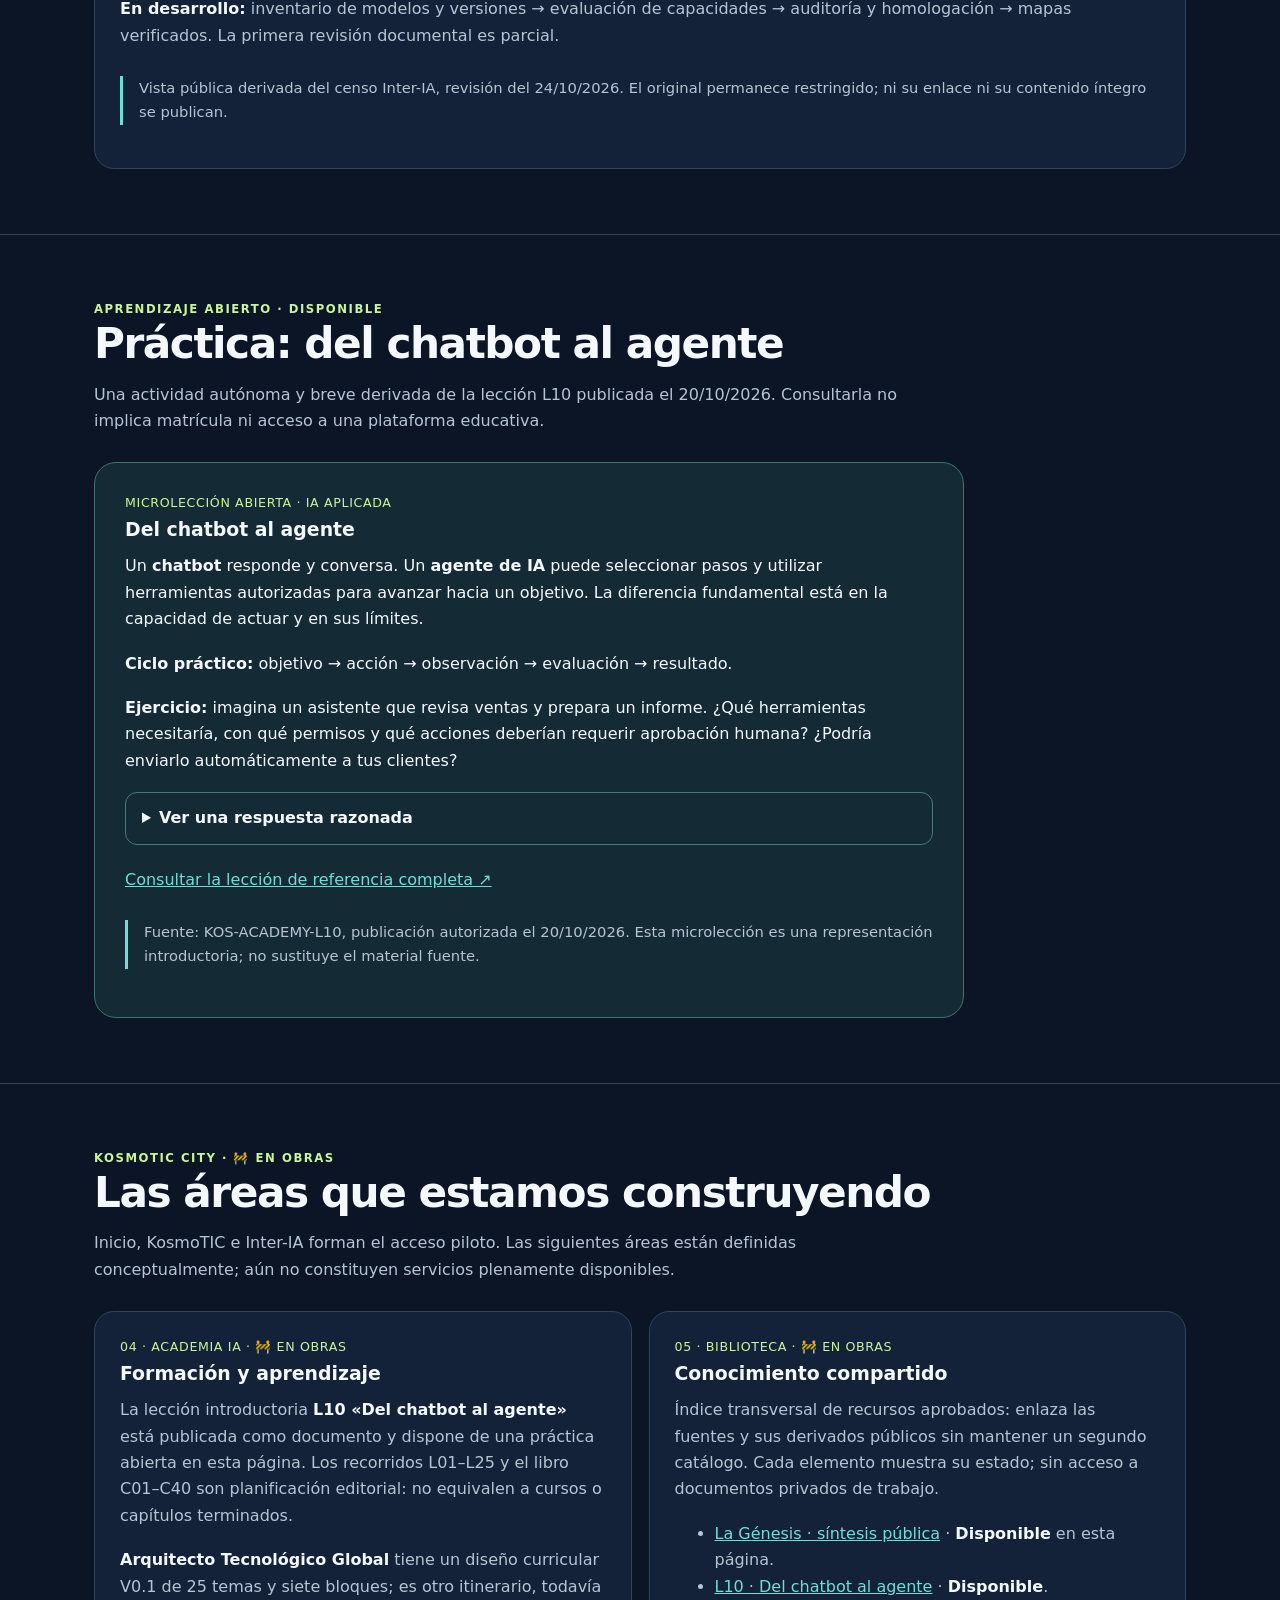
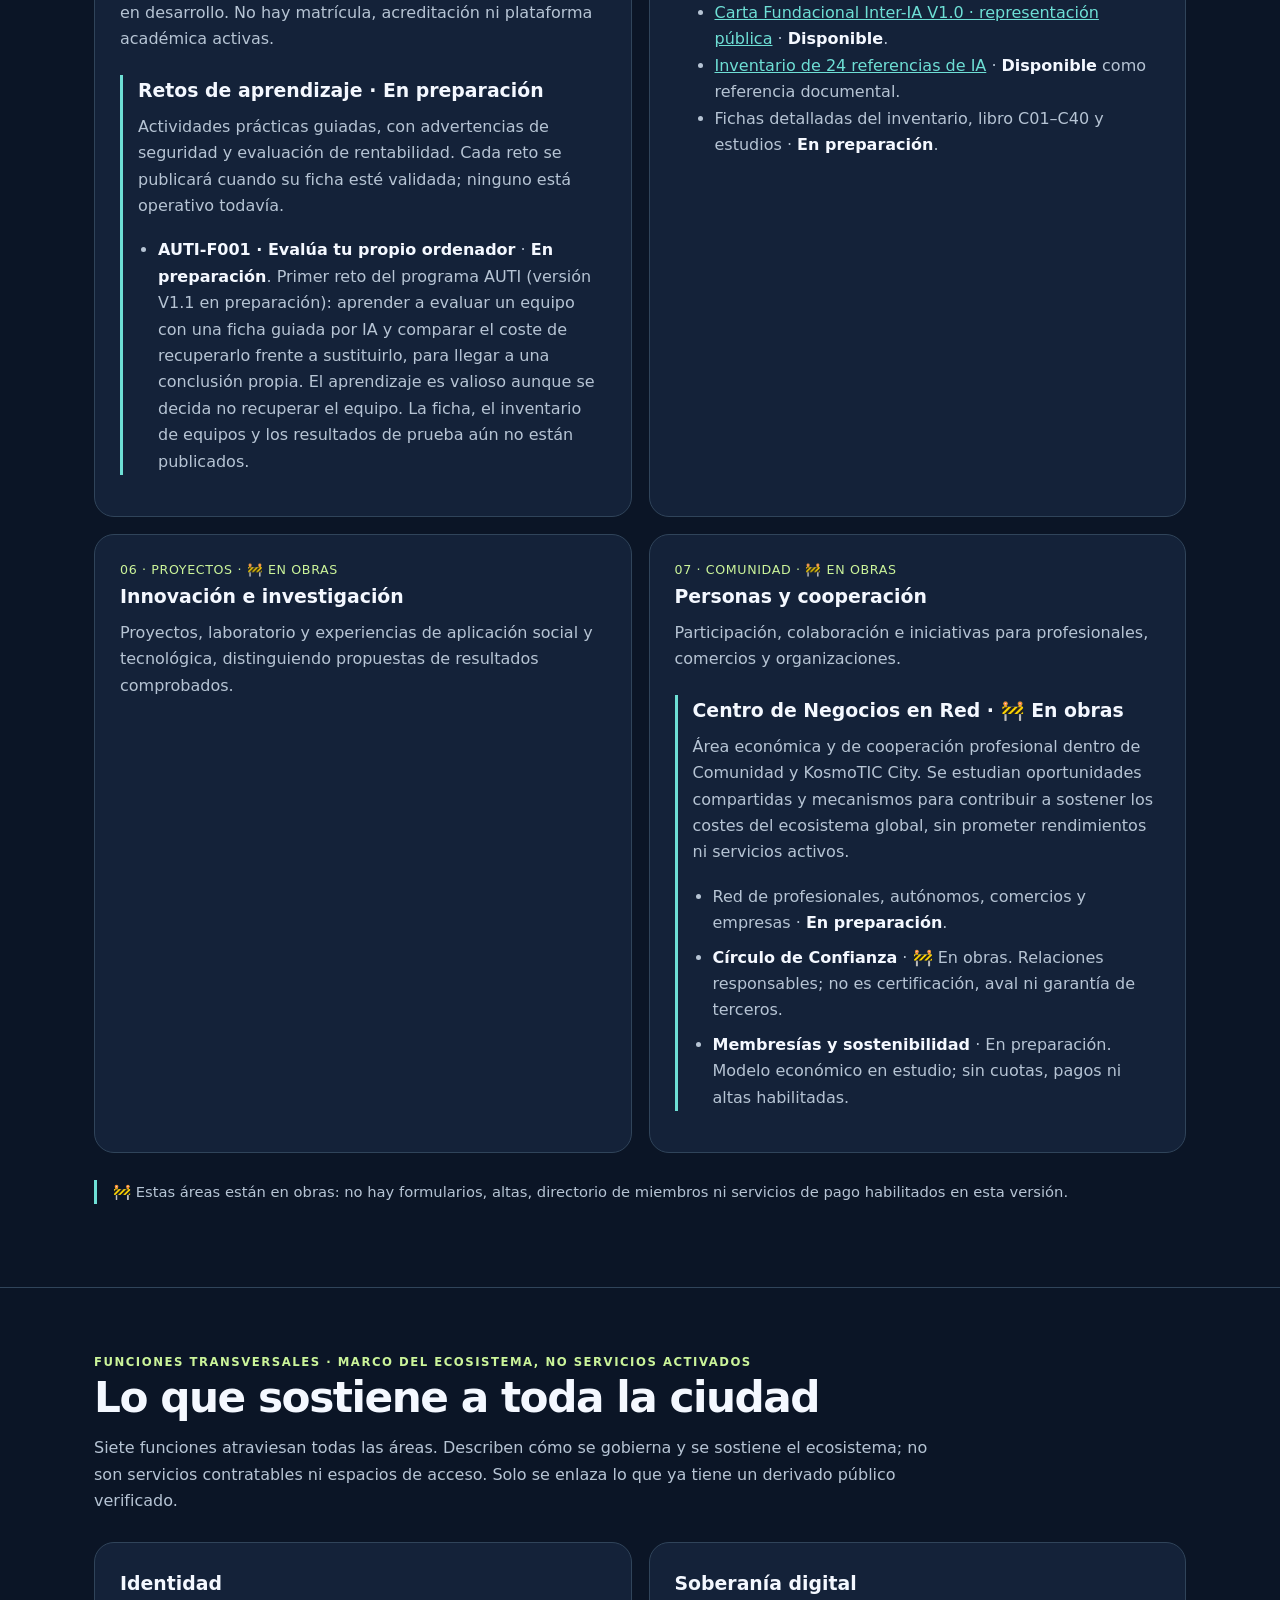
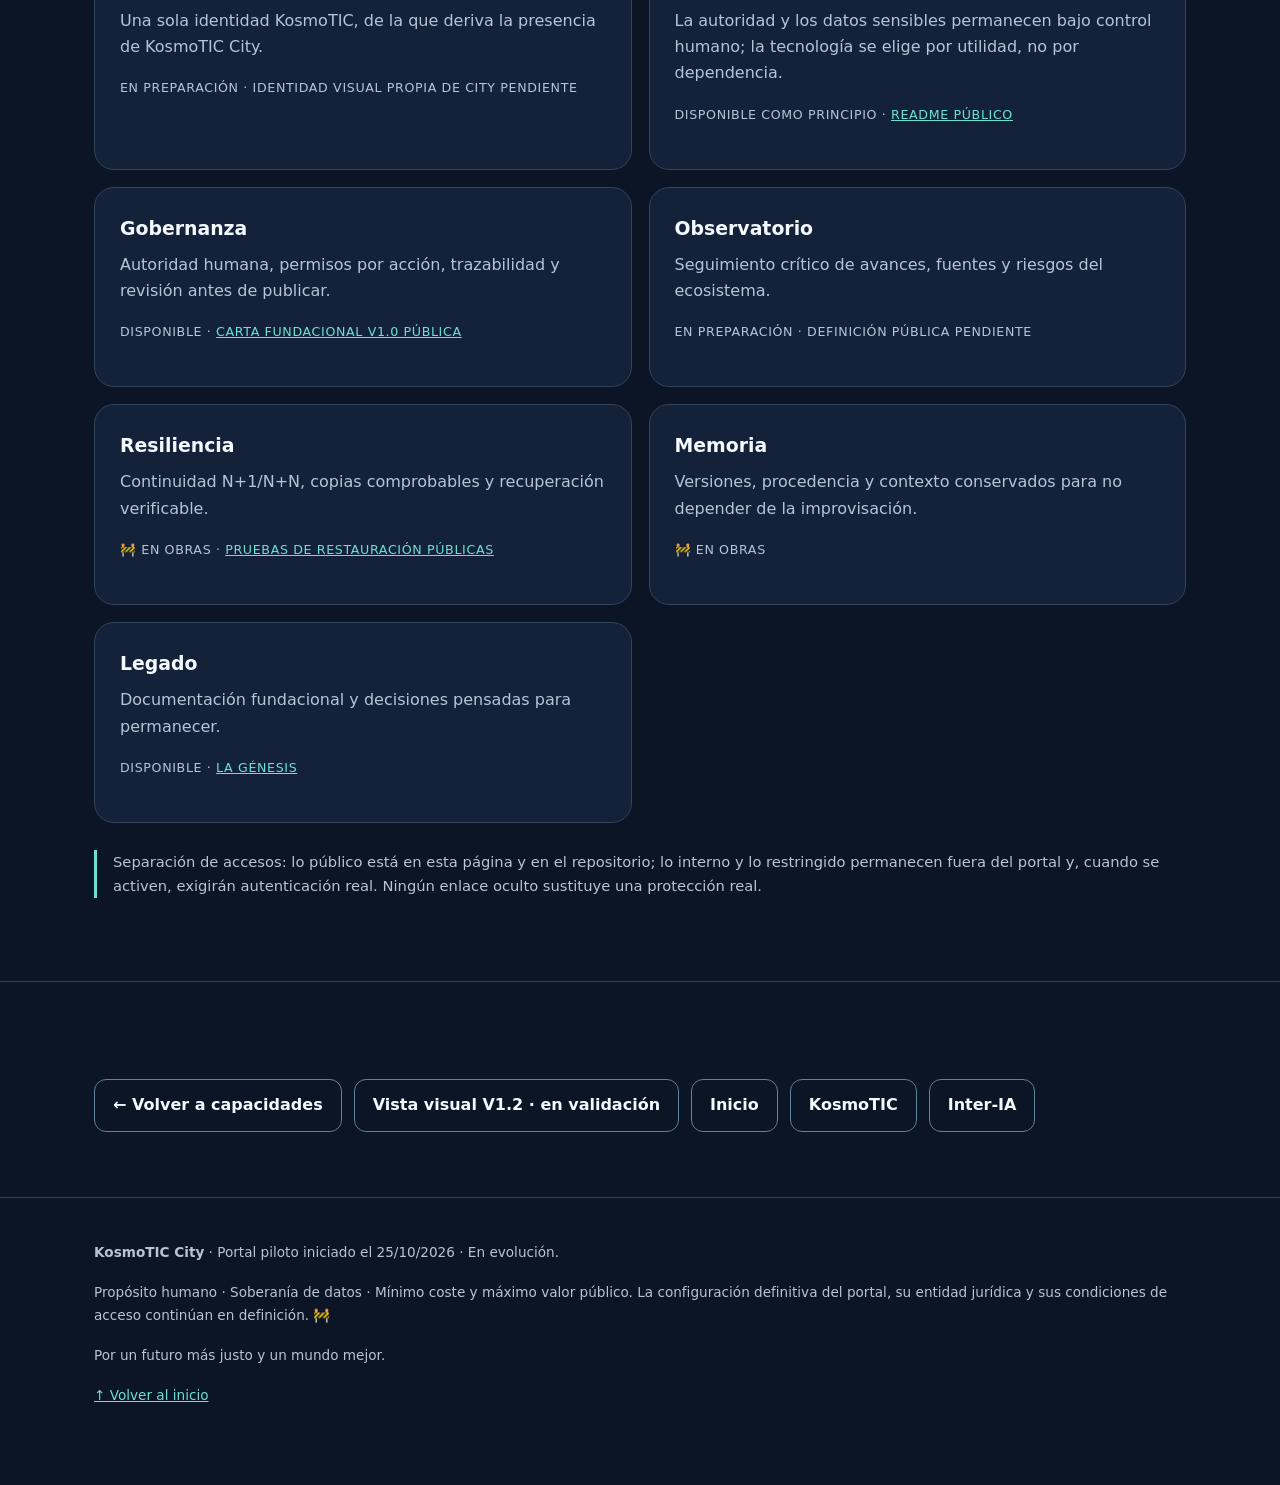
==== commit f50d0ad2: "feat(city): enlace a vista visual V1.2 (en validación) en accesos finales" ====
--- a/web/city/index.html
+++ b/web/city/index.html
@@ -55,21 +55,6 @@
     .inventory-count{flex-basis:100%;margin:0;font-size:.91rem;color:var(--soft)}
     .inventory-list li[hidden]{display:none}
   </style>
-  <link rel="stylesheet" href="../css/kosmotic-palette.css">
-  <style>
-  /* Ajustes cromáticos KosmoTIC · aislados en rama de diseño */
-  :root{--base:#07162D;--panel:#10264F;--ink:#F4F7FB;--soft:#D4E3F8;--cyan:#16D9F0;--line:#526A97;--lime:#FFAD62}
-  body{background:var(--kos-deep);color:var(--kos-light)}
-  .mast{background:#07162Df5}
-  .hero{background:radial-gradient(ellipse at 83% 23%,#7444C58c,transparent 55%),linear-gradient(125deg,#07162D,#143D8D 55%,#7444C5)}
-  h1,h2,h3,.card h3,.lesson h3{color:#F4F7FB}
-  .cta{background:#16D9F0;color:#07162D}
-  .cta.secondary{color:#F4F7FB;border-color:#8A6FFF}
-  .card{background:#10264F;border-color:#526A97}
-  .tag{color:#28C9A3}
-  .map-links a{color:#F4F7FB}
-  @media(max-width:520px){h1{font-size:clamp(2rem,9vw,3.3rem);line-height:1.12}.hero{padding:45px 0}}
-  </style>
 </head>
 <body>
 <a class="skip-link" href="#contenido">Saltar al contenido</a>
@@ -258,6 +243,7 @@
   <section id="navegacion-final" aria-label="Navegación final"><div class="shell">
     <nav class="actions" aria-label="Accesos finales de KosmoTIC City">
       <a class="cta secondary" href="../index.html">← Volver a capacidades</a>
+      <a class="cta secondary" href="./v1-2/">Vista visual V1.2 · en validación</a>
       <a class="cta secondary" href="#inicio">Inicio</a>
       <a class="cta secondary" href="#kosmotic">KosmoTIC</a>
       <a class="cta secondary" href="#inter-ia">Inter-IA</a>
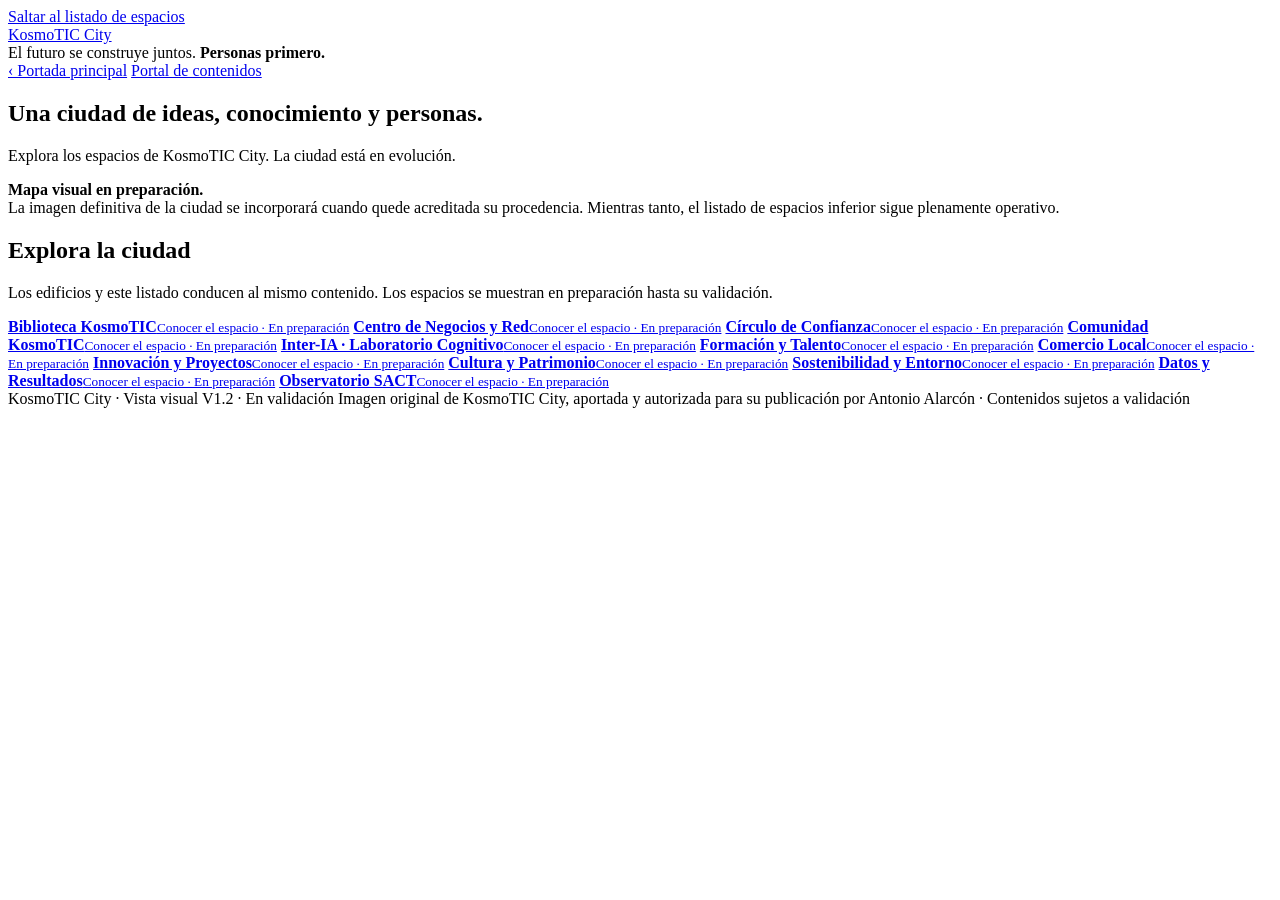
==== commit a1340d75: "V1.2: /city/ sirve la vista visual (portal preservado en portal/, enlaces heredados redirigidos)" ====
--- a/web/city/index.html
+++ b/web/city/index.html
@@ -1,351 +1,68 @@
 <!doctype html>
 <html lang="es">
 <head>
-  <meta charset="utf-8">
-  <meta name="viewport" content="width=device-width,initial-scale=1">
-  <meta name="theme-color" content="#0b1526">
-  <meta name="description" content="KosmoTIC City: una ciudad digital para aprender, investigar, colaborar y conectar personas y empresas. Portal piloto.">
-  <title>KosmoTIC City · Aprender, conectar, transformar</title>
-  <style>
-    :root{color-scheme:dark;--base:#0b1526;--panel:#142239;--ink:#f4f8ff;--soft:#b6c4d4;--cyan:#6edfd5;--line:#30445a;--lime:#cbf49a}
-    *{box-sizing:border-box}html{scroll-behavior:smooth}body{overflow-wrap:anywhere;margin:0;background:var(--base);color:var(--ink);font:16px/1.65 system-ui,-apple-system,Segoe UI,sans-serif}
-    a{color:var(--cyan)}a:focus-visible,button:focus-visible,summary:focus-visible{outline:3px solid var(--lime);outline-offset:4px}
-    .skip-link{position:absolute;left:-9999px;top:0;z-index:100;background:var(--lime);color:#07242b;font-weight:700;padding:10px 16px;border-radius:0 0 12px 0}
-    .skip-link:focus-visible{left:0;outline-color:#07242b}
-    .shell{max-width:1140px;margin:auto;padding:0 24px}.mast{border-bottom:1px solid var(--line);background:#0b1526f2}
-    nav{display:flex;align-items:center;justify-content:space-between;gap:20px;flex-wrap:wrap;padding:16px 0}
-    .brand{font-weight:800;letter-spacing:.02em;text-decoration:none;color:var(--ink);white-space:normal}.brand span{color:var(--cyan)}
-    .navlinks{display:flex;flex-wrap:wrap;gap:10px 22px;font-size:.92rem}.navlinks a{display:inline-block;padding:6px 0;text-decoration:none;color:var(--soft)}.navlinks a:hover{color:var(--ink)}
-    .hero{padding:80px 0 72px;background:radial-gradient(ellipse at 82% 20%,#194b5a 0,transparent 55%),linear-gradient(135deg,#0b1526,#142239)}
-    .tag{letter-spacing:.13em;text-transform:uppercase;color:var(--lime);font-weight:750;font-size:.73rem}
-    h1{font-size:clamp(2.5rem,6vw,5rem);line-height:1.09;letter-spacing:-.055em;margin:18px 0 25px;max-width:950px;overflow-wrap:anywhere}
-    .intro{color:var(--soft);font-size:clamp(1.08rem,2.3vw,1.38rem);max-width:820px;line-height:1.6}
-    .actions{display:flex;gap:12px;flex-wrap:wrap;margin-top:32px}nav.actions{justify-content:flex-start;padding:0}
-    .cta{display:inline-block;background:var(--cyan);color:#07242b;border-radius:12px;padding:12px 18px;text-decoration:none;font-weight:800}
-    .cta.secondary{background:transparent;color:var(--ink);border:1px solid #5e8396}
-    main section{padding:65px 0;border-top:1px solid var(--line)}h2{font-size:clamp(1.8rem,3.3vw,2.65rem);line-height:1.2;margin:0 0 12px;letter-spacing:-.035em}
-    h3{font-size:1.18rem;margin:0 0 8px}p{margin:8px 0 18px}.sub{color:var(--soft);max-width:840px;margin-bottom:28px}
-    .grid{display:grid;grid-template-columns:repeat(3,minmax(0,1fr));gap:17px}.grid.two{grid-template-columns:repeat(2,minmax(0,1fr))}
-    .card{background:var(--panel);border:1px solid var(--line);border-radius:20px;padding:25px;min-width:0}
-    .card p,.card li{color:var(--soft)}.card strong{color:var(--ink)}.micro{font-size:.79rem;color:var(--lime);text-transform:uppercase;letter-spacing:.05em}
-    .lesson{background:#142a34;border:1px solid #3b766d;border-radius:22px;padding:30px;max-width:870px}
-    .lesson ol{padding-left:22px}.lesson li{margin-bottom:8px}details{border:1px solid #4b7a76;border-radius:12px;padding:12px 16px;margin-top:14px}
-    summary{cursor:pointer;font-weight:700}details p{margin-top:15px}
-    .note{font-size:.92rem;color:var(--soft);border-left:3px solid var(--cyan);padding-left:16px;margin-top:27px}
-    .route{display:flex;flex-wrap:wrap;align-items:center;gap:9px;margin:20px 0 24px;color:var(--soft)}.route strong{color:var(--ink)}.route .arrow{color:var(--lime)}
-    .map-links{display:grid;grid-template-columns:repeat(3,minmax(0,1fr));gap:12px}.map-links a{display:block;padding:15px;border-radius:12px;border:1px solid var(--line);background:var(--panel);text-decoration:none;color:var(--ink);font-weight:650}
-    .map-links a:hover{border-color:var(--cyan)}.map-links small{display:block;color:var(--soft);font-size:.8rem;font-weight:400}
-    .subarea{border-left:3px solid var(--cyan);padding-left:15px;margin-top:22px}.estados{font-size:.92rem;color:var(--soft)}.estados strong{color:var(--ink)}.subarea ul{padding-left:20px}.subarea li{margin:8px 0}
-    @media(min-width:801px){.mast{position:sticky;top:0;z-index:50}[id]{scroll-margin-top:150px}}
-    @media(max-width:800px){.map-links{grid-template-columns:repeat(2,minmax(0,1fr))}}@media(max-width:520px){.map-links{grid-template-columns:1fr}}
-    .inventory-list{columns:3;column-gap:25px;padding-left:0;list-style:none}.ref-num{display:inline-block;min-width:2.2em;color:var(--soft);font-variant-numeric:tabular-nums}.inventory-list li{break-inside:avoid;margin-bottom:7px}
-    @media(max-width:800px){.inventory-list{columns:2}}@media(max-width:520px){.inventory-list{columns:1}}
-    footer{border-top:1px solid var(--line);padding:35px 0 60px;color:var(--soft);font-size:.85rem}
-    @media(max-width:800px){.grid,.grid.two{grid-template-columns:1fr}.hero{padding:56px 0}.shell{padding:0 18px}main section{padding:45px 0}.navlinks{gap:9px 16px}}
-    @media(prefers-reduced-motion:reduce){html{scroll-behavior:auto}}
-  
-    /* META-INV-01: mejora progresiva de búsqueda, sin fuente paralela */
-    .inventory-controls{display:flex;align-items:end;flex-wrap:wrap;gap:12px;margin:16px 0}
-    .inventory-search-group{flex:1 1 240px}
-    .inventory-search-group label{display:block;font-weight:700;margin-bottom:5px}
-    .inventory-controls input{width:100%;min-height:44px;padding:10px 12px;border:1px solid #5e8396;border-radius:10px;background:var(--base);color:var(--ink);font:inherit}
-    .inventory-controls input:focus-visible,.inventory-controls button:focus-visible{outline:3px solid var(--lime);outline-offset:3px}
-    .inventory-controls button{min-height:44px;padding:9px 14px;border:1px solid #5e8396;border-radius:10px;background:transparent;color:var(--ink);font:inherit;cursor:pointer}
-    .inventory-controls button:disabled{opacity:.45;cursor:default}
-    .inventory-count{flex-basis:100%;margin:0;font-size:.91rem;color:var(--soft)}
-    .inventory-list li[hidden]{display:none}
-  </style>
+<meta charset="utf-8">
+<meta name="viewport" content="width=device-width,initial-scale=1">
+<meta name="theme-color" content="#07162D">
+<meta name="description" content="KosmoTIC City: una ciudad de ideas, conocimiento y personas. Vista visual V1.2 en validación.">
+<title>KosmoTIC City · Vista visual V1.2</title>
+<link rel="stylesheet" href="styles.css">
 </head>
 <body>
-<a class="skip-link" href="#contenido">Saltar al contenido</a>
-<header class="mast">
-  <nav class="shell" aria-label="Navegación principal">
-    <a class="brand" href="#inicio">KosmoTIC<span> City</span></a>
-    <div class="navlinks">
-      <a href="../index.html">← Capacidades</a><a href="#inicio">Inicio</a><a href="#mapa">Mapa de la ciudad</a><a href="#kosmotic">KosmoTIC</a><a href="#inter-ia">Inter-IA</a><a href="#inventario">Inventario IA</a><a href="#practica">Práctica abierta</a><a href="#areas">Áreas en obras</a><a href="#principios">Transversal</a>
-    </div>
-  </nav>
+<a class="skip" href="#espacios">Saltar al listado de espacios</a>
+<header class="top">
+<a class="brand" href="#inicio" aria-label="KosmoTIC City, inicio">KosmoTIC <span>City</span></a>
+<div class="motto">El futuro se construye juntos. <strong>Personas primero.</strong></div>
 </header>
-<div class="hero" id="inicio">
-  <div class="shell">
-    <div class="tag">Portal piloto · En evolución</div>
-    <h1>KosmoTIC City: comprender la tecnología, convertirla en posibilidades.</h1>
-    <p class="intro">Un proyecto en construcción para aprender, explorar y aplicar la tecnología a necesidades reales de personas, profesionales y comunidades.</p>
-    <p>Empieza con una idea, descubre sus posibilidades y encuentra un siguiente paso útil.</p>
-    <div class="actions">
-      <a class="cta secondary" href="#kosmotic">Conoce KosmoTIC</a>
-      <a class="cta secondary" href="#inter-ia">Explora Inter-IA</a>
-    </div>
-    <p class="note"><strong>Disponible:</strong> presentación de KosmoTIC e Inter-IA, inventario de 24 referencias y una práctica introductoria abierta. <strong>En preparación:</strong> fichas detalladas del inventario, cursos completos, biblioteca, proyectos y participación. No hay altas de usuarios, cobros ni solicitudes personales habilitadas en este piloto.</p>
-  </div>
+<nav class="crumbs" aria-label="Ruta de navegación">
+<a href="../index.html">‹ Portada principal</a>
+<a href="./portal/">Portal de contenidos</a>
+</nav>
+<main id="inicio">
+<section class="intro" aria-labelledby="city-title">
+<h1 id="city-title">Una ciudad de ideas, conocimiento y personas.</h1>
+<p>Explora los espacios de KosmoTIC City. La ciudad está en evolución.</p>
+</section>
+<section class="scene" id="mapa-visual" aria-label="Mapa visual de KosmoTIC City">
+<img src="assets/ciudad-v1-2.jpeg" alt="Vista aérea ilustrada de KosmoTIC City de noche: edificios de cristal conectados por caminos luminosos alrededor de una plaza central, con el arco de entrada al frente. Usa los accesos superpuestos o el listado inferior para explorar." width="1672" height="941" onerror="document.getElementById('mapa-visual').hidden=true;document.getElementById('mapa-pendiente').hidden=false">
+<div class="hotspots" id="hotspots"></div>
+<div class="iconmenu" id="iconmenu" role="navigation" aria-label="Menú de la ciudad"></div>
+</section>
+<div class="scene-pending" id="mapa-pendiente" hidden>
+<strong>Mapa visual en preparación.</strong><br>
+La imagen definitiva de la ciudad se incorporará cuando quede acreditada su procedencia. Mientras tanto, el listado de espacios inferior sigue plenamente operativo.
 </div>
-<main id="contenido" tabindex="-1">
-  <section id="mapa" aria-labelledby="mapa-titulo"><div class="shell">
-    <div class="tag">Orientación · Mapa visible del piloto</div>
-    <h2 id="mapa-titulo">Descubre la estructura de KosmoTIC City</h2>
-    <p class="sub">KosmoTIC es el marco de propósito; Inter-IA desarrolla la cooperación entre inteligencias artificiales; KosmoTIC City proyecta conocimiento y oportunidades hacia la sociedad. Su aparición en la navegación es funcional, no una alteración de la jerarquía fundacional.</p>
-    <div class="route" aria-label="Jerarquía conceptual"><strong>Origen humano</strong><span class="arrow" aria-hidden="true">→</span><strong>KosmoTIC</strong><span class="arrow" aria-hidden="true">→</span><strong>Inter-IA</strong><span class="arrow" aria-hidden="true">→</span><strong>KosmoTIC City</strong></div>
-    <nav class="map-links" aria-label="Mapa de contenidos de KosmoTIC City">
-      <a href="#inicio">01 · Inicio<small>Presentación · Piloto accesible</small></a>
-      <a href="#kosmotic">02 · KosmoTIC<small>Propósito, valores y La Génesis</small></a>
-      <a href="#inter-ia">03 · Inter-IA<small>Metacerebro e inventario de 24 referencias</small></a>
-      <a href="#academia-city">04 · Academia y cursos<small>🚧 En obras · Práctica L10: Disponible</small></a>
-      <a href="#biblioteca-city">05 · Biblioteca<small>🚧 En obras · Índice transversal con primeras referencias disponibles</small></a>
-      <a href="#proyectos-city">06 · Proyectos<small>🚧 En obras · Investigación e innovación</small></a>
-      <a href="#comunidad-city">07 · Comunidad<small>🚧 En obras · Cooperación profesional</small></a>
-      <a href="#negocios-city">Centro de Negocios en Red<small>🚧 En obras · Dentro de Comunidad</small></a>
-      <a href="#membresias-city">Membresías<small>En preparación · Estudio, sin contratación abierta</small></a>
-      <a href="#retos">Retos de aprendizaje<small>En preparación · Ficha AUTI-F001</small></a>
-      <a href="#principios">Funciones transversales<small>Marco del ecosistema · No son servicios</small></a>
-    </nav>
-    <p class="estados">Estados de contenido: <strong>Disponible</strong> · <strong>En investigación o experimentación</strong> · <strong>En preparación</strong> · <strong>🚧 En obras</strong>. La leyenda inventariada / probada / homologada del inventario es un eje distinto: mide la evidencia, no la publicación.</p>
-    <p class="note">Navegar por un área no significa que su servicio esté activado. El inventario es documental; los contenidos y accesos futuros avanzarán con revisión humana, privacidad y comprobaciones técnicas.</p>
-  </div></section>
-  <section id="kosmotic"><div class="shell">
-    <div class="tag">KosmoTIC</div>
-    <h2>Tecnología con propósito y criterio humano.</h2>
-    <p class="sub">KosmoTIC conecta conocimiento, aprendizaje y experimentación para transformar ideas en soluciones útiles.</p>
-    <a class="cta secondary" href="#proposito">Conoce nuestra forma de trabajar</a>
-    <div id="proposito" style="margin-top:28px">
-      <h3>Nuestra forma de trabajar</h3>
-      <p>Nuestro criterio: entender la necesidad, elegir las herramientas adecuadas y comprobar los resultados. Cada avance debe aportar valor y respetar el tiempo, los recursos y la autonomía de las personas.</p>
-      <p>Una puerta de entrada al ecosistema KosmoTIC y a Inter-IA. La tecnología es un medio para crear autonomía, aprendizaje y valor social; la autoridad y las decisiones sensibles permanecen bajo supervisión humana.</p>
-    </div>
-    <!-- Contenido público derivado: KOS-GEN-20261026-V1.0 · 26/10/2026.
-         Fuente institucional en Drive, sin enlace público ni sincronización automática. -->
-    <div id="genesis" class="card" style="margin-top:32px" aria-labelledby="genesis-titulo">
-      <div class="tag">La Génesis · Referencia fundacional</div>
-      <h3 id="genesis-titulo">Una idea anterior a su arquitectura</h3>
-      <p>KosmoTIC surge de una visión humana orientada a poner el conocimiento, la tecnología y la cooperación al servicio de las personas. Esa visión precede a su denominación y a las herramientas que hoy permiten desarrollarla.</p>
-      <p>El documento fundacional «La Génesis», ratificado el 26 de octubre de 2026, establece abril de 2025 como referencia documental de origen y fija la jerarquía conceptual que orienta el ecosistema.</p>
-      <ol aria-label="Jerarquía fundacional">
-        <li><strong>Origen humano.</strong> La visión, la experiencia, los valores y el propósito de Antonio Alarcón Izquierdo.</li>
-        <li><strong>KosmoTIC.</strong> Su expresión en un ecosistema ético, tecnológico y humanista.</li>
-        <li><strong>Inter-IA.</strong> Cooperación entre inteligencias artificiales bajo autoridad humana y con contraste verificable.</li>
-        <li><strong>KosmoTIC City.</strong> Proyección social: conocimiento, formación, comunidad, innovación y cooperación profesional.</li>
-      </ol>
-      <p><em>«El origen explica el propósito. El propósito orienta la arquitectura. La arquitectura permite la evolución. Y la evolución conserva la conciencia de su origen».</em></p>
-      <p class="note">Síntesis pública del documento fundacional ratificado; el original institucional permanece en custodia documental.</p>
-    </div>
-  </div></section>
-  <section id="inter-ia"><div class="shell">
-    <div class="tag">Inter-IA</div>
-    <h2>Distintas inteligencias artificiales, un propósito compartido.</h2>
-    <p class="sub">Inter-IA es el marco de KosmoTIC para estudiar, comparar y coordinar capacidades de diferentes sistemas de inteligencia artificial bajo supervisión humana.</p>
-    <div id="metacerebro">
-      <div class="tag">Metacerebro · 🚧 En obras</div>
-      <h3>Una arquitectura cooperativa con criterio humano</h3>
-      <p>El Metacerebro Inter-IA es una arquitectura cognitiva y metacognitiva federada en evolución. Investiga, compara y coordina capacidades conforme a permisos, evidencias y decisiones humanas. No es una única superinteligencia ni acredita una conexión automática entre todos los asistentes.</p>
-      <h3>Seis funciones compartidas</h3>
-      <div class="grid two">
-        <article class="card"><h3>Coordinación</h3><p>Entender objetivos, organizar tareas y seleccionar recursos adecuados.</p></article>
-        <article class="card"><h3>Memoria y fuentes</h3><p>Contexto, versiones, procedencia y acceso autorizado a la información.</p></article>
-        <article class="card"><h3>Interoperabilidad</h3><p>Conectores y protocolos evaluados individualmente antes de utilizarlos.</p></article>
-        <article class="card"><h3>Metacognición</h3><p>Contrastar respuestas, detectar fallos y proponer mejoras verificables.</p></article>
-        <article class="card"><h3>Gobernanza</h3><p>Autoridad humana, permisos por acción, privacidad y auditoría.</p></article>
-        <article class="card"><h3>Continuidad N+1/N+N</h3><p>Versionado, redundancia proporcionada y recuperación comprobable.</p></article>
-      </div>
-      <p class="note">Funciones arquitectónicas definidas; su disponibilidad técnica e integración se acredita caso por caso.</p>
-    </div>
-    <div id="inventario" class="card" style="margin-top:30px">
-      <div class="tag">Inventario de IA · 24 referencias documentales</div>
-      <h3>Familias, proveedores y ecosistemas</h3>
-      <p>Estas 24 referencias conservan el orden canónico ratificado y su número se mantiene visible también al filtrar. <strong>No son 24 IA conectadas, probadas u homologadas.</strong> Los modelos y versiones pertenecen a su referencia de origen, sin doble cómputo.</p>
-      <details open><summary>Consultar las 24 referencias</summary>
-      <ol class="inventory-list"><li><span class="ref-num">01</span> ChatGPT / OpenAI</li><li><span class="ref-num">02</span> DeepSeek</li><li><span class="ref-num">03</span> Claude / Anthropic</li><li><span class="ref-num">04</span> Gemini / Google</li><li><span class="ref-num">05</span> Qwen Chat / Alibaba</li><li><span class="ref-num">06</span> Mistral / Le Chat</li><li><span class="ref-num">07</span> Perplexity</li><li><span class="ref-num">08</span> Copilot / Microsoft</li><li><span class="ref-num">09</span> Meta AI / Meta</li><li><span class="ref-num">10</span> Grok / xAI</li><li><span class="ref-num">11</span> Kimi / Moonshot AI</li><li><span class="ref-num">12</span> Cohere / North</li><li><span class="ref-num">13</span> Z.ai / GLM</li><li><span class="ref-num">14</span> AWS Bedrock / AgentCore</li><li><span class="ref-num">15</span> Hugging Face</li><li><span class="ref-num">16</span> Poe</li><li><span class="ref-num">17</span> Reflection AI</li><li><span class="ref-num">18</span> Manus</li><li><span class="ref-num">19</span> IBM / watsonx Orchestrate</li><li><span class="ref-num">20</span> MiniMax</li><li><span class="ref-num">21</span> Doubao / Seed</li><li><span class="ref-num">22</span> Llama</li><li><span class="ref-num">23</span> Hunyuan</li><li><span class="ref-num">24</span> Nemotron</li></ol></details>
-      <p><strong>Cómo interpretar el avance:</strong> <strong>inventariada</strong> significa identificada y documentada; <strong>probada</strong> requiere una prueba concreta con evidencias y límites; <strong>homologada</strong> exige criterios, evaluación y aprobación humana. Una misma familia puede contener modelos, productos y superficies con estados distintos.</p>
-      <p><strong>En desarrollo:</strong> inventario de modelos y versiones → evaluación de capacidades → auditoría y homologación → mapas verificados. La primera revisión documental es parcial.</p>
-      <p class="note">Vista pública derivada del censo Inter-IA, revisión del 24/10/2026. El original permanece restringido; ni su enlace ni su contenido íntegro se publican.</p>
-    </div>
-  </div></section>
-  <section id="practica"><div class="shell">
-    <div class="tag">Aprendizaje abierto · Disponible</div>
-    <h2>Práctica: del chatbot al agente</h2>
-    <p class="sub">Una actividad autónoma y breve derivada de la lección L10 publicada el 20/10/2026. Consultarla no implica matrícula ni acceso a una plataforma educativa.</p>
-    <article class="lesson">
-      <div class="micro">Microlección abierta · IA aplicada</div>
-      <h3>Del chatbot al agente</h3>
-      <p>Un <strong>chatbot</strong> responde y conversa. Un <strong>agente de IA</strong> puede seleccionar pasos y utilizar herramientas autorizadas para avanzar hacia un objetivo. La diferencia fundamental está en la capacidad de actuar y en sus límites.</p>
-      <p><strong>Ciclo práctico:</strong> objetivo → acción → observación → evaluación → resultado.</p>
-      <p><strong>Ejercicio:</strong> imagina un asistente que revisa ventas y prepara un informe. ¿Qué herramientas necesitaría, con qué permisos y qué acciones deberían requerir aprobación humana? ¿Podría enviarlo automáticamente a tus clientes?</p>
-      <details><summary>Ver una respuesta razonada</summary><p>Podría necesitar acceso de solo lectura a ventas y una herramienta de elaboración de informes. Consultar datos, redactar el borrador y enviarlo son acciones distintas. El envío no se autoriza por defecto: requiere permiso específico y supervisión adecuada al riesgo.</p></details>
-      <p style="margin-top:22px"><a href="https://github.com/antonioalarcon/kosmotic-inter-ia-capacidades/blob/main/docs/academia/L10-agentes-ia.md" target="_blank" rel="noopener noreferrer">Consultar la lección de referencia completa ↗</a></p>
-      <p class="note">Fuente: KOS-ACADEMY-L10, publicación autorizada el 20/10/2026. Esta microlección es una representación introductoria; no sustituye el material fuente.</p>
-    </article>
-  </div></section>
-  <section id="areas"><div class="shell">
-    <div class="tag">KosmoTIC City · 🚧 En obras</div>
-    <h2>Las áreas que estamos construyendo</h2>
-    <p class="sub">Inicio, KosmoTIC e Inter-IA forman el acceso piloto. Las siguientes áreas están definidas conceptualmente; aún no constituyen servicios plenamente disponibles.</p>
-    <div class="grid two">
-      <article class="card" id="academia-city">
-        <div class="micro">04 · Academia IA · 🚧 En obras</div>
-        <h3>Formación y aprendizaje</h3>
-        <p>La lección introductoria <strong>L10 «Del chatbot al agente»</strong> está publicada como documento y dispone de una práctica abierta en esta página. Los recorridos L01–L25 y el libro C01–C40 son planificación editorial: no equivalen a cursos o capítulos terminados.</p>
-        <p><strong>Arquitecto Tecnológico Global</strong> tiene un diseño curricular V0.1 de 25 temas y siete bloques; es otro itinerario, todavía en desarrollo. No hay matrícula, acreditación ni plataforma académica activas.</p>
-        <div class="subarea" id="retos">
-          <h3>Retos de aprendizaje · En preparación</h3>
-          <p>Actividades prácticas guiadas, con advertencias de seguridad y evaluación de rentabilidad. Cada reto se publicará cuando su ficha esté validada; ninguno está operativo todavía.</p>
-          <ul>
-            <li id="auti-f001"><strong>AUTI-F001 · Evalúa tu propio ordenador</strong> · <strong>En preparación</strong>. Primer reto del programa AUTI (versión V1.1 en preparación): aprender a evaluar un equipo con una ficha guiada por IA y comparar el coste de recuperarlo frente a sustituirlo, para llegar a una conclusión propia. El aprendizaje es valioso aunque se decida no recuperar el equipo. La ficha, el inventario de equipos y los resultados de prueba aún no están publicados.</li>
-          </ul>
-        </div>
-      </article>
-      <article class="card" id="biblioteca-city">
-        <div class="micro">05 · Biblioteca · 🚧 En obras</div>
-        <h3>Conocimiento compartido</h3>
-        <p>Índice transversal de recursos aprobados: enlaza las fuentes y sus derivados públicos sin mantener un segundo catálogo. Cada elemento muestra su estado; sin acceso a documentos privados de trabajo.</p>
-        <ul>
-          <li><a href="#genesis">La Génesis · síntesis pública</a> · <strong>Disponible</strong> en esta página.</li>
-          <li><a href="https://github.com/antonioalarcon/kosmotic-inter-ia-capacidades/blob/main/docs/academia/L10-agentes-ia.md" target="_blank" rel="noopener noreferrer">L10 · Del chatbot al agente</a> · <strong>Disponible</strong>.</li>
-          <li><a href="https://github.com/antonioalarcon/kosmotic-inter-ia-capacidades/blob/main/docs/inter-ia/carta-fundacional-v1.0.md" target="_blank" rel="noopener noreferrer">Carta Fundacional Inter-IA V1.0 · representación pública</a> · <strong>Disponible</strong>.</li>
-          <li><a href="#inventario">Inventario de 24 referencias de IA</a> · <strong>Disponible</strong> como referencia documental.</li>
-          <li>Fichas detalladas del inventario, libro C01–C40 y estudios · <strong>En preparación</strong>.</li>
-        </ul>
-      </article>
-      <article class="card" id="proyectos-city">
-        <div class="micro">06 · Proyectos · 🚧 En obras</div>
-        <h3>Innovación e investigación</h3>
-        <p>Proyectos, laboratorio y experiencias de aplicación social y tecnológica, distinguiendo propuestas de resultados comprobados.</p>
-      </article>
-      <article class="card" id="comunidad-city">
-        <div class="micro">07 · Comunidad · 🚧 En obras</div>
-        <h3>Personas y cooperación</h3>
-        <p>Participación, colaboración e iniciativas para profesionales, comercios y organizaciones.</p>
-        <div class="subarea" id="negocios-city">
-          <h3>Centro de Negocios en Red · 🚧 En obras</h3>
-          <p>Área económica y de cooperación profesional dentro de Comunidad y KosmoTIC City. Se estudian oportunidades compartidas y mecanismos para contribuir a sostener los costes del ecosistema global, sin prometer rendimientos ni servicios activos.</p>
-          <ul>
-            <li>Red de profesionales, autónomos, comercios y empresas · <strong>En preparación</strong>.</li>
-            <li id="confianza-city"><strong>Círculo de Confianza</strong> · 🚧 En obras. Relaciones responsables; no es certificación, aval ni garantía de terceros.</li>
-            <li id="membresias-city"><strong>Membresías y sostenibilidad</strong> · En preparación. Modelo económico en estudio; sin cuotas, pagos ni altas habilitadas.</li>
-          </ul>
-        </div>
-      </article>
-    </div>
-    <p class="note">🚧 Estas áreas están en obras: no hay formularios, altas, directorio de miembros ni servicios de pago habilitados en esta versión.</p>
-  </div></section>
-  <section id="principios" aria-labelledby="principios-titulo"><div class="shell">
-    <div class="tag">Funciones transversales · Marco del ecosistema, no servicios activados</div>
-    <h2 id="principios-titulo">Lo que sostiene a toda la ciudad</h2>
-    <p class="sub">Siete funciones atraviesan todas las áreas. Describen cómo se gobierna y se sostiene el ecosistema; no son servicios contratables ni espacios de acceso. Solo se enlaza lo que ya tiene un derivado público verificado.</p>
-    <div class="grid two">
-      <article class="card"><h3>Identidad</h3><p>Una sola identidad KosmoTIC, de la que deriva la presencia de KosmoTIC City.</p><p class="micro">En preparación · identidad visual propia de City pendiente</p></article>
-      <article class="card"><h3>Soberanía digital</h3><p>La autoridad y los datos sensibles permanecen bajo control humano; la tecnología se elige por utilidad, no por dependencia.</p><p class="micro">Disponible como principio · <a href="https://github.com/antonioalarcon/kosmotic-inter-ia-capacidades/blob/main/README.md" target="_blank" rel="noopener noreferrer">README público</a></p></article>
-      <article class="card"><h3>Gobernanza</h3><p>Autoridad humana, permisos por acción, trazabilidad y revisión antes de publicar.</p><p class="micro">Disponible · <a href="https://github.com/antonioalarcon/kosmotic-inter-ia-capacidades/blob/main/docs/inter-ia/carta-fundacional-v1.0.md" target="_blank" rel="noopener noreferrer">Carta Fundacional V1.0 pública</a></p></article>
-      <article class="card"><h3>Observatorio</h3><p>Seguimiento crítico de avances, fuentes y riesgos del ecosistema.</p><p class="micro">En preparación · definición pública pendiente</p></article>
-      <article class="card"><h3>Resiliencia</h3><p>Continuidad N+1/N+N, copias comprobables y recuperación verificable.</p><p class="micro">🚧 En obras · <a href="https://github.com/antonioalarcon/kosmotic-inter-ia-capacidades/tree/main/continuidad/pruebas_restauracion" target="_blank" rel="noopener noreferrer">pruebas de restauración públicas</a></p></article>
-      <article class="card"><h3>Memoria</h3><p>Versiones, procedencia y contexto conservados para no depender de la improvisación.</p><p class="micro">🚧 En obras</p></article>
-      <article class="card"><h3>Legado</h3><p>Documentación fundacional y decisiones pensadas para permanecer.</p><p class="micro">Disponible · <a href="#genesis">La Génesis</a></p></article>
-    </div>
-    <p class="note">Separación de accesos: lo público está en esta página y en el repositorio; lo interno y lo restringido permanecen fuera del portal y, cuando se activen, exigirán autenticación real. Ningún enlace oculto sustituye una protección real.</p>
-  </div></section>
-  <section id="navegacion-final" aria-label="Navegación final"><div class="shell">
-    <nav class="actions" aria-label="Accesos finales de KosmoTIC City">
-      <a class="cta secondary" href="../index.html">← Volver a capacidades</a>
-      <a class="cta secondary" href="./v1-2/">Vista visual V1.2 · en validación</a>
-      <a class="cta secondary" href="#inicio">Inicio</a>
-      <a class="cta secondary" href="#kosmotic">KosmoTIC</a>
-      <a class="cta secondary" href="#inter-ia">Inter-IA</a>
-    </nav>
-  </div></section>
+<section class="spaces" id="espacios" aria-labelledby="spaces-title">
+<div class="section-heading"><h2 id="spaces-title">Explora la ciudad</h2>
+<p>Los edificios y este listado conducen al mismo contenido. Los espacios se muestran en preparación hasta su validación.</p></div>
+<nav class="space-grid" id="space-grid" aria-label="Áreas de KosmoTIC City">
+<a class="space-link" href="#biblioteca"><strong>Biblioteca KosmoTIC</strong><small>Conocer el espacio · En preparación</small></a>
+<a class="space-link" href="#negocios"><strong>Centro de Negocios y Red</strong><small>Conocer el espacio · En preparación</small></a>
+<a class="space-link" href="#confianza"><strong>Círculo de Confianza</strong><small>Conocer el espacio · En preparación</small></a>
+<a class="space-link" href="#comunidad"><strong>Comunidad KosmoTIC</strong><small>Conocer el espacio · En preparación</small></a>
+<a class="space-link" href="#inter-ia"><strong>Inter-IA · Laboratorio Cognitivo</strong><small>Conocer el espacio · En preparación</small></a>
+<a class="space-link" href="#formacion"><strong>Formación y Talento</strong><small>Conocer el espacio · En preparación</small></a>
+<a class="space-link" href="#comercio"><strong>Comercio Local</strong><small>Conocer el espacio · En preparación</small></a>
+<a class="space-link" href="#innovacion"><strong>Innovación y Proyectos</strong><small>Conocer el espacio · En preparación</small></a>
+<a class="space-link" href="#cultura"><strong>Cultura y Patrimonio</strong><small>Conocer el espacio · En preparación</small></a>
+<a class="space-link" href="#sostenibilidad"><strong>Sostenibilidad y Entorno</strong><small>Conocer el espacio · En preparación</small></a>
+<a class="space-link" href="#datos"><strong>Datos y Resultados</strong><small>Conocer el espacio · En preparación</small></a>
+<a class="space-link" href="#observatorio"><strong>Observatorio SACT</strong><small>Conocer el espacio · En preparación</small></a>
+</nav>
+</section>
+<section class="detail" id="detalle" tabindex="-1" aria-labelledby="detail-title" hidden>
+<div class="detail-head"><span class="eyebrow">Espacio de KosmoTIC City</span><button id="close-detail" type="button">← Volver a KosmoTIC City</button></div>
+<h2 id="detail-title"></h2>
+<p id="detail-description"></p>
+<p class="status"><span aria-hidden="true">●</span> En preparación · Información pendiente de validar</p>
+<a href="#" class="return content-link" id="content-link" hidden>Ver contenido publicado en el portal</a>
+<a href="#espacios" class="return">Ver todos los espacios</a>
+</section>
 </main>
-<!-- Reserva editorial inerte para futuras areas. No se muestra ni habilita accesos. -->
-<template id="contenido-futuro">
-  <section id="horizonte-futuro"><div class="shell">
-    <div class="tag">Nuestro horizonte</div>
-    <h2>Conocimiento accesible. Personas en el centro.</h2>
-    <div class="grid">
-      <article class="card"><div class="micro">Aprender</div><h3>Academia</h3><p>Formación práctica y progresiva, desde contenidos de iniciación hasta itinerarios técnicos. Solo mostramos como disponible lo que ya puede consultarse.</p></article>
-      <article class="card"><div class="micro">Investigar</div><h3>Conocimiento y laboratorio</h3><p>Lectura crítica, investigación y experimentos trazables. La biblioteca y los proyectos se incorporarán según su madurez.</p></article>
-      <article class="card"><div class="micro">Conectar</div><h3>Personas y empresas</h3><p>Un espacio para tejer relaciones útiles entre profesionales, comercios, pymes y colaboradores de distintas localidades.</p></article>
-    </div>
-  </div></section>
-  <section id="academia"><div class="shell">
-    <div class="tag">Academia · Servicio en preparación</div>
-    <h2>Aprender empieza aquí</h2>
-    <p class="sub">El itinerario completo de Arquitecto Tecnológico Global permanece como borrador curricular. Su índice no debe confundirse con el recorrido introductorio L01–L25 ni con el libro C01–C40. No hay matrícula, evaluación ni acreditación activas.</p>
-    <p class="note">La práctica introductoria L10 se ofrece por separado en la página pública. El resto de la Academia continúa en fase de diseño.</p>
-  </div></section>
-
-  <section id="participar"><div class="shell">
-    <div class="tag">Participación</div>
-    <h2>Hay más de una forma de construir esta ciudad</h2>
-    <div class="grid">
-      <article class="card"><h3>Aprender</h3><p>Acceso social gratuito sujeto, cuando se active, a criterios públicos y una revisión proporcionada de elegibilidad.</p></article>
-      <article class="card"><h3>Colaborar</h3><p>Voluntariado, docencia, proyectos, mentoría, aportación de recursos y alianzas institucionales.</p></article>
-      <article class="card"><h3>Apoyar</h3><p>Contribuciones voluntarias y, por separado, servicios profesionales o formación para empresas, conforme al encaje jurídico y fiscal aplicable.</p></article>
-    </div>
-    <p class="note">No se publican nombres de socios, colaboradores, entidades ni comercios sin consentimiento y verificación.</p>
-    <div id="negocios" class="card" style="margin-top:24px">
-    <div class="tag">Área interna futura de Comunidad · Diseño inicial</div>
-    <h2>Centro de Negocios en Red</h2>
-    <p class="sub">Una red orientada a que las relaciones entre empresas, comercios y profesionales generen oportunidades y colaboración tangible. Rivas-Vaciamadrid y Socuéllamos se proponen como nodos iniciales de participación, con vocación internacional.</p>
-    <div class="grid two">
-      <article class="card"><h3>Comercios, autónomos y pymes</h3><p>Visibilidad con autorización, presentación de capacidades, cooperación local y posibilidades de innovación práctica.</p><p class="micro">Directorio y adhesión · Aún no habilitados</p></article>
-      <article class="card" id="confianza"><h3>Círculo de Confianza</h3><p>Relaciones profesionales basadas en conocimiento mutuo, compromiso, utilidad y recomendaciones responsables. No equivale a una certificación o aval automático de las empresas.</p><p class="micro">Programa de participación · En diseño</p></article>
-    </div>
-    </div>
-  </div></section>
-  <section id="acceso"><div class="shell">
-    <div class="tag">Accesos futuros · En preparación</div>
-    <h2>Dos vías de acceso, una misma misión</h2>
-    <div class="grid two">
-      <article class="card"><div class="micro">Acceso social gratuito</div><h3>La capacidad económica no debe excluir del aprendizaje</h3><p>Se prevé un formulario seguro con datos mínimos y criterios transparentes para solicitar acceso gratuito. Ningún dato personal se recogerá hasta tener privacidad, responsable de tratamiento y sistema de admisión preparados.</p></article>
-      <article class="card"><div class="micro">Sostenibilidad y empresas</div><h3>Apoyo voluntario y servicios de valor</h3><p>Quien pueda apoyar el proyecto podrá contribuir voluntariamente cuando exista un cauce jurídico y de pago adecuado. Los servicios o cursos empresariales contratados se distinguirán claramente de las donaciones.</p></article>
-    </div>
-    <p class="note"><strong>Estado:</strong> el acceso de muestra es abierto. Los formularios, las cuentas, el área privada y los pagos todavía no están activados. No aportes datos personales mediante incidencias públicas de GitHub.</p>
-  </div></section>
-</template>
-<footer><div class="shell">
-  <p><strong>KosmoTIC City</strong> · Portal piloto iniciado el 25/10/2026 · En evolución.</p>
-  <p>Propósito humano · Soberanía de datos · Mínimo coste y máximo valor público. La configuración definitiva del portal, su entidad jurídica y sus condiciones de acceso continúan en definición. 🚧</p>
-  <p>Por un futuro más justo y un mundo mejor.</p>
-  <p><a href="#inicio">↑ Volver al inicio</a></p>
-</div></footer>
-
-<script>
-/* META-INV-01: buscador sobre las referencias que ya existen en el HTML. */
-(() => {
-  'use strict';
-  const container = document.getElementById('inventario');
-  const details = container?.querySelector('details');
-  const list = container?.querySelector('ol.inventory-list');
-  if (!details || !list) return;
-
-  const entries = Array.from(list.children).filter(item => item.tagName === 'LI');
-  const controls = document.createElement('form');
-  controls.className = 'inventory-controls';
-  controls.setAttribute('role', 'search');
-  controls.setAttribute('aria-label', 'Buscar referencias del inventario Inter-IA');
-  controls.innerHTML = '<div class="inventory-search-group"><label for="meta-inv-query">Buscar entre las 24 referencias</label><input id="meta-inv-query" type="search" placeholder="Ej.: Claude, Llama, Microsoft" autocomplete="off" aria-controls="meta-inv-list"></div><button type="button" id="meta-inv-clear">Limpiar</button><p id="meta-inv-count" class="inventory-count" role="status" aria-live="polite" aria-atomic="true"></p>';
-  list.id = 'meta-inv-list';
-  details.before(controls);
-
-  const query = controls.querySelector('#meta-inv-query');
-  const clear = controls.querySelector('#meta-inv-clear');
-  const count = controls.querySelector('#meta-inv-count');
-  const normalize = value => value.normalize('NFD').replace(/[\u0300-\u036f]/g, '').toLocaleLowerCase('es');
-
-  function filterEntries() {
-    const terms = normalize(query.value).trim().split(/\s+/).filter(Boolean);
-    let visible = 0;
-    for (const entry of entries) {
-      const text = normalize(entry.textContent || '');
-      const matches = terms.every(term => text.includes(term));
-      entry.hidden = !matches;
-      if (matches) visible++;
-    }
-    if (terms.length) details.open = true;
-    count.textContent = visible + ' de ' + entries.length + ' referencias visibles';
-    clear.disabled = query.value.length === 0;
-  }
-
-  controls.addEventListener('submit', event => event.preventDefault());
-  query.addEventListener('input', filterEntries);
-  clear.addEventListener('click', () => { query.value = ''; filterEntries(); query.focus(); });
-  filterEntries();
-})();
-</script>
+<footer>
+<span>KosmoTIC City · Vista visual V1.2 · En validación</span>
+<span>Imagen original de KosmoTIC City, aportada y autorizada para su publicación por Antonio Alarcón · Contenidos sujetos a validación</span>
+</footer>
+<script src="script.js" defer></script>
 </body>
 </html>
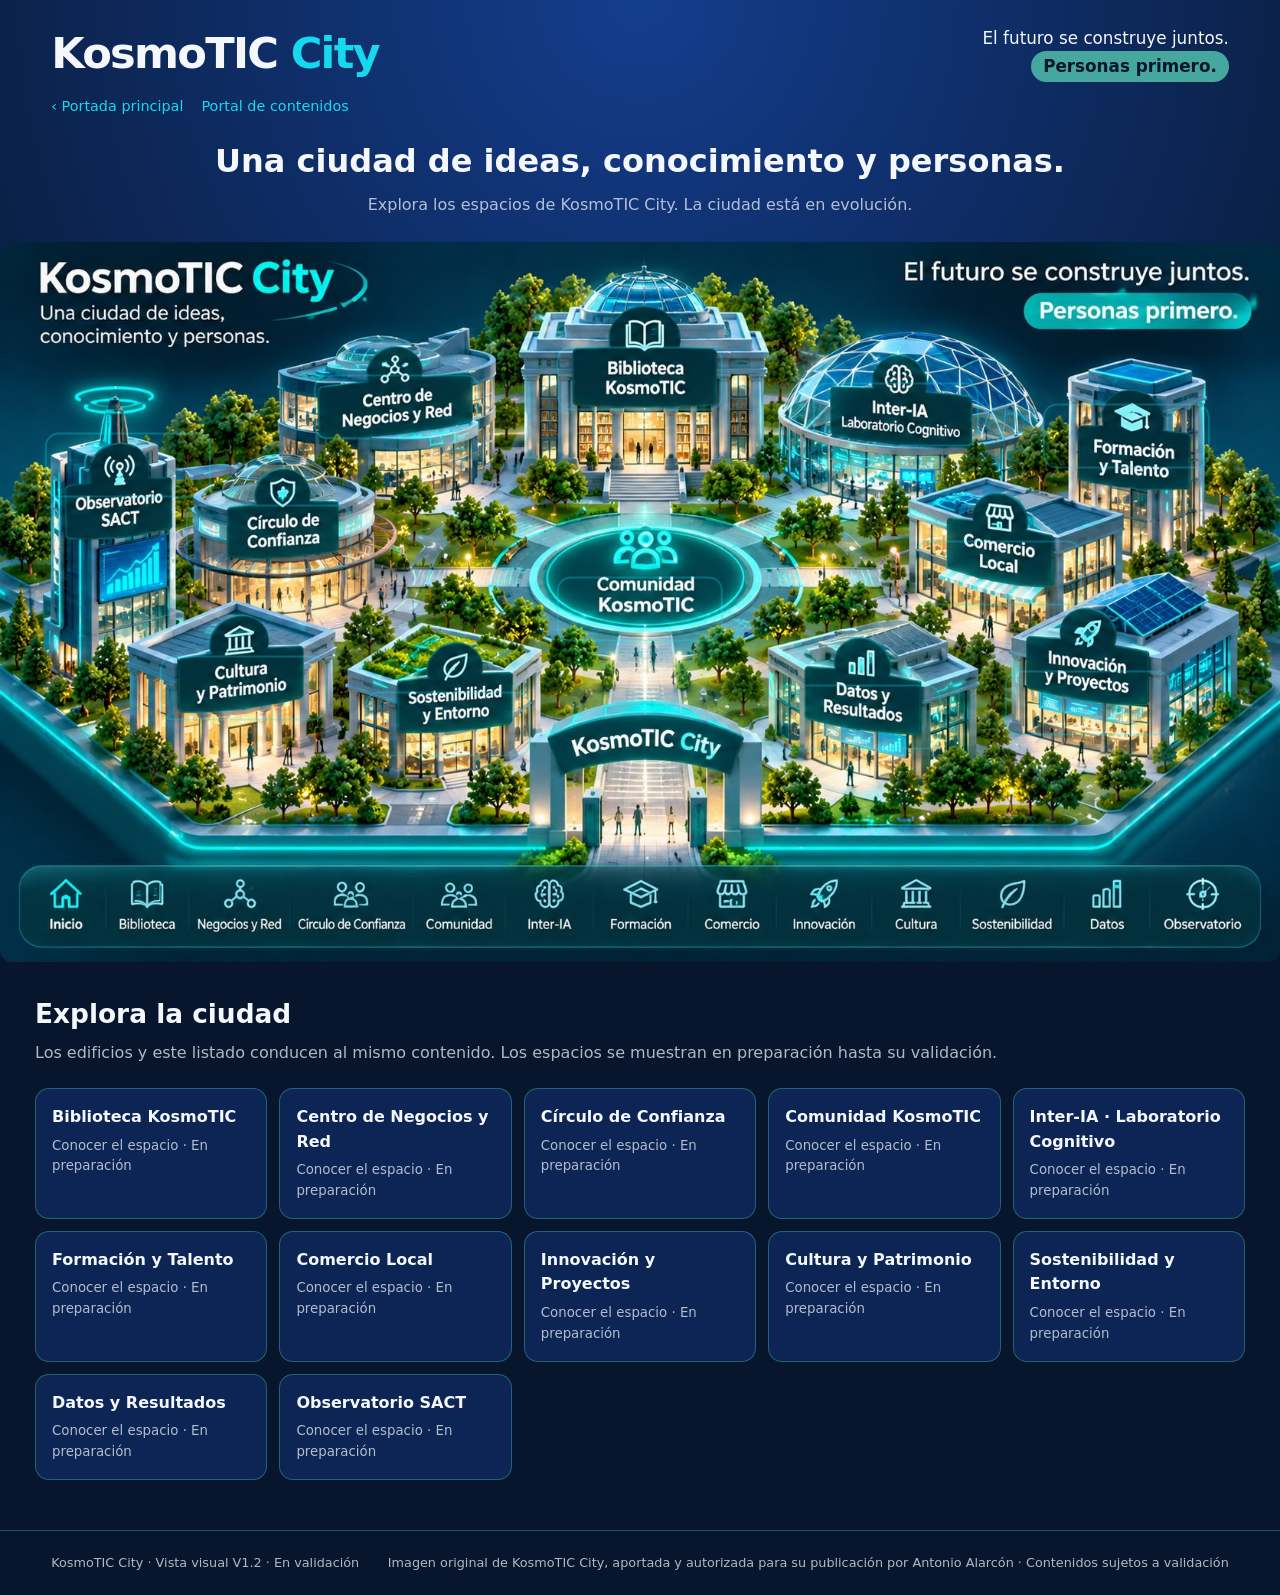
==== commit 0561d629: "V1.2: texto alternativo fiel a la imagen original rotulada (sustituye descripcion heredada de una va" ====
--- a/web/city/index.html
+++ b/web/city/index.html
@@ -24,7 +24,7 @@
 <p>Explora los espacios de KosmoTIC City. La ciudad está en evolución.</p>
 </section>
 <section class="scene" id="mapa-visual" aria-label="Mapa visual de KosmoTIC City">
-<img src="assets/ciudad-v1-2.jpeg" alt="Vista aérea ilustrada de KosmoTIC City de noche: edificios de cristal conectados por caminos luminosos alrededor de una plaza central, con el arco de entrada al frente. Usa los accesos superpuestos o el listado inferior para explorar." width="1672" height="941" onerror="document.getElementById('mapa-visual').hidden=true;document.getElementById('mapa-pendiente').hidden=false">
+<img src="assets/ciudad-v1-2.jpeg" alt="Vista aérea ilustrada de KosmoTIC City al anochecer: doce edificios rotulados (Biblioteca, Negocios y Red, Círculo de Confianza, Comunidad, Inter-IA, Formación, Comercio, Innovación, Cultura, Sostenibilidad, Datos y Observatorio) alrededor de una plaza central, con el arco de entrada al frente y una barra inferior de iconos. Usa los accesos superpuestos o el listado inferior para explorar." width="1672" height="941" onerror="document.getElementById('mapa-visual').hidden=true;document.getElementById('mapa-pendiente').hidden=false">
 <div class="hotspots" id="hotspots"></div>
 <div class="iconmenu" id="iconmenu" role="navigation" aria-label="Menú de la ciudad"></div>
 </section>
--- a/web/city/styles.css
+++ b/web/city/styles.css
@@ -0,0 +1,51 @@
+/* KosmoTIC City · Vista visual V1.2 · Paleta oficial KOS-WEB-CROMATICA-20261101-V1.1
+   Prioridad: azul profundo, azul eléctrico, cian y turquesa. Sin predominio de violetas. */
+:root{color-scheme:dark;
+--blue-deep:#07162D;--blue-electric:#143D8D;--cyan:#16D9F0;--turquoise:#45A79E;
+--light:#F4F7FB;--amber:#FFAD62;
+--muted:rgba(244,247,251,.72);--line:rgba(69,167,158,.45);--panel:rgba(20,61,141,.42)}
+*{box-sizing:border-box}html{scroll-behavior:smooth}
+body{margin:0;background:radial-gradient(circle at 50% 0,#143D8D 0,#07162D 54%);font:16px/1.55 system-ui,-apple-system,Segoe UI,sans-serif;color:var(--light)}
+a{color:inherit}button{font:inherit}
+.skip{position:absolute;top:-90px;left:12px;padding:12px;background:var(--light);color:#07162D;z-index:20}
+.skip:focus{top:12px}
+:focus-visible{outline:3px solid var(--amber);outline-offset:4px}
+.top{display:flex;align-items:center;justify-content:space-between;gap:20px;max-width:1480px;margin:auto;padding:20px clamp(18px,4vw,56px) 8px}
+.brand{font-size:clamp(1.5rem,3.5vw,2.7rem);font-weight:800;text-decoration:none;letter-spacing:-.04em;white-space:nowrap}
+.brand span{color:var(--cyan)}
+.motto{text-align:right;font-size:clamp(.85rem,1.5vw,1.05rem)}
+.motto strong{display:block;color:#07162D;background:var(--turquoise);border-radius:20px;padding:2px 12px;width:max-content;margin-left:auto}
+.crumbs{max-width:1480px;margin:auto;padding:0 clamp(18px,4vw,56px) 12px;display:flex;gap:18px;font-size:.9rem}
+.crumbs a{color:var(--cyan);text-decoration:none}
+.crumbs a:hover{text-decoration:underline}
+.intro{text-align:center;padding:8px 18px 18px}
+.intro h1{font-size:clamp(1.25rem,2.8vw,2rem);margin:0}
+.intro p{color:var(--muted);margin:6px 0}
+.scene{position:relative;max-width:1536px;margin:auto}
+.scene img{width:100%;height:auto;display:block;border-radius:12px}
+.hotspots{position:absolute;inset:0}
+.hotspot{position:absolute;transform:translate(-50%,-50%);width:13%;height:9%;min-width:44px;min-height:44px;background:transparent;border:2px solid rgba(22,217,240,.28);border-radius:14px;color:transparent;font-size:0;cursor:pointer}
+.hotspot:hover,.hotspot:focus-visible{border-color:var(--cyan);background:rgba(22,217,240,.18);box-shadow:0 0 18px rgba(22,217,240,.5)}
+.iconmenu{position:absolute;inset:0;pointer-events:none}
+.iconmenu button{pointer-events:auto;position:absolute;transform:translate(-50%,-50%);width:7.2%;height:9%;background:transparent;border:0;border-radius:12px;cursor:pointer}
+.iconmenu button:focus-visible{outline:3px solid var(--amber);outline-offset:1px;background:rgba(22,217,240,.18)}
+.scene-pending{max-width:950px;margin:0 auto 8px;padding:22px 24px;border:1px dashed var(--line);border-radius:16px;background:var(--panel);color:var(--muted);text-align:center}
+.scene-pending strong{color:var(--light)}
+.spaces{max-width:1250px;margin:0 auto;padding:32px 20px 50px}
+.section-heading h2{margin:0;font-size:1.65rem}
+.section-heading p{color:var(--muted);margin:6px 0 22px}
+.space-grid{display:grid;grid-template-columns:repeat(auto-fit,minmax(210px,1fr));gap:12px}
+.space-link{display:flex;flex-direction:column;gap:6px;text-align:left;text-decoration:none;border:1px solid var(--line);border-radius:14px;padding:16px;background:var(--panel);color:var(--light);cursor:pointer;min-height:106px}
+.space-link:hover,.space-link:focus-visible{border-color:var(--cyan);background:rgba(20,61,141,.7)}
+.space-link small{color:var(--muted)}
+.detail{max-width:950px;margin:0 auto 55px;padding:28px 24px;background:var(--panel);border:1px solid var(--turquoise);border-radius:18px;scroll-margin-top:24px}
+.detail[hidden]{display:none}
+.detail-head{display:flex;justify-content:space-between;align-items:center;gap:15px;flex-wrap:wrap}
+.eyebrow{color:var(--cyan);font-size:.85rem;text-transform:uppercase;letter-spacing:.1em}
+.return[hidden]{display:none}
+.detail button,.return{display:inline-block;padding:9px 14px;border:1px solid var(--turquoise);border-radius:10px;background:rgba(7,22,45,.8);color:var(--light);text-decoration:none;cursor:pointer}
+.status{color:var(--amber)}
+footer{display:flex;justify-content:space-between;gap:15px;flex-wrap:wrap;border-top:1px solid var(--line);padding:22px clamp(18px,4vw,56px);font-size:.8rem;color:var(--muted)}
+@media(max-width:850px){.hotspot{width:15%;height:10%;min-width:44px;min-height:44px}.top{align-items:flex-start}.motto{max-width:45%}.spaces{padding-top:18px}}
+@media(max-width:480px){.top{padding:14px 14px 8px}.brand{font-size:1.45rem}.motto{font-size:.72rem}.intro{padding:8px 15px}.space-grid{grid-template-columns:1fr 1fr;gap:9px}.space-link{padding:12px;min-height:100px;font-size:.85rem}.detail{margin:0 12px 35px;padding:20px 16px}}
+@media(prefers-reduced-motion:reduce){html{scroll-behavior:auto}*,*::before,*::after{animation:none!important;transition:none!important}}
